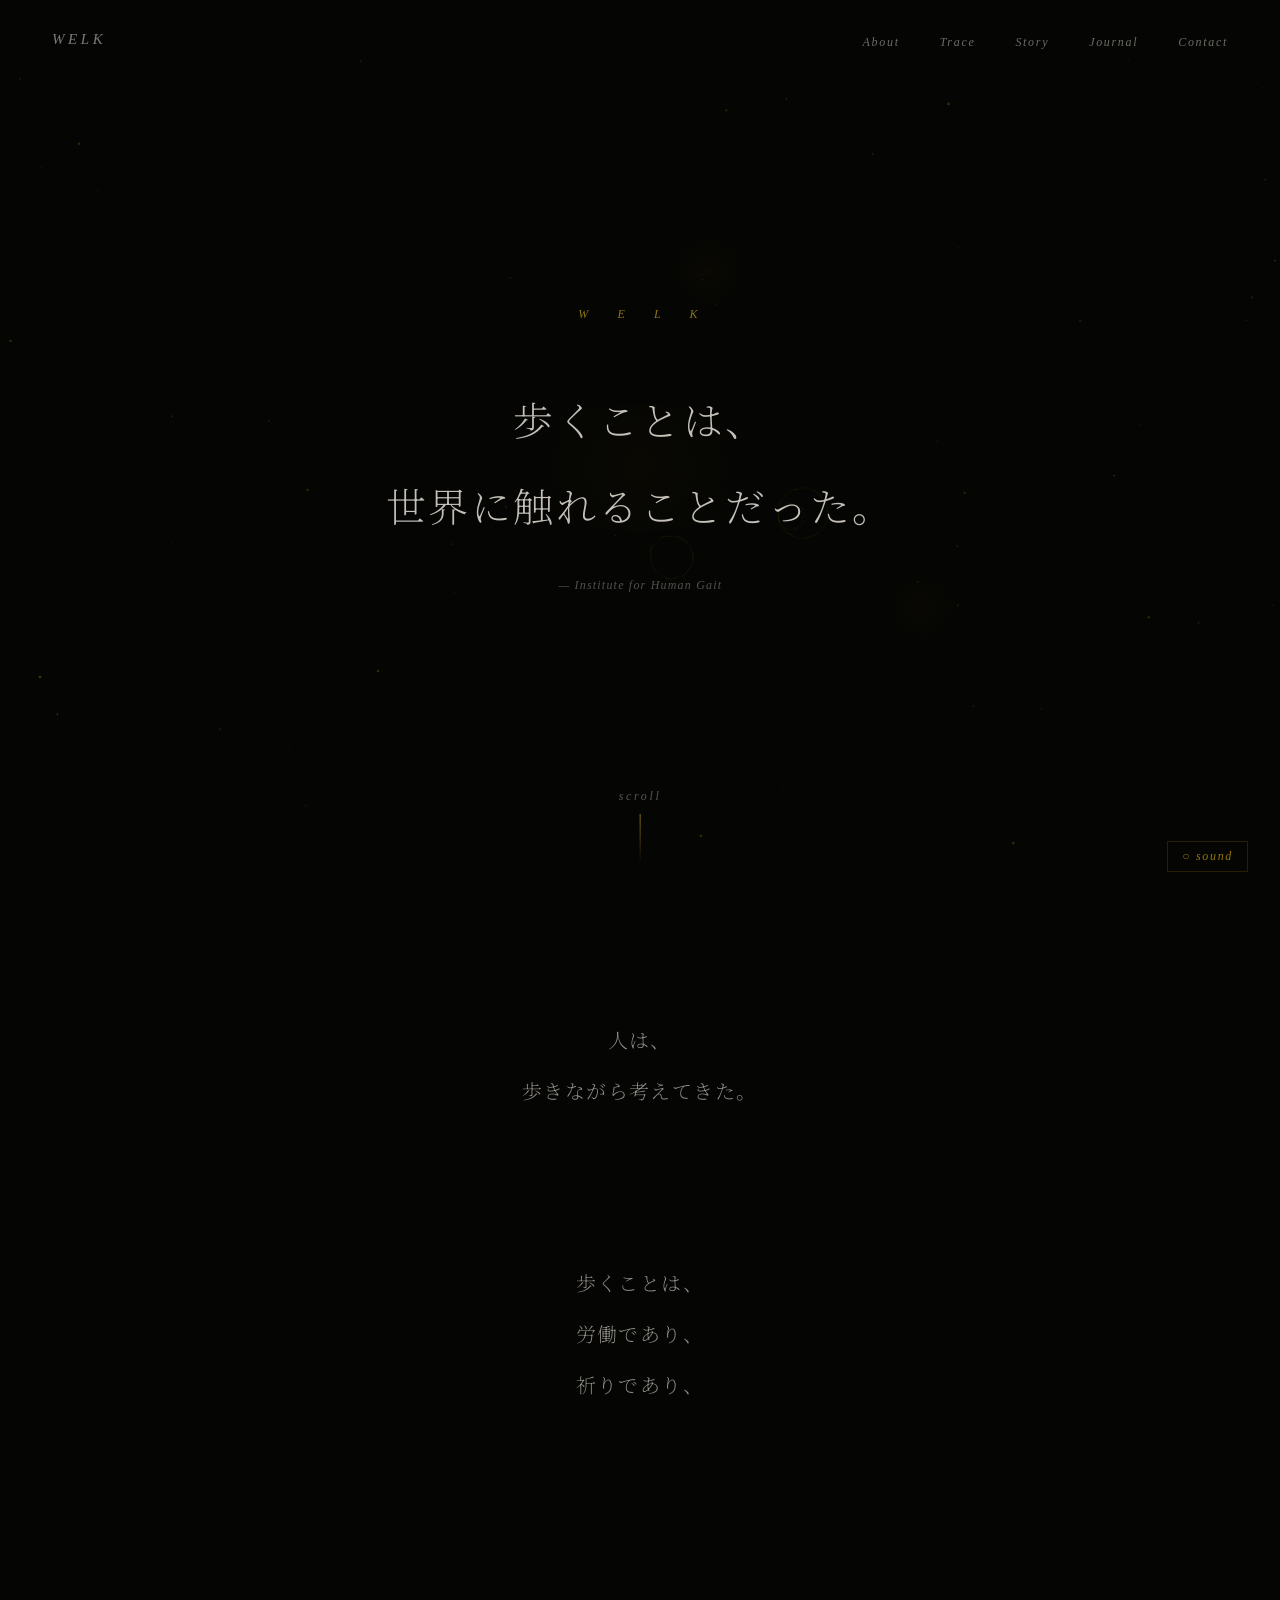
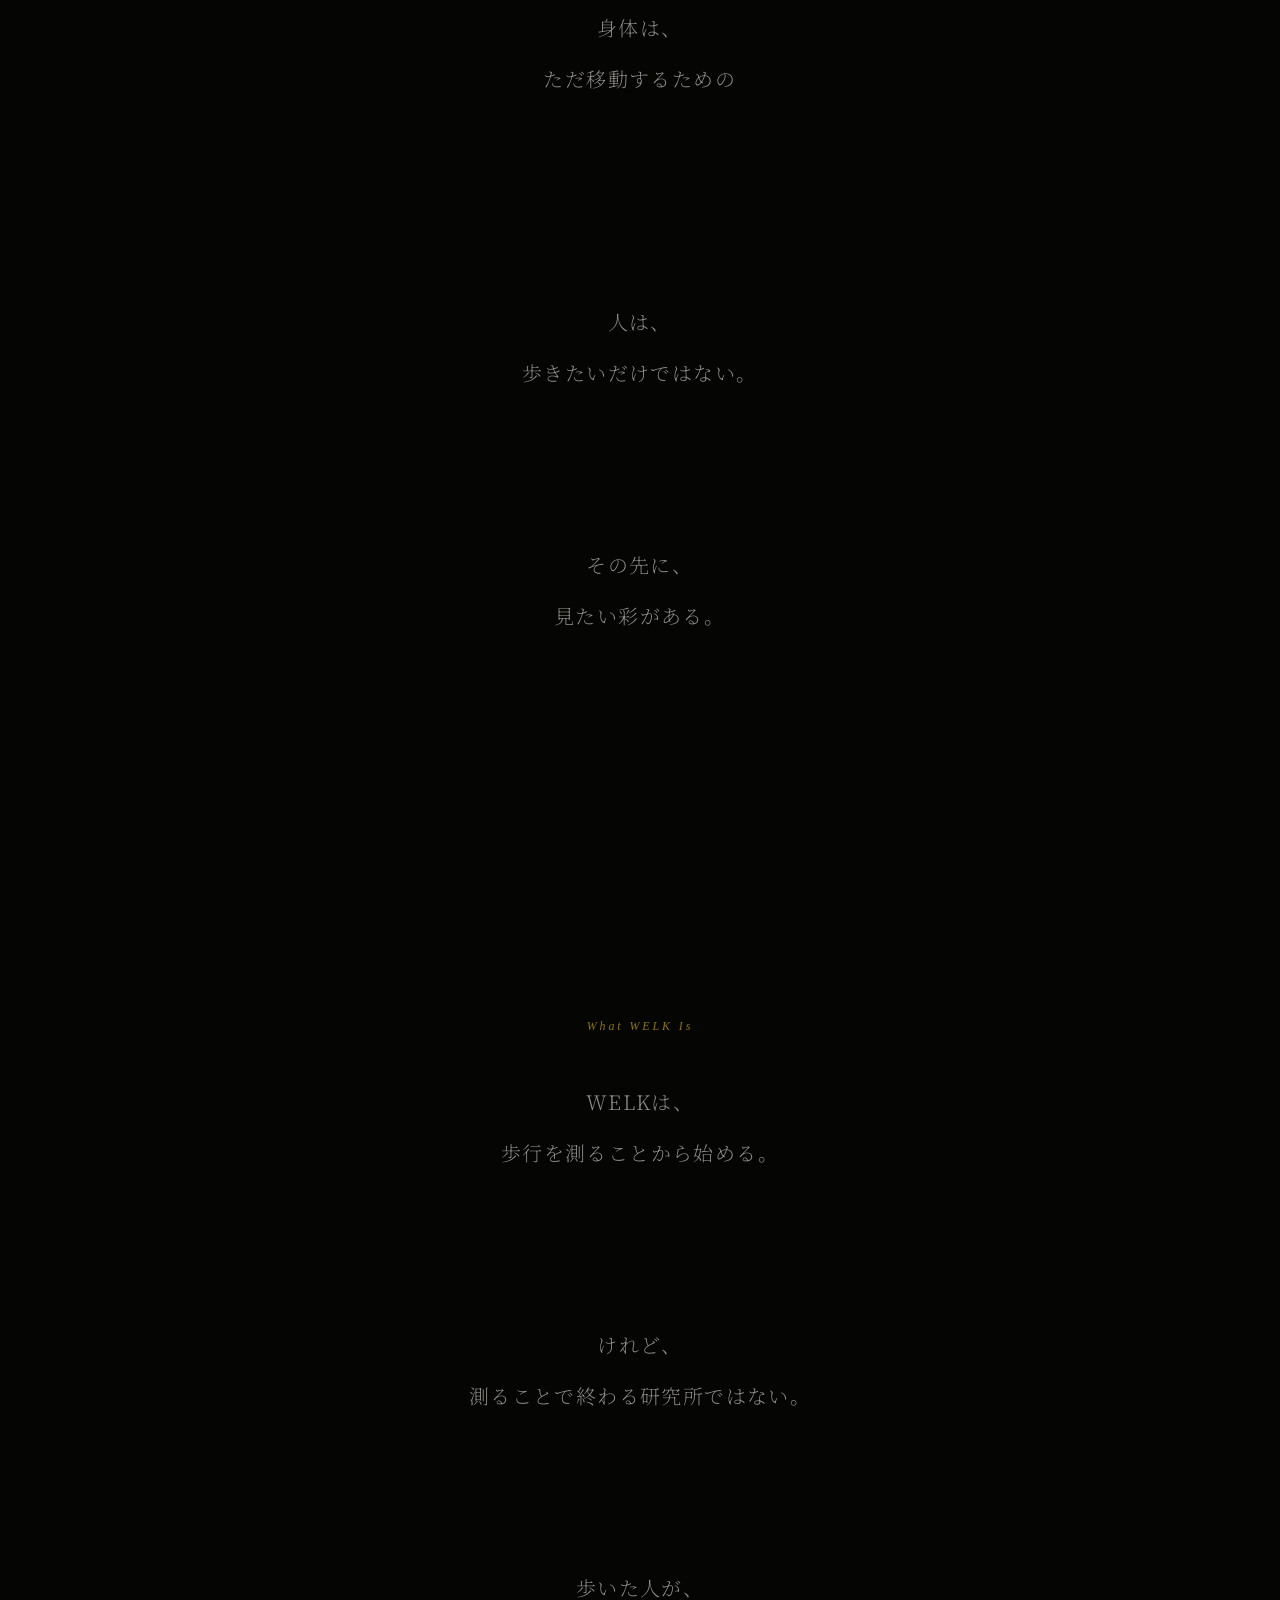
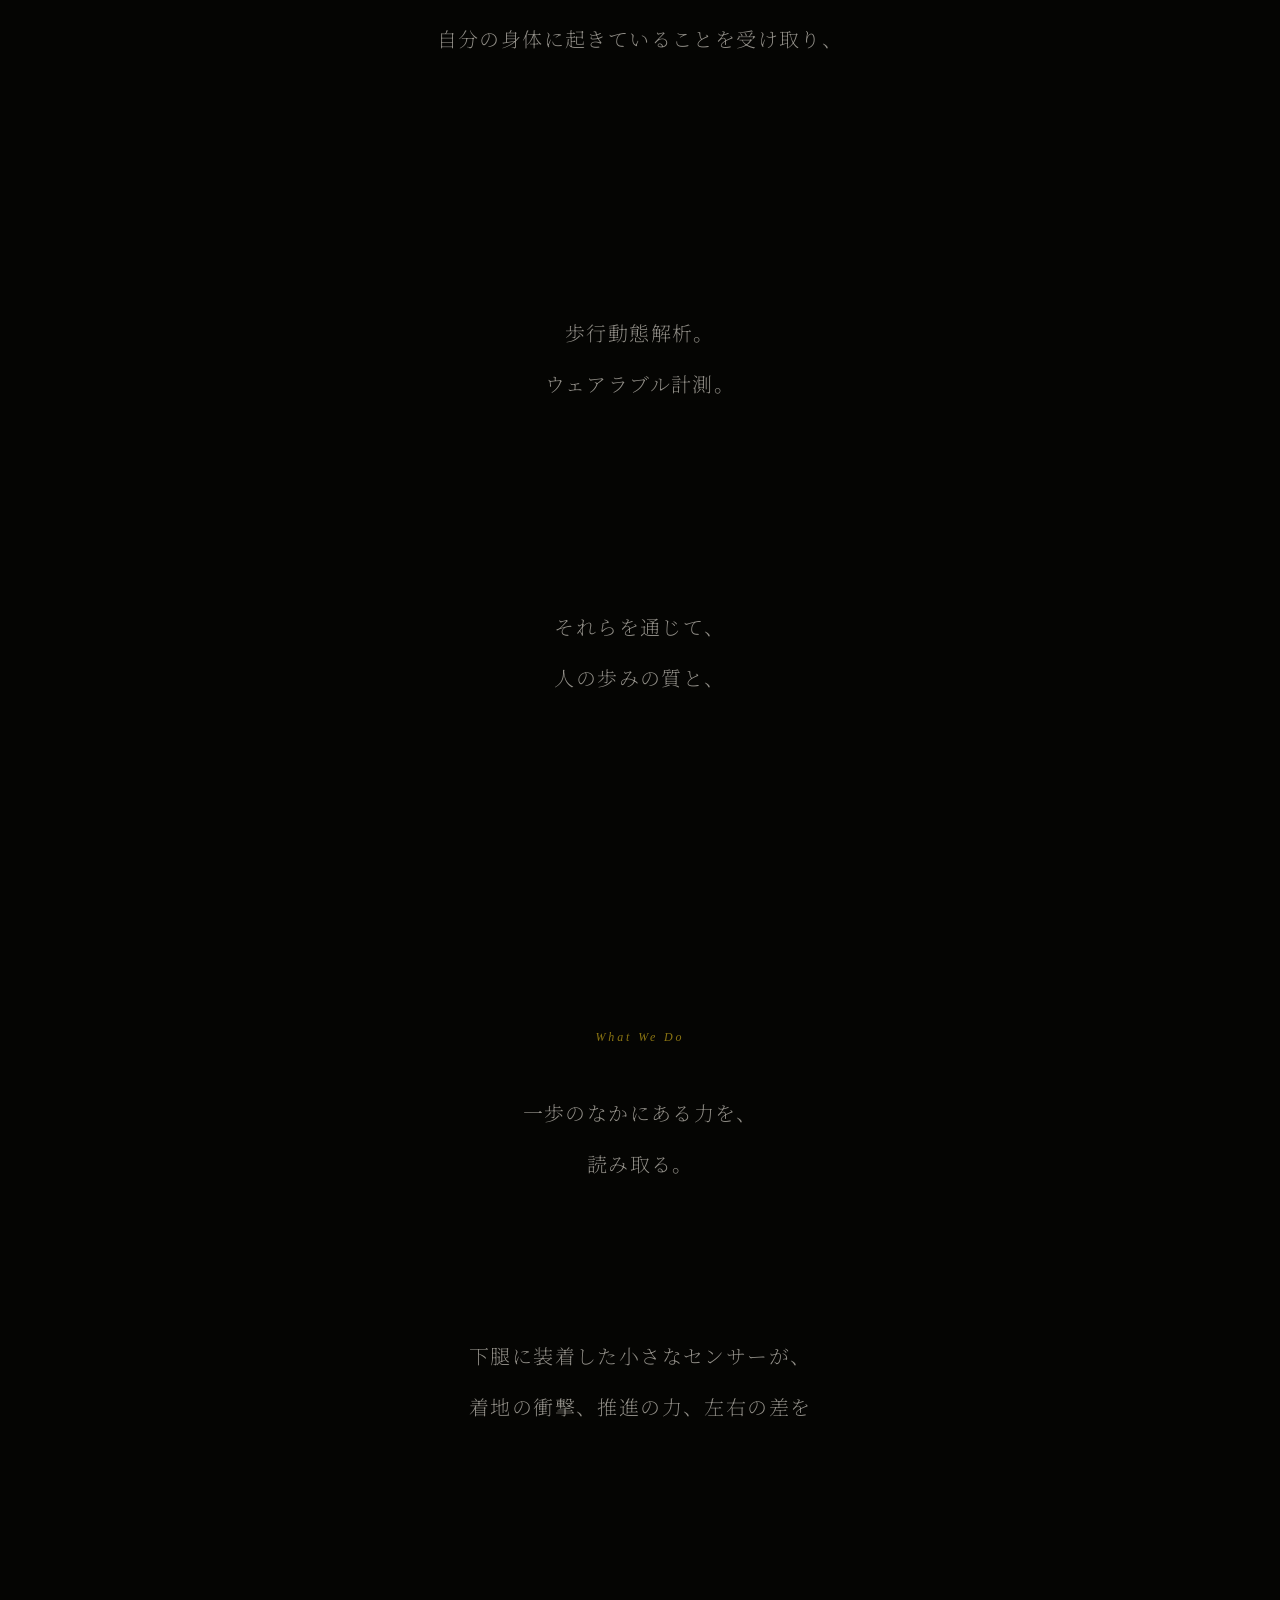
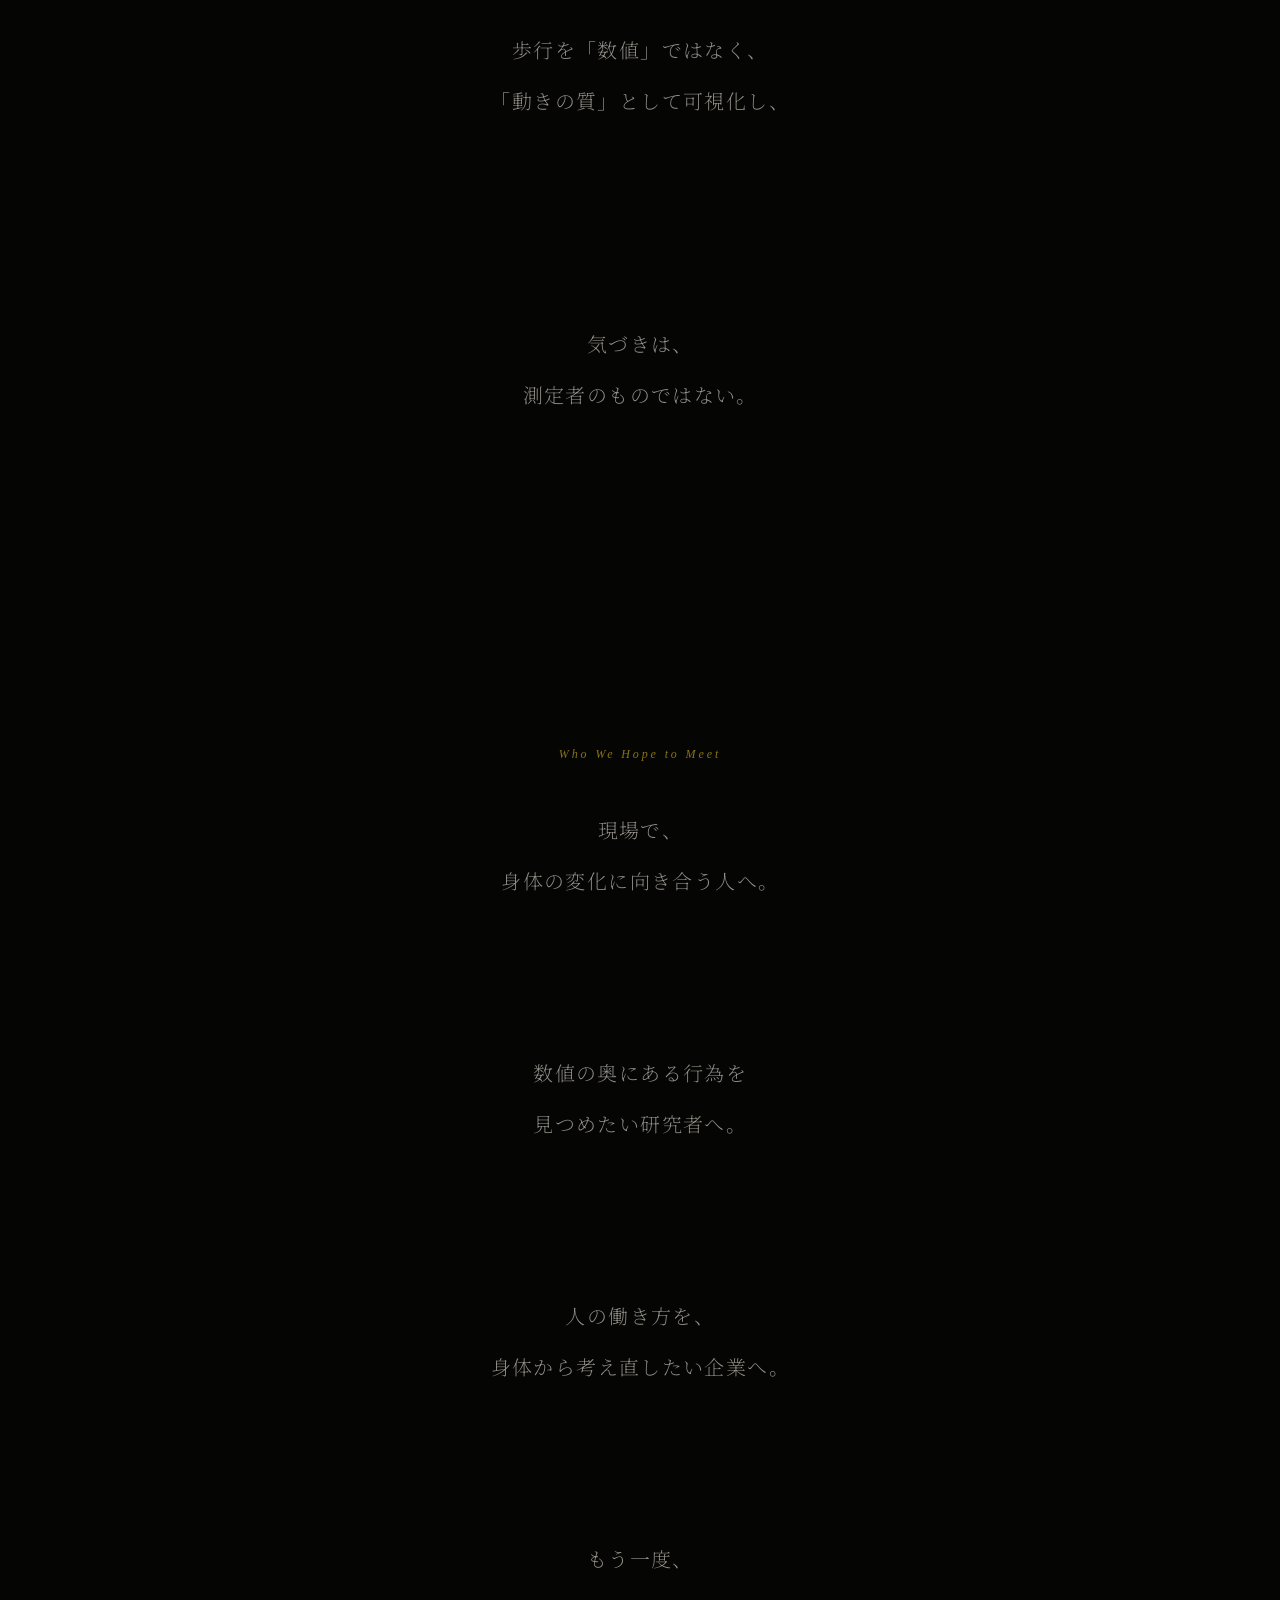
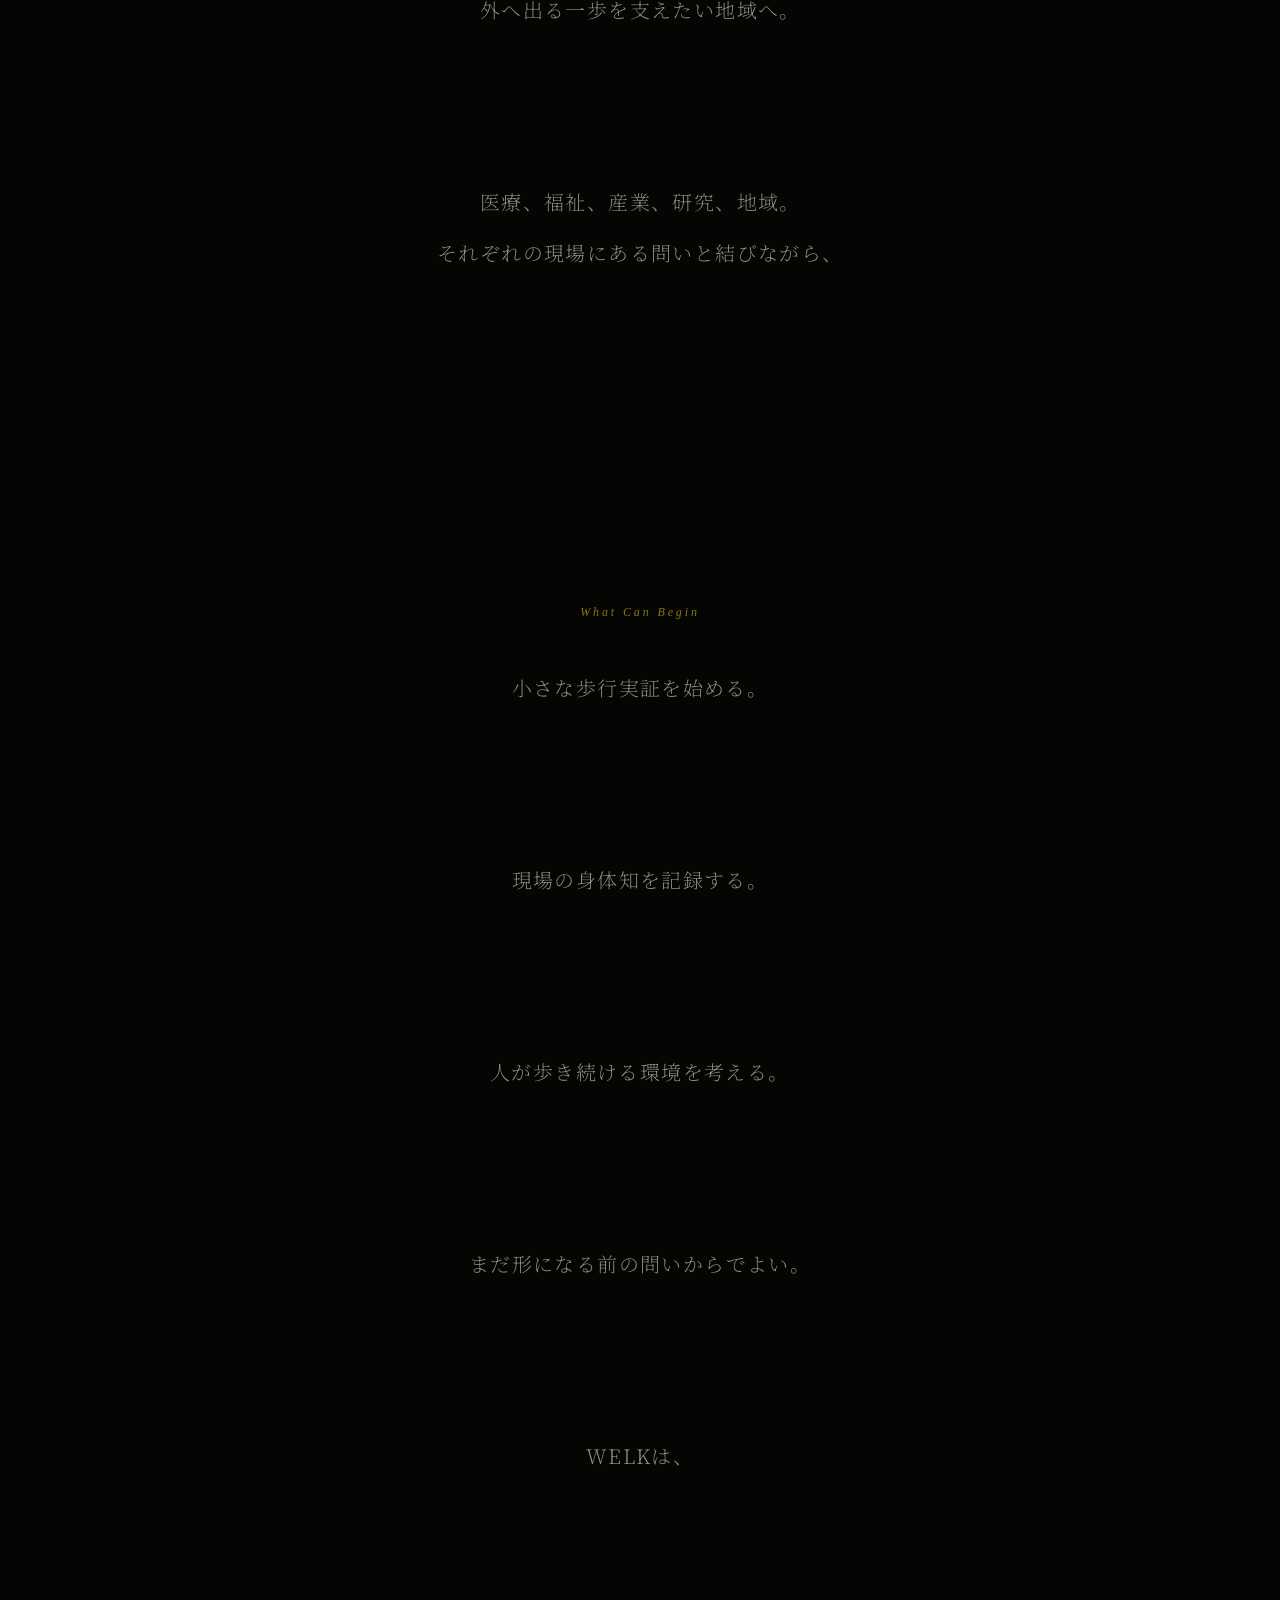
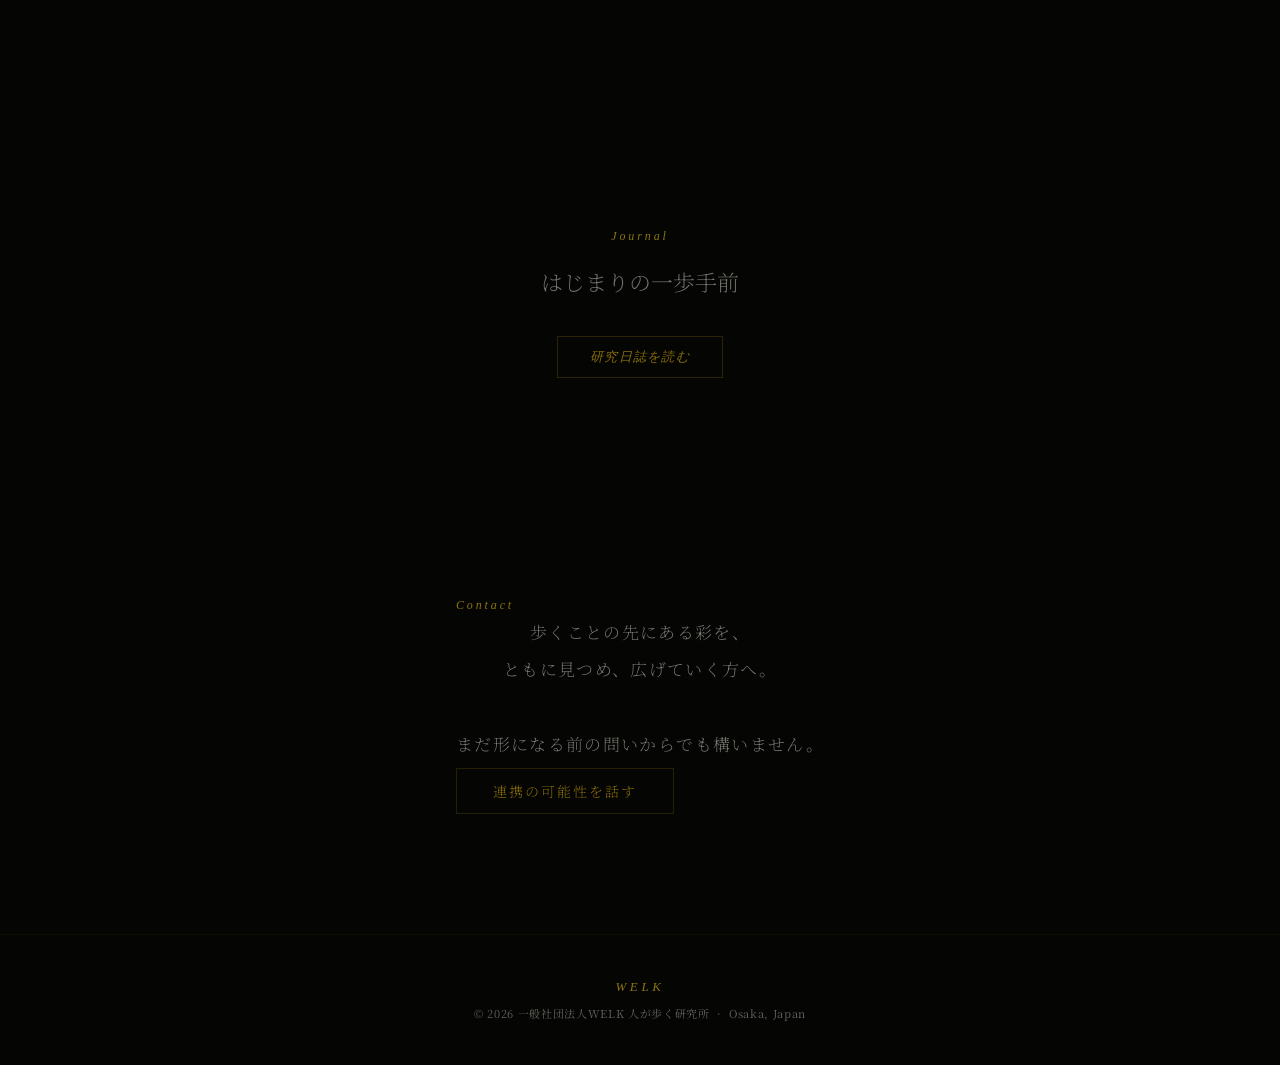
==== index.html @ fdfb58a0 "Add files via upload" ====
<!DOCTYPE html>
<html lang="ja">
<head>
  <meta charset="UTF-8">
  <meta name="viewport" content="width=device-width, initial-scale=1.0">
  <title>WELK — 人が歩く研究所</title>
  <meta name="description" content="一般社団法人WELK 人が歩く研究所。歩行を測ることから始め、人の歩みの質と、その先にある生活や彩を支える方法を探る研究所です。">
  <meta name="theme-color" content="#050503">
  <meta property="og:title" content="WELK — 人が歩く研究所">
  <meta property="og:description" content="歩くことは、世界に触れることだった。">
  <meta property="og:type" content="website">
  <meta property="og:site_name" content="WELK">
  <meta name="twitter:card" content="summary">
  <!-- 公開前チェック: canonical / og:url / og:image / favicon / apple-touch-icon は公開URL・画像確定後に追加する -->
  <link rel="preconnect" href="https://fonts.googleapis.com">
  <link rel="preconnect" href="https://fonts.gstatic.com" crossorigin>
  <link href="https://fonts.googleapis.com/css2?family=Noto+Serif+JP:wght@200;300&amp;family=IM+Fell+English:ital@0;1&amp;display=swap" rel="stylesheet">
  <style>
    *, *::before, *::after { box-sizing: border-box; margin: 0; padding: 0; }
    :root {
      --gold:  #B8960C;
      --goldL: #C9A84C;
      --goldD: #8A7412;
      --ink:   #050503;
      --paper: #EAE5DC;
    }
    html { scroll-behavior: smooth; }
    body {
      background: var(--ink);
      color: var(--paper);
      font-family: 'Noto Serif JP', serif;
      overflow-x: hidden;
    }
    h1, h2, h3, p,
    .word-line, .ce-text, .j-title {
      line-break: strict;
      text-wrap: pretty;
    }
    h1, h2, h3 {
      text-wrap: balance;
    }
    @supports (word-break: auto-phrase) {
      h1, h2, h3, p,
      .word-line, .ce-text, .j-title {
        word-break: auto-phrase;
      }
    }

    /* canvas */
    #c {
      position: fixed; inset: 0;
      width: 100%; height: 100%;
      z-index: 0; pointer-events: none;
    }

    /* sound btn */
    #snd {
      position: fixed; bottom: 28px; right: 32px;
      z-index: 200; background: none;
      border: 0.5px solid rgba(184,150,12,0.18);
      color: rgba(184,150,12,0.78);
      font-family: 'IM Fell English', serif; font-style: italic;
      font-size: 12px; letter-spacing: 0.14em;
      padding: 7px 14px; cursor: pointer;
      transition: color .4s, border-color .4s;
    }
    #snd:hover, #snd.on {
      color: rgba(184,150,12,.75);
      border-color: rgba(184,150,12,.45);
    }

    /* nav */
    nav {
      position: fixed; top: 0; left: 0; right: 0;
      z-index: 100;
      display: flex; justify-content: space-between; align-items: center;
      padding: 28px 52px;
    }
    .logo {
      font-family: 'IM Fell English', serif; font-style: italic;
      font-size: 15px; letter-spacing: 0.24em;
      color: rgba(234,229,220,.52); text-decoration: none;
      transition: color .6s;
    }
    .logo:hover { color: rgba(234,229,220,.72); }
    .nav-links {
      display: flex; gap: 40px; list-style: none;
      opacity: 0; transform: translateY(-5px);
      transition: opacity 1.4s ease, transform 1.4s ease;
      pointer-events: none;
    }
    .nav-links.show { opacity: 1; transform: none; pointer-events: auto; }
    .nav-links a {
      font-family: 'IM Fell English', serif; font-style: italic;
      font-size: 12px; letter-spacing: 0.14em;
      color: rgba(234,229,220,.46); text-decoration: none;
      transition: color .5s;
    }
    .nav-links a:hover { color: rgba(234,229,220,.72); }

    /* hero */
    #hero {
      position: relative; z-index: 1;
      height: 100vh;
      display: flex; flex-direction: column;
      align-items: center; justify-content: center;
      pointer-events: none; overflow: hidden;
    }
    .hero-text {
      text-align: center;
      opacity: 0;
      animation: riseIn 3s cubic-bezier(.16,1,.3,1) 1s forwards;
      /* drift applied via JS */
      will-change: transform;
    }
    .hero-brand {
      font-family: 'IM Fell English', serif; font-style: italic;
      font-size: 12px; letter-spacing: .42em;
      color: var(--goldD); display: block; margin-bottom: 54px;
    }
    .hero-copy {
      font-weight: 200;
      font-size: clamp(28px,3.2vw,40px);
      line-height: 2.15; letter-spacing: .06em;
      color: rgba(234,229,220,.84);
    }
    .line {
      display: block; opacity: 0;
      filter: blur(10px) brightness(.6);
      animation: emerge 2.4s cubic-bezier(.16,1,.3,1) forwards;
    }
    .line:nth-child(1) { animation-delay: 1.5s; }
    .line:nth-child(2) { animation-delay: 2.3s; }
    .hero-en {
      display: block; margin-top: 30px;
      font-family: 'IM Fell English', serif; font-style: italic;
      font-size: 12px; letter-spacing: .1em;
      color: rgba(234,229,220,.34);
      opacity: 0; animation: fadeOnly 2s ease 3.4s forwards;
    }
    .scroll-ind {
      position: absolute; bottom: 36px; left: 50%;
      transform: translateX(-50%);
      display: flex; flex-direction: column; align-items: center; gap: 10px;
      opacity: 0; animation: fadeOnly 1.5s ease 4s forwards;
    }
    .scroll-ind span {
      font-family: 'IM Fell English', serif; font-style: italic;
      font-size: 12px; letter-spacing: .22em;
      color: rgba(234,229,220,.36);
    }
    .scroll-line {
      width: .5px; height: 50px;
      background: linear-gradient(to bottom, var(--goldD), transparent);
      animation: breatheLine 2.8s ease-in-out infinite;
    }

    /* about */
    #about {
      position: relative; z-index: 1;
      min-height: 100vh;
      display: flex; align-items: center; justify-content: center;
      padding: 130px 52px;
    }
    .about-inner { max-width: 540px; text-align: center; }

    /* ── 行単位の沈殿 ── */
    .word-line {
      display: block;
      font-weight: 200;
      font-size: clamp(18px, 1.7vw, 20px);
      line-height: 1;           /* 行間はmargin-bottomで制御 */
      letter-spacing: .07em;
      color: rgba(234,229,220,0);  /* 初期：完全透明 */
      filter: blur(14px) brightness(.3);
      transform: translateY(6px);
      margin-bottom: 1.55em;     /* 行間の余白 */
      will-change: color, filter, transform;
      /* transitionはJSで個別に設定 */
    }
    /* 重い言葉：より暗く、より深く始まる */
    .word-line.heavy {
      filter: blur(18px) brightness(.2);
      transform: translateY(9px);
    }
    /* 出現後：超微細drift（存在感） */
    .word-line.settled {
      animation: wordDrift var(--drift-dur, 8s) ease-in-out infinite;
      animation-delay: var(--drift-off, 0s);
    }
    @keyframes wordDrift {
      0%,100% { transform: translateY(var(--dy0, 0px)); }
      33%      { transform: translateY(var(--dy1, 0.3px)); }
      66%      { transform: translateY(var(--dy2,-0.2px)); }
    }

    .thought-group { margin-bottom: 0; }

    .divider {
      width: .5px; height: 68px;
      background: linear-gradient(to bottom, transparent, var(--goldD), transparent);
      margin: 52px auto;
      opacity: 0; transition: opacity 2.2s ease;
    }
    .divider.up { opacity: .55; }

    /* journal */
    #journal {
      position: relative; z-index: 1;
      padding: 100px 52px;
      display: flex; align-items: center; justify-content: center;
    }
    .j-inner { text-align: center; }
    .j-eye {
      font-family: 'IM Fell English', serif; font-style: italic;
      font-size: 12px; letter-spacing: .24em;
      font-weight: 400;
      color: var(--goldD); display: block; margin-bottom: 18px;
    }
    .j-title {
      font-weight: 200; font-size: clamp(18px,1.9vw,22px);
      color: rgba(234,229,220,.5); margin-bottom: 34px; line-height: 1.8;
    }
    .j-cta {
      display: inline-block; padding: 11px 32px;
      border: .5px solid rgba(184,150,12,.22);
      color: rgba(184,150,12,.72); text-decoration: none;
      font-family: 'IM Fell English', serif; font-style: italic;
      font-size: 13px; letter-spacing: .1em;
      transition: all .5s;
    }
    .j-cta:hover { border-color: var(--goldL); color: var(--goldL); background: rgba(184,150,12,.04); }

    footer {
      position: relative; z-index: 1;
      padding: 44px 52px; text-align: center;
      border-top: .5px solid rgba(184,150,12,.06);
    }
    .f-logo {
      font-family: 'IM Fell English', serif; font-style: italic;
      font-size: 13px; letter-spacing: .28em;
      color: var(--goldD); margin-bottom: 10px;
    }
    .f-copy { font-size: 11px; letter-spacing: .06em; color: rgba(234,229,220,.42); }

    @keyframes riseIn {
      from { opacity: 0; transform: translateY(14px); }
      to   { opacity: 1; transform: translateY(0); }
    }
    @keyframes emerge {
      from { opacity: 0; filter: blur(10px) brightness(.6); transform: translateY(12px); }
      to   { opacity: 1; filter: blur(0) brightness(1); transform: none; }
    }
    @keyframes fadeOnly {
      from { opacity: 0; } to { opacity: 1; }
    }
    @keyframes breatheLine {
      0%,100% { opacity: .22; transform: scaleY(.82); }
      50%      { opacity: .7;  transform: scaleY(1.12); }
    }

    /* section blocks (post-about) */
    .section-block {
      position: relative; z-index: 1;
      min-height: 80vh;
      display: flex; align-items: center; justify-content: center;
      padding: 130px 52px;
    }
    .section-inner { max-width: 540px; text-align: center; }
    .section-eye {
      font-family: 'IM Fell English', serif; font-style: italic;
      font-size: 12px; letter-spacing: .24em;
      font-weight: 400;
      color: var(--goldD); display: block;
      text-align: center;
      margin-bottom: 58px;
      opacity: 0; transition: opacity 2.2s ease;
    }
    .section-eye.up { opacity: 1; }

    /* contact entry */
    #contact-entry {
      position: relative; z-index: 1;
      padding: 120px 52px;
      display: flex; flex-direction: column;
      align-items: center; justify-content: center;
      gap: 28px;
    }
    .ce-eye {
      font-family: 'IM Fell English', serif; font-style: italic;
      font-size: 12px; letter-spacing: .24em;
      font-weight: 400;
      color: var(--goldD);
    }
    .ce-text {
      font-weight: 200;
      font-size: clamp(14px, 1.6vw, 17px);
      letter-spacing: .08em; line-height: 2.2;
      color: rgba(234,229,220,.52);
      text-align: center;
    }
    .ce-cta {
      display: inline-block; padding: 12px 36px; margin-top: 6px;
      border: .5px solid rgba(184,150,12,.18);
      color: rgba(184,150,12,.78); text-decoration: none;
      font-family: 'Noto Serif JP', serif;
      font-weight: 200;
      font-size: clamp(12px, 1.3vw, 14px);
      letter-spacing: .14em;
      transition: all .5s;
    }
    .ce-cta:hover {
      border-color: rgba(184,150,12,.45);
      color: rgba(184,150,12,.72);
      background: rgba(184,150,12,.03);
    }
    .thought { opacity: 0; transform: translateY(10px); transition: opacity 1.8s ease, transform 1.8s ease; }
    .thought.up { opacity: 1; transform: none; }

    @media (max-width: 640px) {
      nav { padding: 16px 18px; gap: 14px; align-items: flex-start; }
      .nav-links { gap: 8px 14px; flex-wrap: wrap; justify-content: flex-end; max-width: 246px; }
      .nav-links a { font-size: 11px; letter-spacing: .08em; }
      .logo { font-size: 14px; letter-spacing: .18em; }
      #c { filter: brightness(1.28) contrast(1.08); }
      #about, #journal, .section-block, #contact-entry { padding: 80px 28px; }
      .section-block { min-height: 60vh; }
      .word-line { margin-bottom: 1.8em; }
      .hero-brand { font-size: 12px; letter-spacing: .34em; margin-bottom: 40px; }
      .hero-en { font-size: 12px; }
      .j-cta { font-size: 13px; padding: 12px 28px; }
      .scroll-ind span { font-size: 12px; }
    }

    @media (max-width: 430px) {
      nav { padding: 18px 20px; }
      .nav-links a {
        font-size: 11px;
        letter-spacing: .08em;
      }
      #snd {
        right: max(18px, env(safe-area-inset-right));
        bottom: max(18px, env(safe-area-inset-bottom));
        padding: 7px 12px;
      }
      #about, #journal, .section-block, #contact-entry {
        padding: 72px 24px;
      }
      .word-line {
        font-size: clamp(15px, 4.2vw, 17px);
        line-height: 1.75;
        letter-spacing: .045em;
        margin-bottom: 1.25em;
      }
      .section-eye { margin-bottom: 42px; }
    }

    @media (prefers-reduced-motion: reduce) {
      html { scroll-behavior: auto; }
      .hero-text,
      .line,
      .hero-en,
      .scroll-ind,
      .word-line,
      .divider,
      .section-eye,
      .thought {
        animation: none !important;
        transition: none !important;
        transform: none !important;
        filter: none !important;
        opacity: 1 !important;
      }
      .word-line { color: rgba(234,229,220,.62); }
      .scroll-line { animation: none !important; }
    }
  </style>
</head>
<body>

<canvas id="c" aria-hidden="true"></canvas>
<button id="snd" type="button" aria-label="環境音を再生する" aria-pressed="false">&#9675; sound</button>

<nav aria-label="Primary">
  <a class="logo" href="index.html">WELK</a>
  <ul class="nav-links" id="nl">
    <li><a href="about.html">About</a></li>
    <li><a href="trace.html">Trace</a></li>
    <li><a href="story.html">Story</a></li>
    <li><a href="journal.html">Journal</a></li>
    <li><a href="contact.html">Contact</a></li>
  </ul>
</nav>

<section id="hero">
  <div class="hero-text" id="ht">
    <span class="hero-brand">W &nbsp; E &nbsp; L &nbsp; K</span>
    <h1 class="hero-copy">
      <span class="line">歩くことは、</span>
      <span class="line">世界に触れることだった。</span>
    </h1>
    <span class="hero-en">— Institute for Human Gait</span>
  </div>
  <div class="scroll-ind">
    <span>scroll</span>
    <div class="scroll-line"></div>
  </div>
</section>

<section id="about">
  <div class="about-inner">

    <!-- ブロック1：人は、歩きながら考えてきた。 -->
    <div class="thought-group">
      <!-- 間:0ms  duration:3.2s  drift:ゆっくり -->
      <span class="word-line" data-delay="0"    data-dur="3200" data-drift="7.5s" data-dy0="0px"    data-dy1="0.28px"  data-dy2="-0.18px">人は、</span>
      <!-- 間:1100ms  duration:3.8s  より深く -->
      <span class="word-line" data-delay="1100" data-dur="3800" data-drift="9.2s" data-dy0="-0.1px" data-dy1="0.22px"  data-dy2="0.12px">歩きながら考えてきた。</span>
    </div>

    <div class="divider"></div>

    <!-- ブロック2：歩くことは、労働であり、祈りであり、自由だった。 -->
    <div class="thought-group">
      <span class="word-line" data-delay="0"    data-dur="3000" data-drift="8.0s" data-dy0="0px"    data-dy1="0.2px"   data-dy2="-0.15px">歩くことは、</span>
      <!-- 労働：短い間 -->
      <span class="word-line" data-delay="900"  data-dur="3400" data-drift="7.2s" data-dy0="0.1px"  data-dy1="-0.18px" data-dy2="0.08px">労働であり、</span>
      <!-- 祈り：少し長い間 -->
      <span class="word-line" data-delay="2100" data-dur="3600" data-drift="10s"  data-dy0="-0.1px" data-dy1="0.3px"   data-dy2="-0.1px">祈りであり、</span>
      <!-- 自由：最も重い。長い間、深く、遅く -->
      <span class="word-line heavy" data-delay="3800" data-dur="4800" data-drift="12s"  data-dy0="0px"    data-dy1="0.18px"  data-dy2="-0.25px">自由だった。</span>
    </div>

    <div class="divider"></div>

    <!-- ブロック3：身体は、ただ移動するための、装置ではない。 -->
    <div class="thought-group">
      <span class="word-line" data-delay="0"    data-dur="3200" data-drift="8.5s" data-dy0="0.05px" data-dy1="-0.2px"  data-dy2="0.15px">身体は、</span>
      <span class="word-line" data-delay="1200" data-dur="3500" data-drift="9.8s" data-dy0="-0.1px" data-dy1="0.25px"  data-dy2="-0.08px">ただ移動するための</span>
      <!-- 装置ではない：重い否定。沈み込むように -->
      <span class="word-line heavy" data-delay="3000" data-dur="4500" data-drift="11s"  data-dy0="0px"    data-dy1="0.2px"   data-dy2="-0.3px">装置ではない。</span>
    </div>

    <div class="divider"></div>

    <!-- ブロック4：歩きたいだけではない -->
    <div class="thought-group">
      <span class="word-line" data-delay="0"    data-dur="3000" data-drift="8s"   data-dy0="0px"    data-dy1="0.18px"  data-dy2="-0.12px">人は、</span>
      <span class="word-line heavy" data-delay="1400" data-dur="4200" data-drift="11s"  data-dy0="-0.08px" data-dy1="0.22px"  data-dy2="0.1px">歩きたいだけではない。</span>
    </div>

    <div class="divider"></div>

    <!-- ブロック5：三つの彩 -->
    <div class="thought-group">
      <span class="word-line" data-delay="0"    data-dur="3200" data-drift="8.5s" data-dy0="0.06px"  data-dy1="-0.15px" data-dy2="0.1px">その先に、</span>
      <span class="word-line" data-delay="1200" data-dur="3500" data-drift="9.5s" data-dy0="-0.1px"  data-dy1="0.2px"   data-dy2="-0.08px">見たい彩がある。</span>
      <span class="word-line" data-delay="2400" data-dur="3500" data-drift="10s"  data-dy0="0.08px"  data-dy1="-0.18px" data-dy2="0.12px">なりたい彩がある。</span>
      <span class="word-line heavy" data-delay="3600" data-dur="4800" data-drift="13s"  data-dy0="0px"    data-dy1="0.15px"  data-dy2="-0.22px">支えたい彩がある。</span>
    </div>

  </div>
</section>


<!-- ═══════════════════════════════════════════
     1. What WELK Is — 宣言と実体
═══════════════════════════════════════════ -->
<section class="section-block" id="welk-is">
  <div class="section-inner">

    <h2 class="section-eye">What WELK Is</h2>

    <div class="thought-group">
      <span class="word-line" data-delay="0"    data-dur="3200" data-drift="8s"  data-dy0="0px"    data-dy1="0.22px"  data-dy2="-0.15px">WELKは、</span>
      <span class="word-line" data-delay="1200" data-dur="3800" data-drift="10s" data-dy0="-0.08px" data-dy1="0.2px"  data-dy2="0.1px">歩行を測ることから始める。</span>
    </div>

    <div class="divider"></div>

    <div class="thought-group">
      <span class="word-line" data-delay="0"    data-dur="3000" data-drift="8.5s" data-dy0="0.06px"  data-dy1="-0.15px" data-dy2="0.1px">けれど、</span>
      <span class="word-line heavy" data-delay="1400" data-dur="4400" data-drift="12s" data-dy0="0px"    data-dy1="0.15px" data-dy2="-0.22px">測ることで終わる研究所ではない。</span>
    </div>

    <div class="divider"></div>

    <div class="thought-group">
      <span class="word-line" data-delay="0"    data-dur="3000" data-drift="8.2s" data-dy0="0.05px"  data-dy1="-0.18px" data-dy2="0.12px">歩いた人が、</span>
      <span class="word-line" data-delay="1100" data-dur="3500" data-drift="9.5s" data-dy0="-0.1px"  data-dy1="0.2px"   data-dy2="-0.08px">自分の身体に起きていることを受け取り、</span>
      <span class="word-line" data-delay="2400" data-dur="3800" data-drift="10s"  data-dy0="0px"     data-dy1="0.18px"  data-dy2="-0.15px">その先の生活や挑戦へ</span>
      <span class="word-line heavy" data-delay="3800" data-dur="4600" data-drift="13s" data-dy0="0px"    data-dy1="0.12px" data-dy2="-0.2px">戻していくための研究所である。</span>
    </div>

    <div class="divider"></div>

    <div class="thought-group">
      <span class="word-line" data-delay="0"    data-dur="2800" data-drift="7.5s" data-dy0="0.08px"  data-dy1="-0.15px" data-dy2="0.1px">歩行動態解析。</span>
      <span class="word-line" data-delay="1000" data-dur="2800" data-drift="7.8s" data-dy0="-0.06px" data-dy1="0.18px"  data-dy2="-0.1px">ウェアラブル計測。</span>
      <span class="word-line" data-delay="2000" data-dur="2800" data-drift="8.2s" data-dy0="0.04px"  data-dy1="-0.12px" data-dy2="0.15px">実証研究。</span>
    </div>

    <div class="divider"></div>

    <div class="thought-group">
      <span class="word-line" data-delay="0"    data-dur="3200" data-drift="9s"  data-dy0="0px"    data-dy1="0.2px"   data-dy2="-0.12px">それらを通じて、</span>
      <span class="word-line" data-delay="1200" data-dur="3500" data-drift="10s" data-dy0="-0.08px" data-dy1="0.22px"  data-dy2="0.08px">人の歩みの質と、</span>
      <span class="word-line heavy" data-delay="2800" data-dur="4800" data-drift="13s" data-dy0="0px"    data-dy1="0.15px" data-dy2="-0.25px">その先にある彩を支える方法を探っている。</span>
    </div>

  </div>
</section>


<!-- ═══════════════════════════════════════════
     2. What We Do — 活動の輪郭
═══════════════════════════════════════════ -->
<section class="section-block" id="action">
  <div class="section-inner">

    <h2 class="section-eye">What We Do</h2>

    <div class="thought-group">
      <span class="word-line" data-delay="0"    data-dur="3200" data-drift="8s"  data-dy0="0px"    data-dy1="0.22px" data-dy2="-0.15px">一歩のなかにある力を、</span>
      <span class="word-line heavy" data-delay="1400" data-dur="4200" data-drift="11s" data-dy0="0px"    data-dy1="0.18px" data-dy2="-0.2px">読み取る。</span>
    </div>

    <div class="divider"></div>

    <div class="thought-group">
      <span class="word-line" data-delay="0"    data-dur="3000" data-drift="8.2s" data-dy0="0.05px"  data-dy1="-0.18px" data-dy2="0.12px">下腿に装着した小さなセンサーが、</span>
      <span class="word-line" data-delay="1100" data-dur="3400" data-drift="9s"   data-dy0="-0.08px" data-dy1="0.2px"   data-dy2="0.1px">着地の衝撃、推進の力、左右の差を</span>
      <span class="word-line" data-delay="2200" data-dur="3600" data-drift="9.5s" data-dy0="0px"     data-dy1="0.15px"  data-dy2="-0.18px">記録する。</span>
    </div>

    <div class="divider"></div>

    <div class="thought-group">
      <span class="word-line" data-delay="0"    data-dur="3200" data-drift="8.8s" data-dy0="0.1px"   data-dy1="-0.15px" data-dy2="0.08px">歩行を「数値」ではなく、</span>
      <span class="word-line" data-delay="1200" data-dur="3500" data-drift="10s"  data-dy0="-0.1px"  data-dy1="0.22px"  data-dy2="-0.08px">「動きの質」として可視化し、</span>
      <span class="word-line heavy" data-delay="2800" data-dur="4400" data-drift="12s" data-dy0="0px"    data-dy1="0.15px" data-dy2="-0.22px">歩いた本人に返す。</span>
    </div>

    <div class="divider"></div>

    <div class="thought-group">
      <span class="word-line" data-delay="0"    data-dur="3000" data-drift="8.5s" data-dy0="0px"     data-dy1="0.2px"   data-dy2="-0.12px">気づきは、</span>
      <span class="word-line" data-delay="1000" data-dur="3400" data-drift="9.2s" data-dy0="-0.06px" data-dy1="0.18px"  data-dy2="0.1px">測定者のものではない。</span>
      <span class="word-line heavy" data-delay="2600" data-dur="5000" data-drift="14s" data-dy0="0px" data-dy1="0.12px" data-dy2="-0.2px">歩いた人自身のものである。</span>
    </div>

  </div>
</section>


<!-- ═══════════════════════════════════════════
     3. Who We Hope to Meet — 出会いたい人たち
═══════════════════════════════════════════ -->
<section class="section-block" id="meet">
  <div class="section-inner">

    <h2 class="section-eye">Who We Hope to Meet</h2>

    <div class="thought-group">
      <span class="word-line" data-delay="0"    data-dur="3000" data-drift="8s"  data-dy0="0px"    data-dy1="0.22px"  data-dy2="-0.15px">現場で、</span>
      <span class="word-line" data-delay="1100" data-dur="3800" data-drift="10s" data-dy0="-0.1px" data-dy1="0.25px"  data-dy2="0.08px">身体の変化に向き合う人へ。</span>
    </div>

    <div class="divider"></div>

    <div class="thought-group">
      <span class="word-line" data-delay="0"    data-dur="3200" data-drift="8.5s" data-dy0="0.08px"  data-dy1="-0.18px" data-dy2="0.12px">数値の奥にある行為を</span>
      <span class="word-line" data-delay="1200" data-dur="3500" data-drift="9.8s" data-dy0="-0.1px"  data-dy1="0.2px"   data-dy2="-0.1px">見つめたい研究者へ。</span>
    </div>

    <div class="divider"></div>

    <div class="thought-group">
      <span class="word-line" data-delay="0"    data-dur="3000" data-drift="8.2s" data-dy0="0.05px"  data-dy1="-0.15px" data-dy2="0.1px">人の働き方を、</span>
      <span class="word-line" data-delay="1100" data-dur="3500" data-drift="9.5s" data-dy0="-0.08px" data-dy1="0.2px"   data-dy2="-0.08px">身体から考え直したい企業へ。</span>
    </div>

    <div class="divider"></div>

    <div class="thought-group">
      <span class="word-line" data-delay="0"    data-dur="3200" data-drift="8.8s" data-dy0="0.1px"   data-dy1="-0.12px" data-dy2="0.15px">もう一度、</span>
      <span class="word-line" data-delay="1200" data-dur="3600" data-drift="10s"  data-dy0="-0.06px" data-dy1="0.22px"  data-dy2="-0.12px">外へ出る一歩を支えたい地域へ。</span>
    </div>

    <div class="divider"></div>

    <div class="thought-group">
      <span class="word-line" data-delay="0"    data-dur="2800" data-drift="8s"   data-dy0="0.08px"  data-dy1="-0.12px" data-dy2="0.1px">医療、福祉、産業、研究、地域。</span>
      <span class="word-line" data-delay="1200" data-dur="3400" data-drift="9.5s" data-dy0="0px"     data-dy1="0.18px"  data-dy2="-0.15px">それぞれの現場にある問いと結びながら、</span>
      <span class="word-line heavy" data-delay="2800" data-dur="5000" data-drift="14s" data-dy0="0px"     data-dy1="0.12px"  data-dy2="-0.2px">ともに広げていきたい。</span>
    </div>

  </div>
</section>


<!-- ═══════════════════════════════════════════
     4. What Can Begin — はじまりの余白
═══════════════════════════════════════════ -->
<section class="section-block" id="begin">
  <div class="section-inner">

    <h2 class="section-eye">What Can Begin</h2>

    <div class="thought-group">
      <span class="word-line" data-delay="0"    data-dur="3000" data-drift="8s"   data-dy0="0px"    data-dy1="0.2px"   data-dy2="-0.15px">小さな歩行実証を始める。</span>
    </div>

    <div class="divider"></div>

    <div class="thought-group">
      <span class="word-line" data-delay="0"    data-dur="3000" data-drift="8.5s" data-dy0="0.06px"  data-dy1="-0.18px" data-dy2="0.1px">現場の身体知を記録する。</span>
    </div>

    <div class="divider"></div>

    <div class="thought-group">
      <span class="word-line" data-delay="0"    data-dur="3000" data-drift="9s"   data-dy0="-0.08px" data-dy1="0.15px"  data-dy2="0.12px">人が歩き続ける環境を考える。</span>
    </div>

    <div class="divider"></div>

    <div class="thought-group">
      <span class="word-line heavy" data-delay="0"   data-dur="5200" data-drift="14s" data-dy0="0px" data-dy1="0.12px" data-dy2="-0.22px">まだ形になる前の問いからでよい。</span>
    </div>

    <div class="divider"></div>

    <div class="thought-group">
      <span class="word-line" data-delay="0"    data-dur="3200" data-drift="9s"   data-dy0="0px"    data-dy1="0.18px"  data-dy2="-0.12px">WELKは、</span>
      <span class="word-line" data-delay="1200" data-dur="3600" data-drift="10.5s" data-dy0="-0.06px" data-dy1="0.2px"  data-dy2="0.1px">その問いをともに見つめるところから</span>
      <span class="word-line heavy" data-delay="2800" data-dur="4800" data-drift="13s" data-dy0="0px"    data-dy1="0.15px" data-dy2="-0.2px">始めたい。</span>
    </div>

  </div>
</section>


<!-- ═══════════════════════════════════════════
     5. Journal — 研究日誌
═══════════════════════════════════════════ -->
<section id="journal">
  <div class="j-inner thought">
    <h2 class="j-eye">Journal</h2>
    <p class="j-title">はじまりの一歩手前</p>
    <a class="j-cta" href="https://note.com/welk_lab" target="_blank" rel="noopener noreferrer">研究日誌を読む</a>
  </div>
</section>


<!-- ═══════════════════════════════════════════
     6. Contact — 静かな入口
═══════════════════════════════════════════ -->
<section id="contact-entry">
  <div class="thought">
    <h2 class="ce-eye">Contact</h2>
    <p class="ce-text">
      歩くことの先にある彩を、<br>
      ともに見つめ、広げていく方へ。<br><br>
      まだ形になる前の問いからでも構いません。
    </p>
    <a class="ce-cta" href="contact.html">連携の可能性を話す</a>
  </div>
</section>

<footer>
  <div class="f-logo">WELK</div>
  <p class="f-copy">© 2026 一般社団法人WELK 人が歩く研究所 &nbsp;·&nbsp; Osaka, Japan</p>
</footer>

<script>
(() => {
  /* ═══════════════════════════════════════════
     CANVAS SETUP
  ═══════════════════════════════════════════ */
  const cv  = document.getElementById('c');
  const ctx = cv.getContext('2d');
  const isMobile = matchMedia('(max-width: 640px)').matches;
  const reduceMotion = matchMedia('(prefers-reduced-motion: reduce)').matches;
  let W, H, t0 = null;

  function resize() { W = cv.width = innerWidth; H = cv.height = innerHeight; }
  resize();
  addEventListener('resize', resize);

  let mx = -9999, my = -9999, pmx = -9999, pmy = -9999;
  addEventListener('mousemove', e => { mx = e.clientX; my = e.clientY; });
  addEventListener('touchmove', e => {
    mx = e.touches[0].clientX; my = e.touches[0].clientY;
  }, { passive: true });

  /* ═══════════════════════════════════════════
     HERO TEXT DRIFT — "存在している感じ"
     ペルリンノイズ的な超微細揺れ
  ═══════════════════════════════════════════ */
  const heroText = document.getElementById('ht');
  function driftHero(t) {
    const s = t * 0.0003;
    const dx = Math.sin(s * 1.3) * 1.8 + Math.sin(s * 0.7) * 1.2;
    const dy = Math.cos(s * 0.9) * 1.4 + Math.cos(s * 1.6) * 0.9;
    heroText.style.transform = `translate(${dx}px,${dy}px)`;
  }

  /* ═══════════════════════════════════════════
     RIPPLE SYSTEM — 非ニュートン流体
  ═══════════════════════════════════════════ */
  const ripples = [];
  const MAX_RIPPLES = isMobile ? 7 : 10; // 同時存在数の上限
  const SEG = isMobile ? 18 : 24;        // セグメント数

  function spawnRipple(x, y, type = 'stable', str = 1.0) {
    // 上限を超えたら最も古い波紋を削除
    if (ripples.length >= MAX_RIPPLES) ripples.shift();

    const viscosity = 0.3 + Math.random() * 0.5;
    const segs = Array.from({ length: SEG }, () => ({
      delay:  Math.random() * 0.22,           // 各セグが遅れて動く
      drag:   0.88 + Math.random() * 0.1,     // 減衰率の個体差
      noiseA: (Math.random() - .5) * 0.18,    // 非対称ノイズ
      stuck:  Math.random() < 0.08,           // 一部が引きずられる
    }));
    ripples.push({
      x, y, type, str, segs, viscosity,
      r: 0,
      maxR: (90 + Math.random() * 160) * str,
      baseSpeed: (0.48 + Math.random() * 0.55) * str,
      life: 1,
      angle: Math.random() * Math.PI * 2,
      noiseOff: Math.random() * 999,
      born: performance.now(),
    });
  }

  function drawRipple(rp, now) {
    const { x, y, type, segs, r, life, maxR, angle, noiseOff, viscosity } = rp;
    if (life <= 0) return;

    const age = (now - rp.born) * 0.001;
    const baseA = life * 0.28;

    ctx.save();

    for (let i = 0; i < SEG; i++) {
      const seg = segs[i];
      const frac = i / SEG;
      const a0 = frac * Math.PI * 2;
      const a1 = a0 + Math.PI * 2 / SEG + 0.01;

      // 各セグの半径に粘性遅延を適用
      let sr = r * (seg.stuck ? (1 - seg.delay * 0.3) : 1);
      // 非対称ノイズ
      sr += Math.sin(a0 * 5 + noiseOff + age * 1.4) * r * seg.noiseA * viscosity;
      // typeによる追加変形
      if (type === 'twist') {
        sr += Math.sin(a0 * 3 + age * 2.1 + angle) * r * 0.1;
      } else if (type === 'drive') {
        sr += Math.cos(a0 - angle) * r * 0.18; // 前方向へ膨らむ
      } else if (type === 'viscous') {
        // 粘性流体：一部が引きずられ続ける
        if (seg.stuck) sr *= 0.72;
        sr += Math.sin(a0 * 9 + noiseOff + age * 0.9) * r * 0.06;
      } else if (type === 'noise') {
        sr += (Math.random() - .5) * r * 0.08 * life;
      }
      sr = Math.max(0, sr);

      // alpha も各セグで微妙に違う
      const segAlpha = baseA * (seg.stuck ? 0.55 : 1.0) * (0.7 + Math.sin(a0 * 7 + age) * 0.3);

      ctx.beginPath();
      ctx.arc(x, y, sr, a0, a1);
      ctx.strokeStyle = `rgba(184,150,12,${segAlpha})`;
      ctx.lineWidth = (0.8 + seg.noiseA * 0.5) * life;
      ctx.stroke();
    }

    // inner gravity fill — type:stable のみ
    if (type === 'stable' && r < maxR * 0.4) {
      const g = ctx.createRadialGradient(x, y, 0, x, y, r * 0.9);
      g.addColorStop(0, `rgba(184,150,12,${life * 0.028})`);
      g.addColorStop(1, `rgba(184,150,12,0)`);
      ctx.beginPath(); ctx.arc(x, y, r * 0.9, 0, Math.PI * 2);
      ctx.fillStyle = g; ctx.fill();
    }

    ctx.restore();
  }

  /* auto-spawn: 歩行リズム */
  let lastAuto = 0;
  const TYPES = ['stable','stable','drive','twist','viscous','noise','trace'];
  function autoSpawn(now) {
    if (now - lastAuto < 2400 + Math.random() * 1000) return;
    lastAuto = now;
    const type = TYPES[Math.floor(Math.random() * TYPES.length)];
    const cx = W * 0.25 + Math.random() * W * 0.5;
    const cy = H * 0.35 + Math.random() * H * 0.28;
    spawnRipple(cx, cy, type, 0.62);
    if (Math.random() > 0.45)
      setTimeout(() => spawnRipple(cx + (Math.random()-.5)*44, cy + (Math.random()-.5)*44, 'trace', 0.38), 240);
  }

  /* mouse spawn */
  let lastMouseR = 0;
  function mouseSpawn(now) {
    if (mx < 0) return;
    const dx = mx - pmx, dy = my - pmy;
    if (Math.sqrt(dx*dx+dy*dy) < 5) return;
    if (now - lastMouseR < 480) return;
    lastMouseR = now; pmx = mx; pmy = my;
    spawnRipple(mx, my, 'trace', 0.34);
  }

  /* ═══════════════════════════════════════════
     PARTICLES + 引力応答
  ═══════════════════════════════════════════ */
  const particles = Array.from({ length: isMobile ? 72 : 120 }, () => ({
    x: Math.random() * 1,
    y: Math.random() * 1,
    vx: (Math.random() - .5) * 0.00009,
    vy: -(0.000015 + Math.random() * 0.00004),
    r: 0.3 + Math.random() * 1.15,
    phase: Math.random() * Math.PI * 2,
    alpha: 0.07 + Math.random() * 0.26,
    mass: 0.3 + Math.random() * 0.7,   // 引力応答の強さ
  }));

  function updateParticles(now) {
    for (const p of particles) {
      // マウスへの微細引力
      if (mx > 0) {
        const px = p.x * W, py = p.y * H;
        const dx = mx - px, dy = my - py;
        const d2 = dx*dx + dy*dy;
        if (d2 < 40000 && d2 > 100) { // 200px以内
          const force = (p.mass * 0.00000006) / d2;
          p.vx += dx * force;
          p.vy += dy * force;
        }
      }
      // 速度減衰
      p.vx *= 0.995; p.vy *= 0.998;
      p.x = (p.x + p.vx + 1) % 1;
      p.y = (p.y + p.vy + 1) % 1;

      const px = p.x * W, py = p.y * H;
      const a  = p.alpha * (0.35 + Math.sin(now * 0.00055 + p.phase) * 0.65);
      ctx.beginPath();
      ctx.arc(px, py, p.r, 0, Math.PI * 2);
      ctx.fillStyle = `rgba(184,150,12,${a})`;
      ctx.fill();
    }
  }

  /* ═══════════════════════════════════════════
     ORBITAL TRAIL — 歩行軌道の残響
  ═══════════════════════════════════════════ */
  const trails = [];
  const MAX_TRAIL = 5;

  function addTrail(x, y) {
    if (trails.length >= MAX_TRAIL) trails.shift();
    trails.push({
      x, y,
      life: 1,
      decay: 0.0008 + Math.random() * 0.0004,
    });
  }

  // 軌道を自動生成（ゆっくり移動する「誰かの跡」）
  let trailWalker = { x: 0.3, y: 0.5, vx: 0.0003, vy: 0.00015, lastSpawn: 0 };
  function updateTrailWalker(now) {
    if (now - trailWalker.lastSpawn < 3800) return;
    trailWalker.lastSpawn = now;
    // 次の位置へゆっくり移動
    trailWalker.x = 0.2 + Math.random() * 0.6;
    trailWalker.y = 0.3 + Math.random() * 0.4;
    addTrail(trailWalker.x * W, trailWalker.y * H);
  }

  function drawTrails(now) {
    for (let i = trails.length - 1; i >= 0; i--) {
      const tr = trails[i];
      tr.life -= tr.decay;
      if (tr.life <= 0) { trails.splice(i, 1); continue; }

      // 軌道の粒子流れ
      const age = now * 0.0005;
      for (let j = 0; j < 12; j++) {
        const a = age + j * 0.52;
        const radius = 18 + Math.sin(a * 1.3) * 10;
        const px = tr.x + Math.cos(a) * radius * 2.2;
        const py = tr.y + Math.sin(a) * radius * 0.85;
        const alpha = tr.life * 0.055 * (1 - j / 12);
        ctx.beginPath();
        ctx.arc(px, py, 0.7, 0, Math.PI * 2);
        ctx.fillStyle = `rgba(184,150,12,${alpha})`;
        ctx.fill();
      }

      // 重力場の尾：放射状のごく細い線
      for (let k = 0; k < 6; k++) {
        const a = (k / 6) * Math.PI * 2 + age * 0.3;
        const len = (20 + Math.sin(age + k) * 10) * tr.life;
        ctx.beginPath();
        ctx.moveTo(tr.x, tr.y);
        ctx.lineTo(tr.x + Math.cos(a) * len, tr.y + Math.sin(a) * len * 0.55);
        ctx.strokeStyle = `rgba(184,150,12,${tr.life * 0.04})`;
        ctx.lineWidth = 0.5;
        ctx.stroke();
      }

      // 中心の圧力残像
      const g = ctx.createRadialGradient(tr.x, tr.y, 0, tr.x, tr.y, 40 * tr.life);
      g.addColorStop(0, `rgba(184,150,12,${tr.life * 0.022})`);
      g.addColorStop(1, `rgba(184,150,12,0)`);
      ctx.beginPath(); ctx.arc(tr.x, tr.y, 40 * tr.life, 0, Math.PI * 2);
      ctx.fillStyle = g; ctx.fill();
    }
  }

  /* ═══════════════════════════════════════════
     PRESENCE — Hero中央の存在痕
  ═══════════════════════════════════════════ */
  function drawPresence(now) {
    const scrollFade = Math.max(0, 1 - scrollY / (H * 0.6));
    if (scrollFade <= 0) return;
    ctx.globalAlpha = scrollFade;

    const cx = W * 0.5, cy = H * 0.52;
    const breathe = Math.sin(now * 0.00042) * 0.5 + 0.5;

    // 水面への沈み（楕円圧力場）
    const g = ctx.createRadialGradient(cx, cy, 0, cx, cy, 130 + breathe * 22);
    g.addColorStop(0,   `rgba(184,150,12,${0.02 + breathe * 0.012})`);
    g.addColorStop(0.6, `rgba(184,150,12,0.005)`);
    g.addColorStop(1,   `rgba(184,150,12,0)`);
    ctx.beginPath();
    ctx.ellipse(cx, cy, 130 + breathe*22, 62 + breathe*10, 0, 0, Math.PI*2);
    ctx.fillStyle = g; ctx.fill();

    // 粒子滞留
    for (let i = 0; i < 22; i++) {
      const a = (i / 22) * Math.PI * 2 + now * 0.00007;
      const d = 22 + Math.sin(now * 0.0004 + i * 0.8) * 15;
      const px = cx + Math.cos(a) * d * 2.3;
      const py = cy + Math.sin(a) * d * 0.88;
      const al = (0.05 + Math.sin(now * 0.0009 + i) * 0.03) * breathe;
      ctx.beginPath(); ctx.arc(px, py, 0.75, 0, Math.PI*2);
      ctx.fillStyle = `rgba(184,150,12,${al})`; ctx.fill();
    }
    ctx.globalAlpha = 1;
  }

  /* ═══════════════════════════════════════════
     MAIN LOOP
  ═══════════════════════════════════════════ */
  let lastFrame = 0;
  function loop(now) {
    if (reduceMotion) return;
    requestAnimationFrame(loop);
    if (isMobile && now - lastFrame < 1000 / 30) return;
    lastFrame = now;
    if (!t0) t0 = now;

    // bg
    ctx.fillStyle = '#050503'; ctx.fillRect(0, 0, W, H);

    // 呼吸するビネット
    const bv = Math.sin(now * 0.00036) * 0.012;
    const vg = ctx.createRadialGradient(W/2,H/2, H*0.04, W/2,H/2, H*0.92);
    vg.addColorStop(0, `rgba(5,5,3,0)`);
    vg.addColorStop(1, `rgba(5,5,3,${0.64 + bv})`);
    ctx.fillStyle = vg; ctx.fillRect(0,0,W,H);

    drawPresence(now);
    updateParticles(now);
    updateTrailWalker(now);
    drawTrails(now);
    autoSpawn(now);
    mouseSpawn(now);

    for (let i = ripples.length - 1; i >= 0; i--) {
      const rp = ripples[i];
      rp.r += rp.baseSpeed;
      rp.life = 1 - rp.r / rp.maxR;
      if (rp.life <= 0) { ripples.splice(i, 1); continue; }
      drawRipple(rp, now);
    }

    // hero drift
    if (scrollY < H) driftHero(now);
  }
  if (!reduceMotion) requestAnimationFrame(loop);

  // click/tap — クールダウンで連打防止
  let lastClick = 0;
  addEventListener('click', e => {
    const now = performance.now();
    if (now - lastClick < 600) return;  // 600ms以内の連打を無視
    lastClick = now;
    const t = TYPES[Math.floor(Math.random() * TYPES.length)];
    spawnRipple(e.clientX, e.clientY, t, 1.1);
    addTrail(e.clientX, e.clientY);
  });
  addEventListener('touchstart', e => {
    const now = performance.now();
    if (now - lastClick < 600) return;
    lastClick = now;
    spawnRipple(e.touches[0].clientX, e.touches[0].clientY, 'stable', 0.9);
  }, { passive: true });

  /* ═══════════════════════════════════════════
     NAV REVEAL
  ═══════════════════════════════════════════ */
  addEventListener('scroll', () => {
    if (scrollY > innerHeight * 0.28) document.getElementById('nl').classList.add('show');
  }, { passive: true });

  /* ═══════════════════════════════════════════
     SEDIMENT ENGINE — 意味の沈殿
     行ごとに「意味の重さ」で時間差出現
  ═══════════════════════════════════════════ */

  // 各 word-line に沈殿アニメーションを適用
  function toMs(value, fallback = 3200) {
    if (!value) return fallback;
    const raw = String(value).trim();
    if (raw.endsWith('ms')) return parseFloat(raw);
    if (raw.endsWith('s')) return parseFloat(raw) * 1000;
    return Number(raw) || fallback;
  }

  function settleWord(el) {
    if (el.dataset.settledOnce === '1') return;
    el.dataset.settledOnce = '1';

    const delay   = toMs(el.dataset.delay, 0);
    const dur     = toMs(el.dataset.dur, 3200);
    const drift   = el.dataset.drift  ?? '9s';
    const dy0     = el.dataset.dy0    ?? '0px';
    const dy1     = el.dataset.dy1    ?? '0.2px';
    const dy2     = el.dataset.dy2    ?? '-0.15px';
    const isHeavy = el.classList.contains('heavy');

    setTimeout(() => {
      // transition を動的に設定（重さによって速度を変える）
      const easing = isHeavy
        ? `cubic-bezier(0.08, 0.92, 0.2, 1.0)` // 重い：ゆっくり浮き上がる
        : `cubic-bezier(0.12, 0.88, 0.25, 1.0)`;
      el.style.transition = [
        `color ${dur}ms ${easing}`,
        `filter ${dur * 1.1}ms ${easing}`,
        `transform ${dur * 0.9}ms ${easing}`,
      ].join(', ');

      // 出現
      el.style.color     = 'rgba(234,229,220,0.62)';
      el.style.filter    = 'blur(0px) brightness(1)';
      el.style.transform = 'translateY(0)';

      // 出現完了後：drift開始
      setTimeout(() => {
        el.style.setProperty('--drift-dur', drift);
        el.style.setProperty('--drift-off', `${Math.random() * -4}s`);
        el.style.setProperty('--dy0', dy0);
        el.style.setProperty('--dy1', dy1);
        el.style.setProperty('--dy2', dy2);
        // transitionをリセットしてからdriftを有効化
        el.style.transition = 'none';
        el.classList.add('settled');
      }, dur * 1.2);

    }, delay);
  }

  // thought-group が viewport に入ったら、グループ内の行を順次沈殿
  const groupObserver = new IntersectionObserver(entries => {
    entries.forEach(en => {
      if (!en.isIntersecting) return;
      const lines = en.target.querySelectorAll('.word-line');
      lines.forEach(line => settleWord(line));
      groupObserver.unobserve(en.target);
    });
  }, { threshold: 0.12 });

  document.querySelectorAll('.thought-group').forEach(g => groupObserver.observe(g));

  // divider は静かにフェード
  const dividerObserver = new IntersectionObserver(entries => {
    entries.forEach(en => {
      if (!en.isIntersecting) return;
      setTimeout(() => en.target.classList.add('up'), 400);
      dividerObserver.unobserve(en.target);
    });
  }, { threshold: 0.3 });

  document.querySelectorAll('.divider, .section-eye').forEach(d => dividerObserver.observe(d));

  // journal thought
  const jObserver = new IntersectionObserver(entries => {
    entries.forEach(en => {
      if (!en.isIntersecting) return;
      en.target.classList.add('up');
      jObserver.unobserve(en.target);
    });
  }, { threshold: 0.2 });
  document.querySelectorAll('#journal .thought, #contact-entry .thought').forEach(el => jObserver.observe(el));

  /* ═══════════════════════════════════════════
     SOUND ENGINE
  ═══════════════════════════════════════════ */
  let aCtx = null, soundOn = false, masterGain = null;

  function initAudio() {
    if (aCtx) return;
    aCtx = new (window.AudioContext || window.webkitAudioContext)();
    masterGain = aCtx.createGain();
    masterGain.gain.setValueAtTime(0, aCtx.currentTime);
    masterGain.gain.linearRampToValueAtTime(0.08, aCtx.currentTime + 3.5);
    masterGain.connect(aCtx.destination);

    // Sub drones — 呼吸する低音
    [36, 39, 43, 54].forEach((f, i) => {
      const osc = aCtx.createOscillator();
      const g   = aCtx.createGain();
      osc.type = 'sine'; osc.frequency.value = f;
      g.gain.value = [0.22, 0.14, 0.08, 0.04][i];
      osc.connect(g); g.connect(masterGain); osc.start();
      // 呼吸LFO
      const lfo = aCtx.createOscillator();
      const lg  = aCtx.createGain();
      lfo.type = 'sine'; lfo.frequency.value = 0.05 + i * 0.012;
      lg.gain.value = f * 0.007;
      lfo.connect(lg); lg.connect(osc.frequency); lfo.start();
    });

    // Water shimmer noise
    const buf  = aCtx.createBuffer(1, aCtx.sampleRate * 2, aCtx.sampleRate);
    const data = buf.getChannelData(0);
    for (let i = 0; i < data.length; i++) data[i] = Math.random()*2-1;
    const src  = aCtx.createBufferSource();
    src.buffer = buf; src.loop = true;
    const bpf  = aCtx.createBiquadFilter();
    bpf.type = 'bandpass'; bpf.frequency.value = 800; bpf.Q.value = 0.35;
    const ng = aCtx.createGain(); ng.gain.value = 0.01;
    src.connect(bpf); bpf.connect(ng); ng.connect(masterGain); src.start();

    // 遠い足音 pulse
    (function footfall() {
      if (!soundOn) return;
      const o = aCtx.createOscillator();
      const e = aCtx.createGain();
      o.type = 'sine';
      o.frequency.setValueAtTime(58, aCtx.currentTime);
      o.frequency.exponentialRampToValueAtTime(22, aCtx.currentTime + 0.45);
      e.gain.setValueAtTime(0.18, aCtx.currentTime);
      e.gain.exponentialRampToValueAtTime(0.0001, aCtx.currentTime + 0.55);
      o.connect(e); e.connect(masterGain);
      o.start(); o.stop(aCtx.currentTime + 0.6);
      setTimeout(footfall, 2400 + Math.random() * 1300);
    })();
  }

  document.getElementById('snd').addEventListener('click', function() {
    if (!soundOn) {
      initAudio();
      if (aCtx.state === 'suspended') aCtx.resume();
      soundOn = true;
      this.textContent = '● sound';
      this.classList.add('on');
      this.setAttribute('aria-pressed', 'true');
      this.setAttribute('aria-label', '環境音を停止する');
    } else {
      aCtx && aCtx.suspend();
      soundOn = false;
      this.textContent = '○ sound';
      this.classList.remove('on');
      this.setAttribute('aria-pressed', 'false');
      this.setAttribute('aria-label', '環境音を再生する');
    }
  });
})();
</script>
</body>
</html>
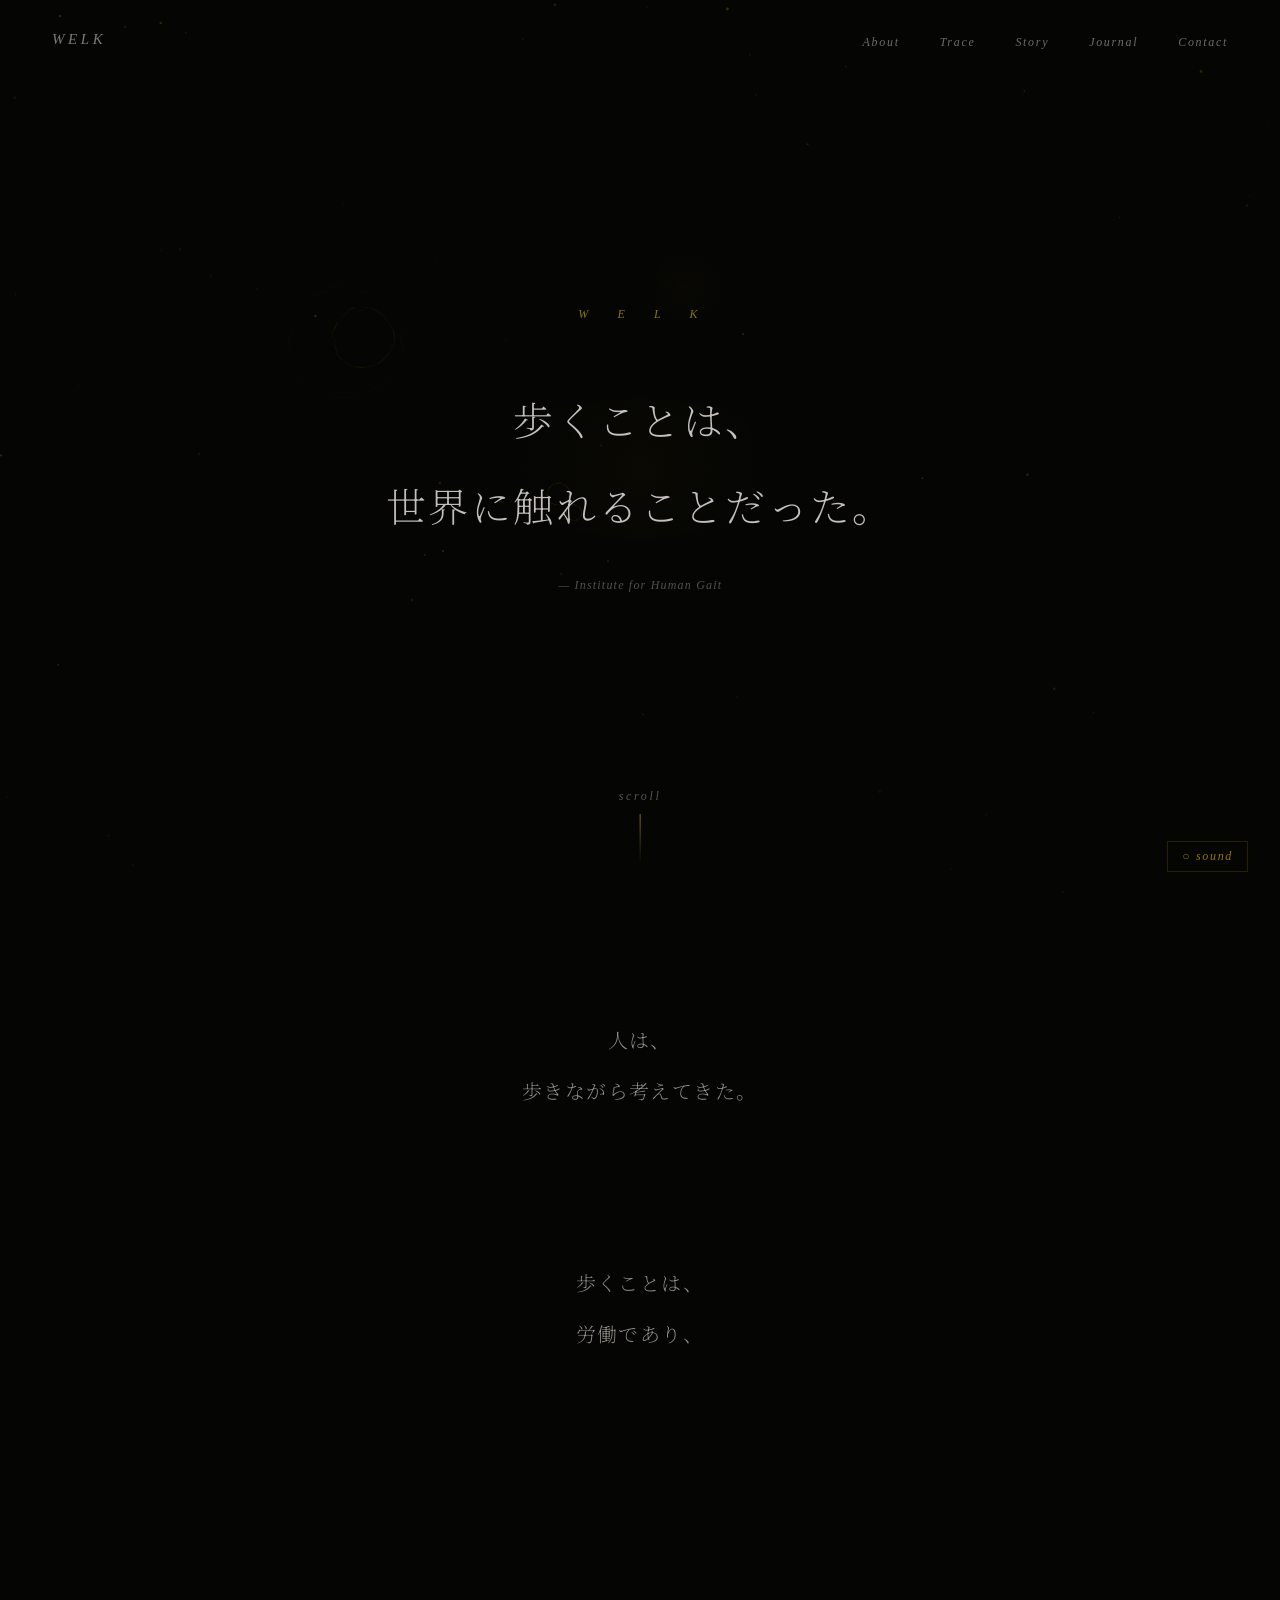
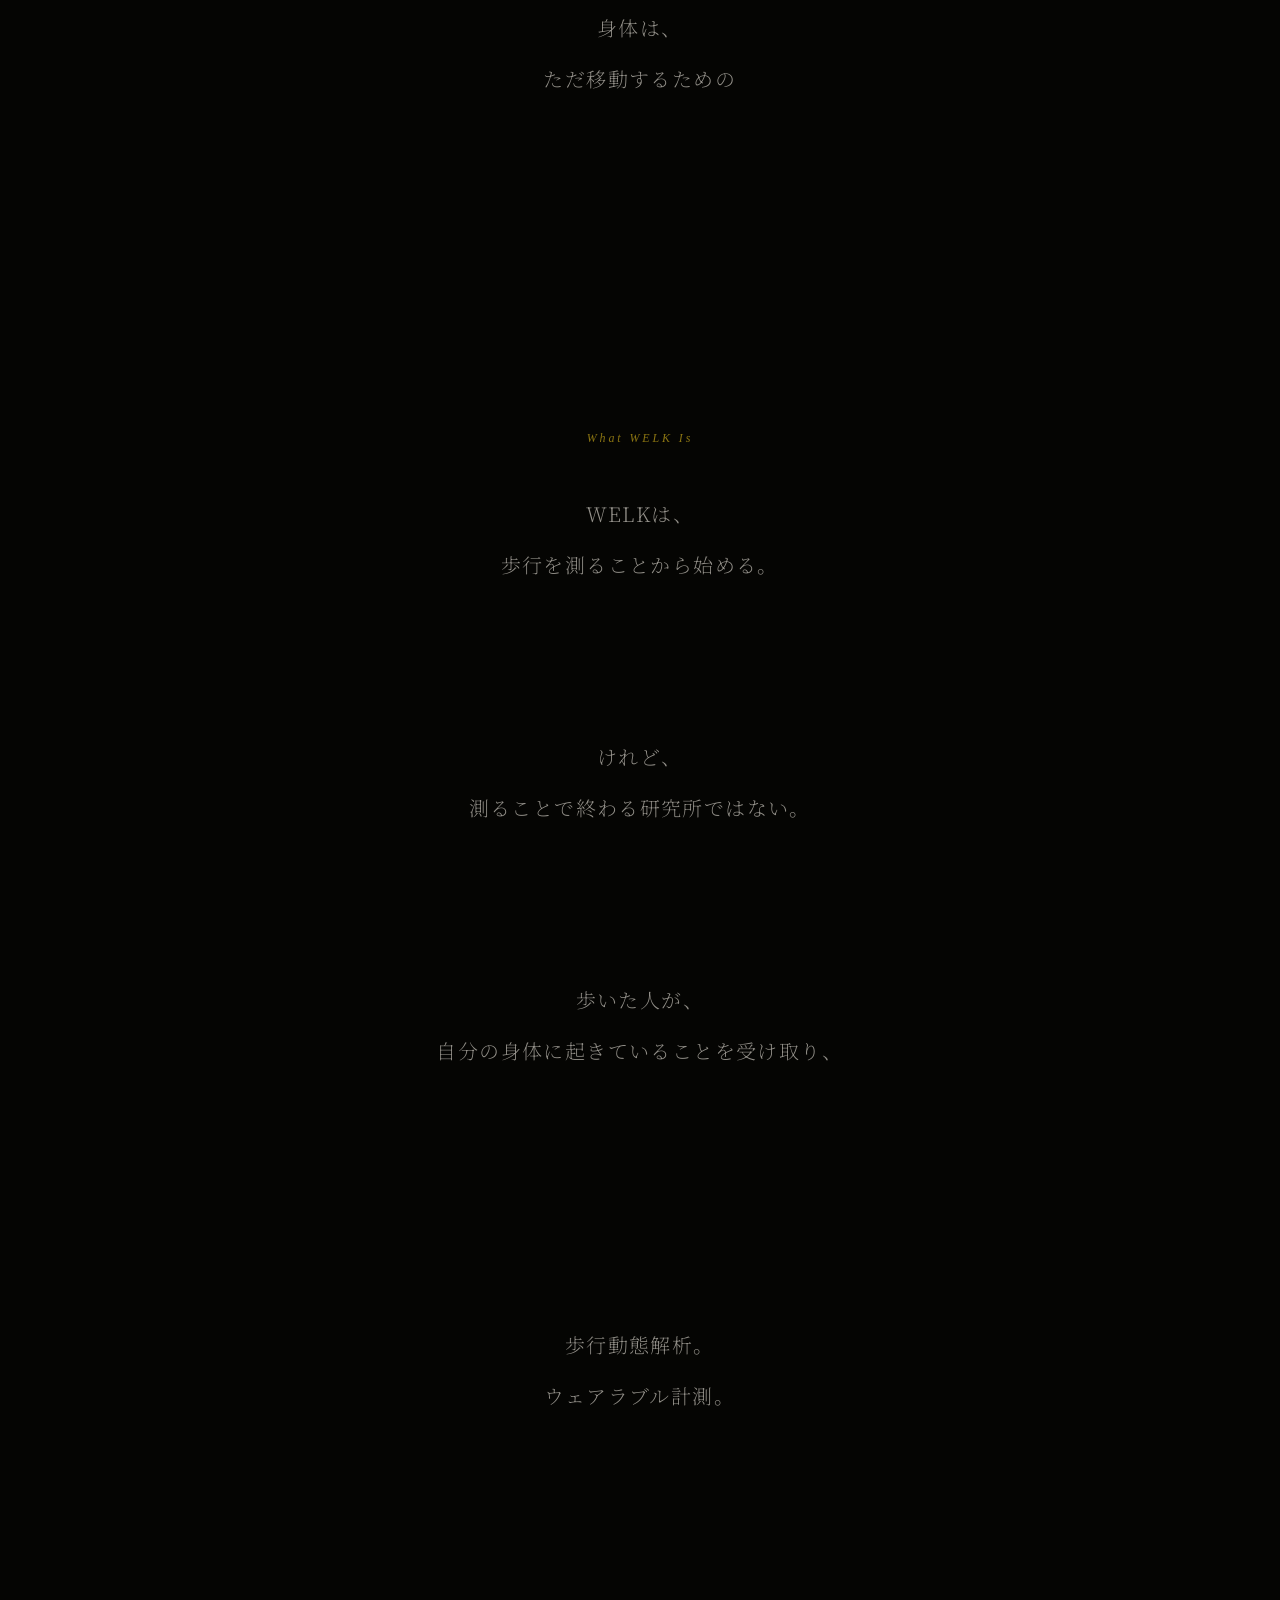
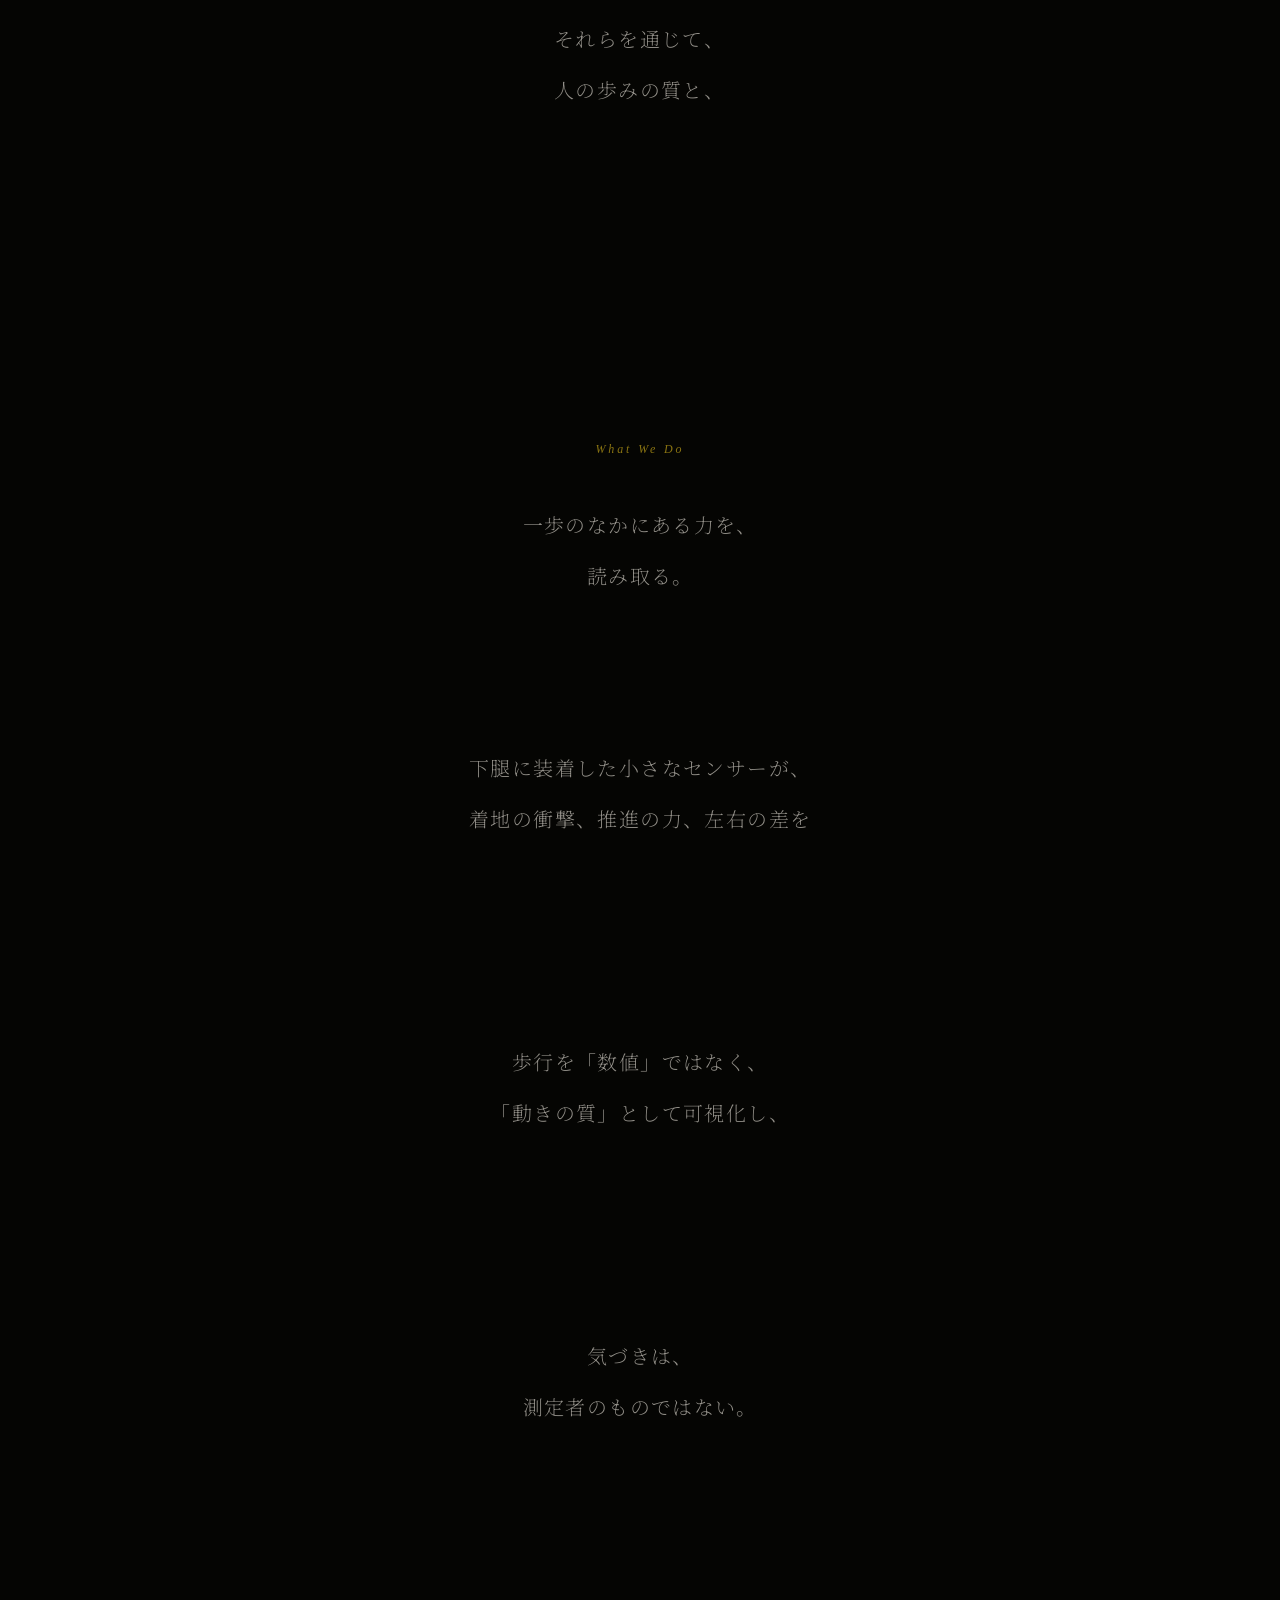
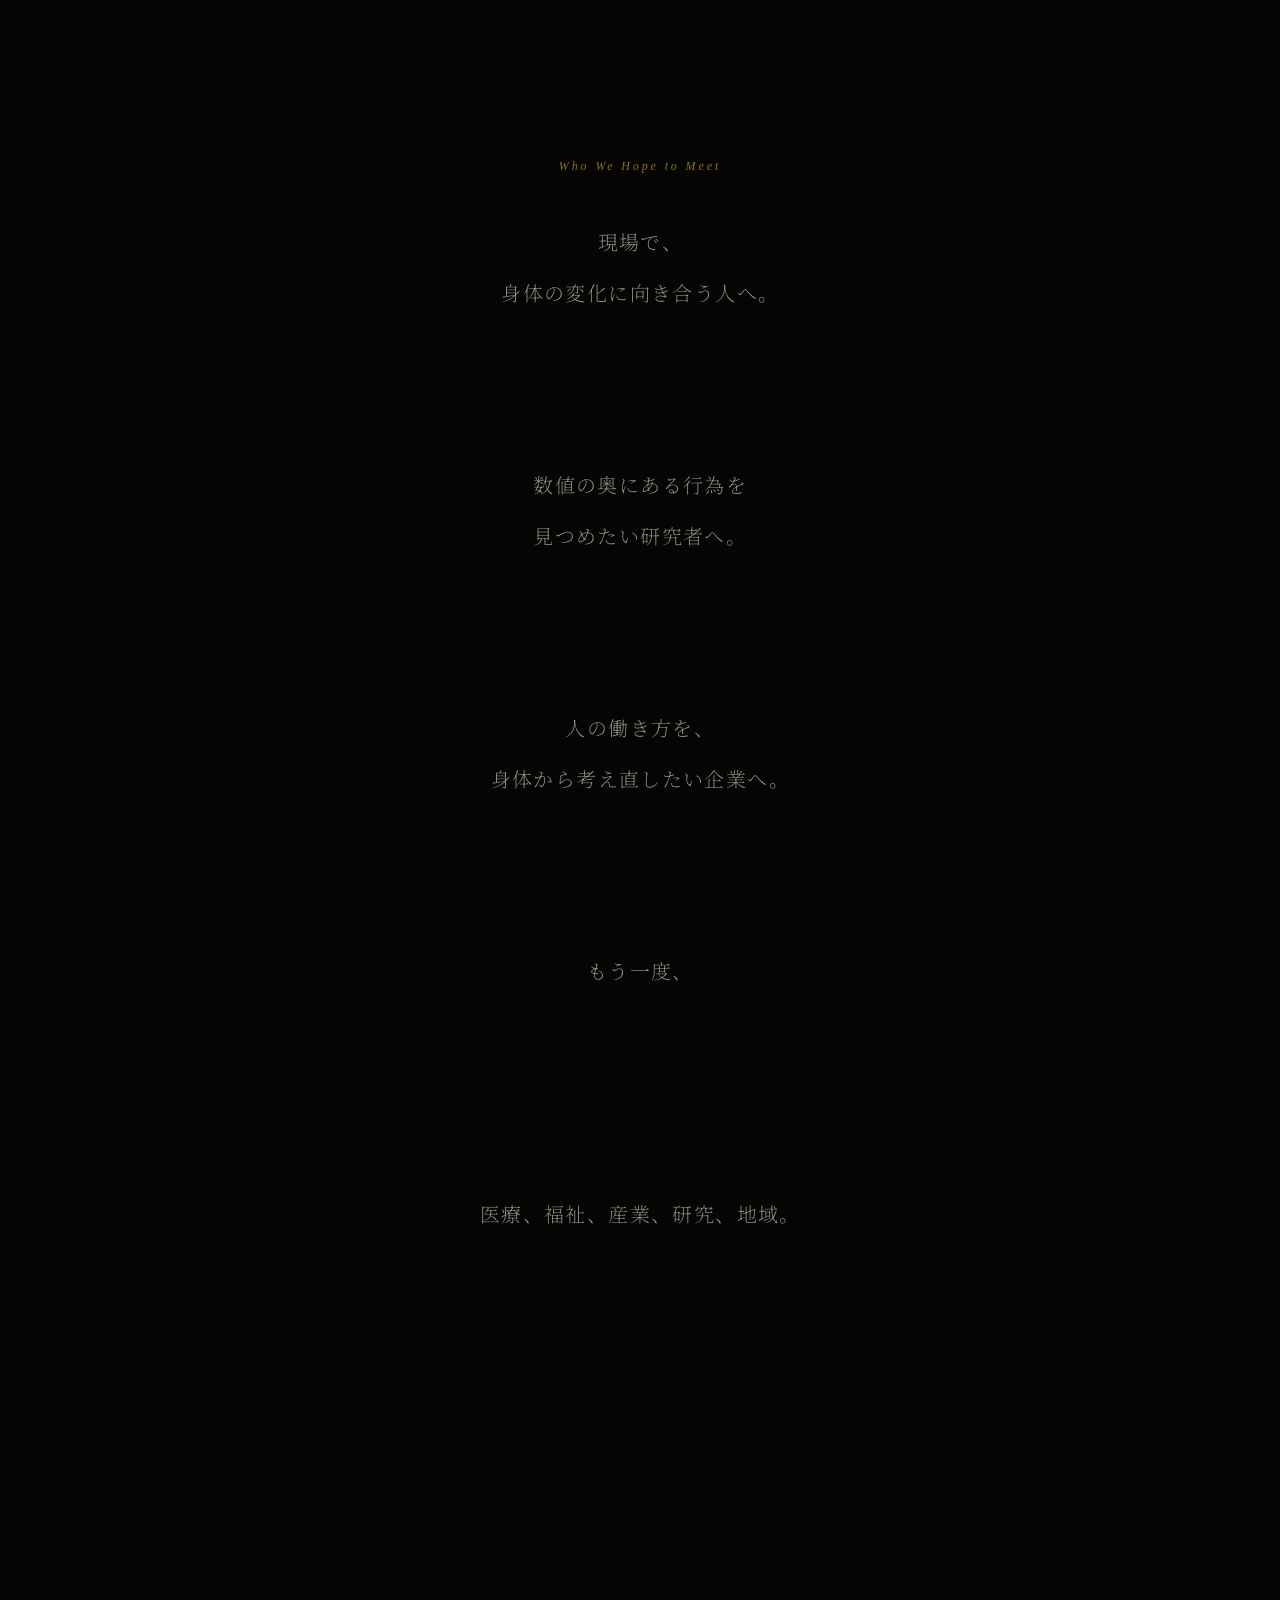
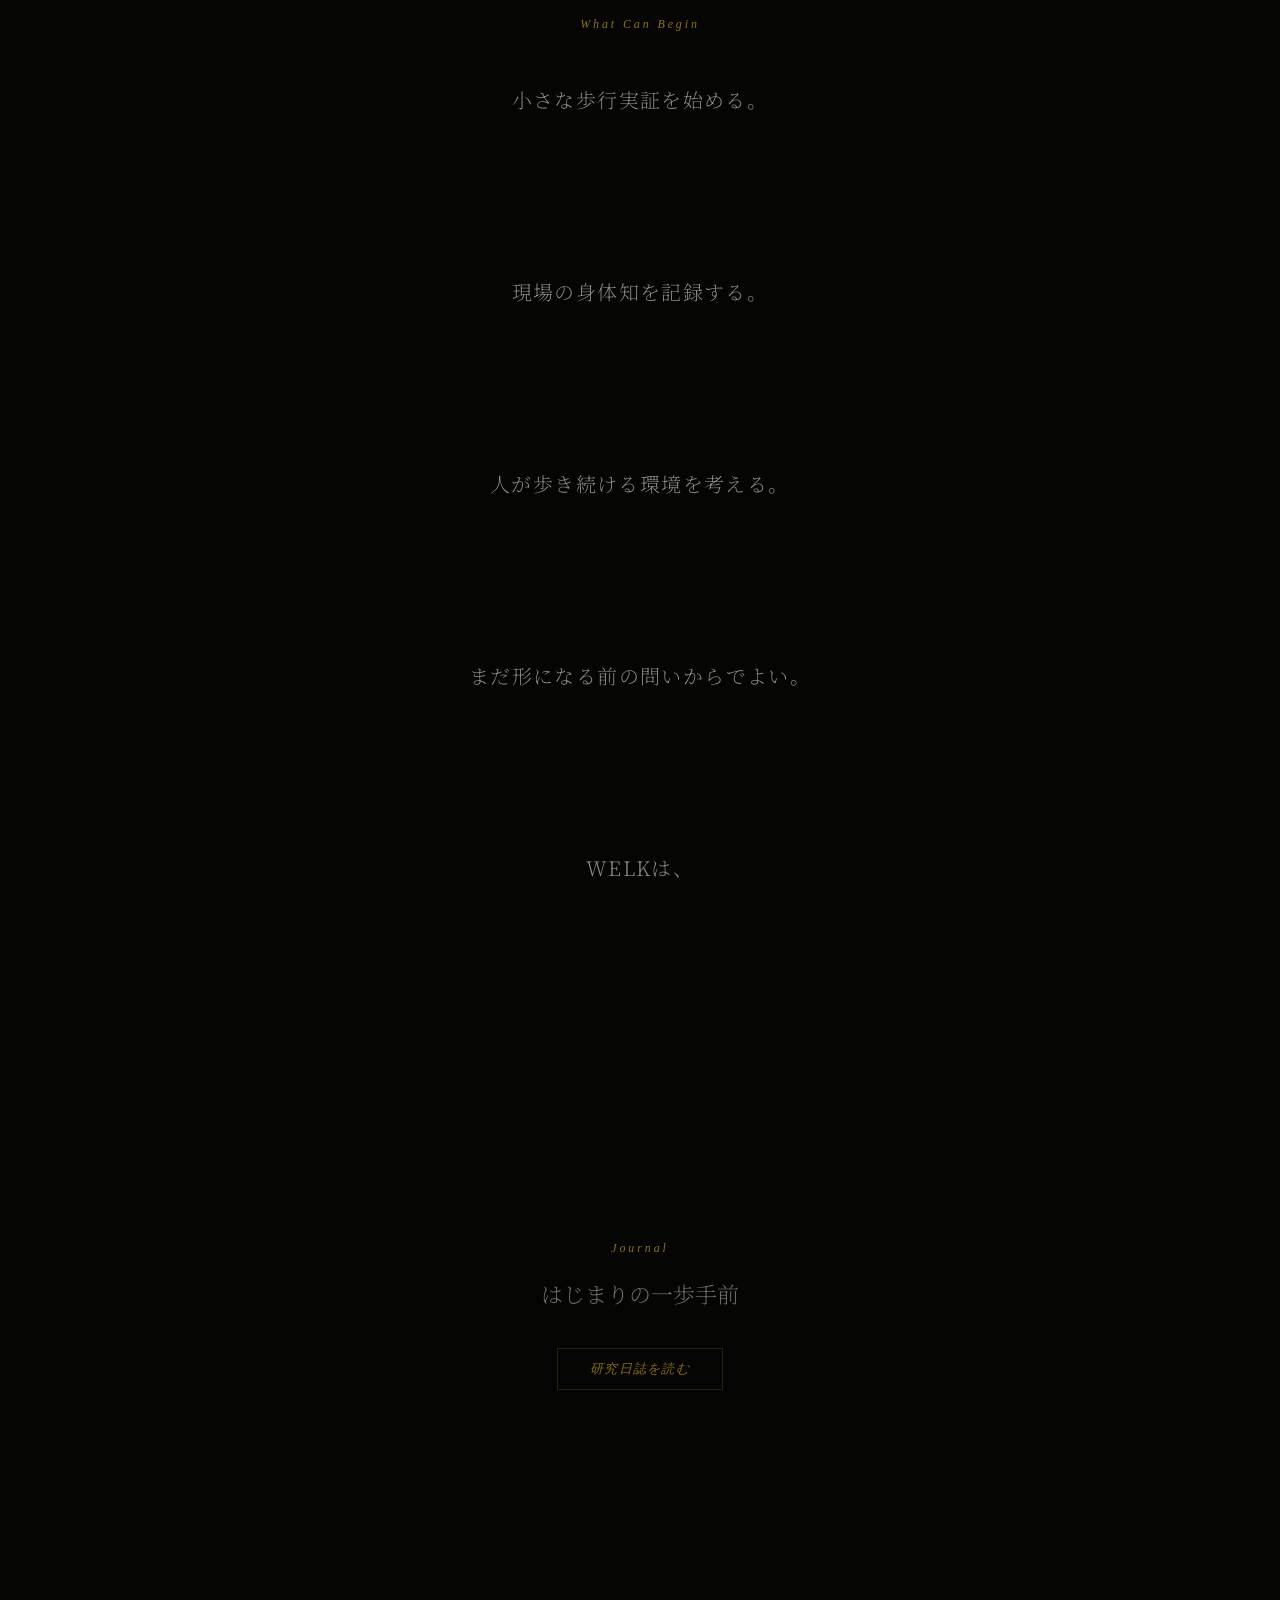
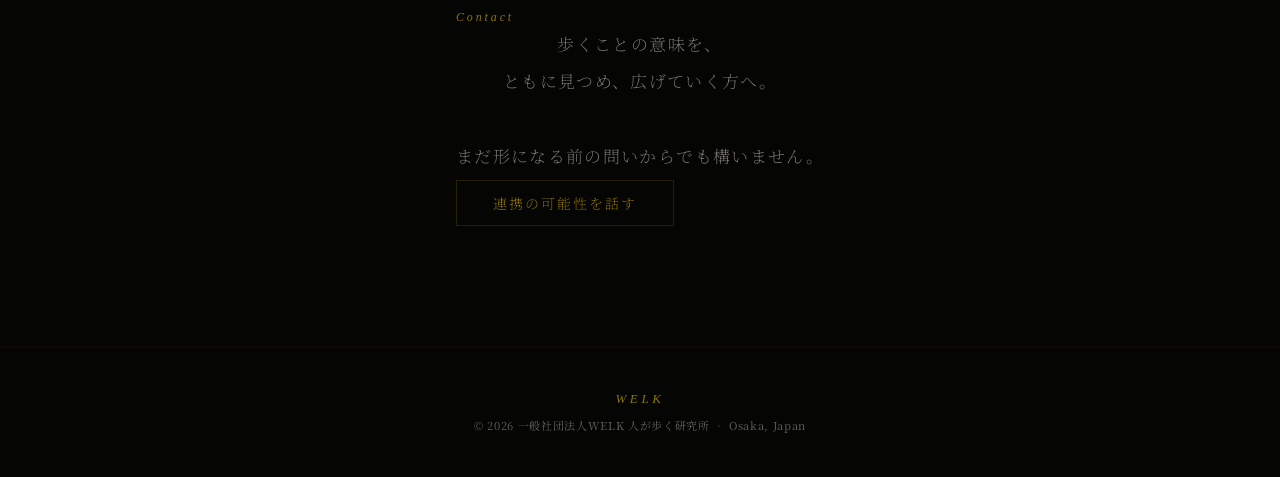
==== commit 5324d551: "Add files via upload" ====
--- a/index.html
+++ b/index.html
@@ -3,15 +3,20 @@
 <head>
   <meta charset="UTF-8">
   <meta name="viewport" content="width=device-width, initial-scale=1.0">
-  <title>WELK — 人が歩く研究所</title>
-  <meta name="description" content="一般社団法人WELK 人が歩く研究所。歩行を測ることから始め、人の歩みの質と、その先にある生活や彩を支える方法を探る研究所です。">
+  <title>WELK 人が歩く研究所</title>
+  <meta name="description" content="歩くことは、世界に触れることだった。歩行動態解析、ウェアラブル計測、実証研究を通じて、人の歩みとその先にある彩を見つめる研究所。">
+  <link rel="canonical" href="https://sakumatetsushi.github.io/welk-lab/index.html">
+  <meta property="og:title" content="WELK 人が歩く研究所">
+  <meta property="og:description" content="歩くことは、世界に触れることだった。歩行動態解析、ウェアラブル計測、実証研究を通じて、人の歩みとその先にある彩を見つめる研究所。">
+  <meta property="og:type" content="website">
+  <meta property="og:url" content="https://sakumatetsushi.github.io/welk-lab/index.html">
+  <meta property="og:image" content="https://sakumatetsushi.github.io/welk-lab/assets/ogp.png">
+  <meta property="og:site_name" content="WELK 人が歩く研究所">
+  <meta name="twitter:card" content="summary_large_image">
+  <meta name="twitter:title" content="WELK 人が歩く研究所">
+  <meta name="twitter:description" content="歩くことは、世界に触れることだった。歩行動態解析、ウェアラブル計測、実証研究を通じて、人の歩みとその先にある彩を見つめる研究所。">
+  <meta name="twitter:image" content="https://sakumatetsushi.github.io/welk-lab/assets/ogp.png">
   <meta name="theme-color" content="#050503">
-  <meta property="og:title" content="WELK — 人が歩く研究所">
-  <meta property="og:description" content="歩くことは、世界に触れることだった。">
-  <meta property="og:type" content="website">
-  <meta property="og:site_name" content="WELK">
-  <meta name="twitter:card" content="summary">
-  <!-- 公開前チェック: canonical / og:url / og:image / favicon / apple-touch-icon は公開URL・画像確定後に追加する -->
   <link rel="preconnect" href="https://fonts.googleapis.com">
   <link rel="preconnect" href="https://fonts.gstatic.com" crossorigin>
   <link href="https://fonts.googleapis.com/css2?family=Noto+Serif+JP:wght@200;300&amp;family=IM+Fell+English:ital@0;1&amp;display=swap" rel="stylesheet">
@@ -441,24 +446,6 @@
       <span class="word-line heavy" data-delay="3000" data-dur="4500" data-drift="11s"  data-dy0="0px"    data-dy1="0.2px"   data-dy2="-0.3px">装置ではない。</span>
     </div>
 
-    <div class="divider"></div>
-
-    <!-- ブロック4：歩きたいだけではない -->
-    <div class="thought-group">
-      <span class="word-line" data-delay="0"    data-dur="3000" data-drift="8s"   data-dy0="0px"    data-dy1="0.18px"  data-dy2="-0.12px">人は、</span>
-      <span class="word-line heavy" data-delay="1400" data-dur="4200" data-drift="11s"  data-dy0="-0.08px" data-dy1="0.22px"  data-dy2="0.1px">歩きたいだけではない。</span>
-    </div>
-
-    <div class="divider"></div>
-
-    <!-- ブロック5：三つの彩 -->
-    <div class="thought-group">
-      <span class="word-line" data-delay="0"    data-dur="3200" data-drift="8.5s" data-dy0="0.06px"  data-dy1="-0.15px" data-dy2="0.1px">その先に、</span>
-      <span class="word-line" data-delay="1200" data-dur="3500" data-drift="9.5s" data-dy0="-0.1px"  data-dy1="0.2px"   data-dy2="-0.08px">見たい彩がある。</span>
-      <span class="word-line" data-delay="2400" data-dur="3500" data-drift="10s"  data-dy0="0.08px"  data-dy1="-0.18px" data-dy2="0.12px">なりたい彩がある。</span>
-      <span class="word-line heavy" data-delay="3600" data-dur="4800" data-drift="13s"  data-dy0="0px"    data-dy1="0.15px"  data-dy2="-0.22px">支えたい彩がある。</span>
-    </div>
-
   </div>
 </section>
 
@@ -505,7 +492,7 @@
     <div class="thought-group">
       <span class="word-line" data-delay="0"    data-dur="3200" data-drift="9s"  data-dy0="0px"    data-dy1="0.2px"   data-dy2="-0.12px">それらを通じて、</span>
       <span class="word-line" data-delay="1200" data-dur="3500" data-drift="10s" data-dy0="-0.08px" data-dy1="0.22px"  data-dy2="0.08px">人の歩みの質と、</span>
-      <span class="word-line heavy" data-delay="2800" data-dur="4800" data-drift="13s" data-dy0="0px"    data-dy1="0.15px" data-dy2="-0.25px">その先にある彩を支える方法を探っている。</span>
+      <span class="word-line heavy" data-delay="2800" data-dur="4800" data-drift="13s" data-dy0="0px"    data-dy1="0.15px" data-dy2="-0.25px">その先にある景色を支える方法を探っている。</span>
     </div>
 
   </div>
@@ -660,7 +647,7 @@
   <div class="thought">
     <h2 class="ce-eye">Contact</h2>
     <p class="ce-text">
-      歩くことの先にある彩を、<br>
+      歩くことの意味を、<br>
       ともに見つめ、広げていく方へ。<br><br>
       まだ形になる前の問いからでも構いません。
     </p>
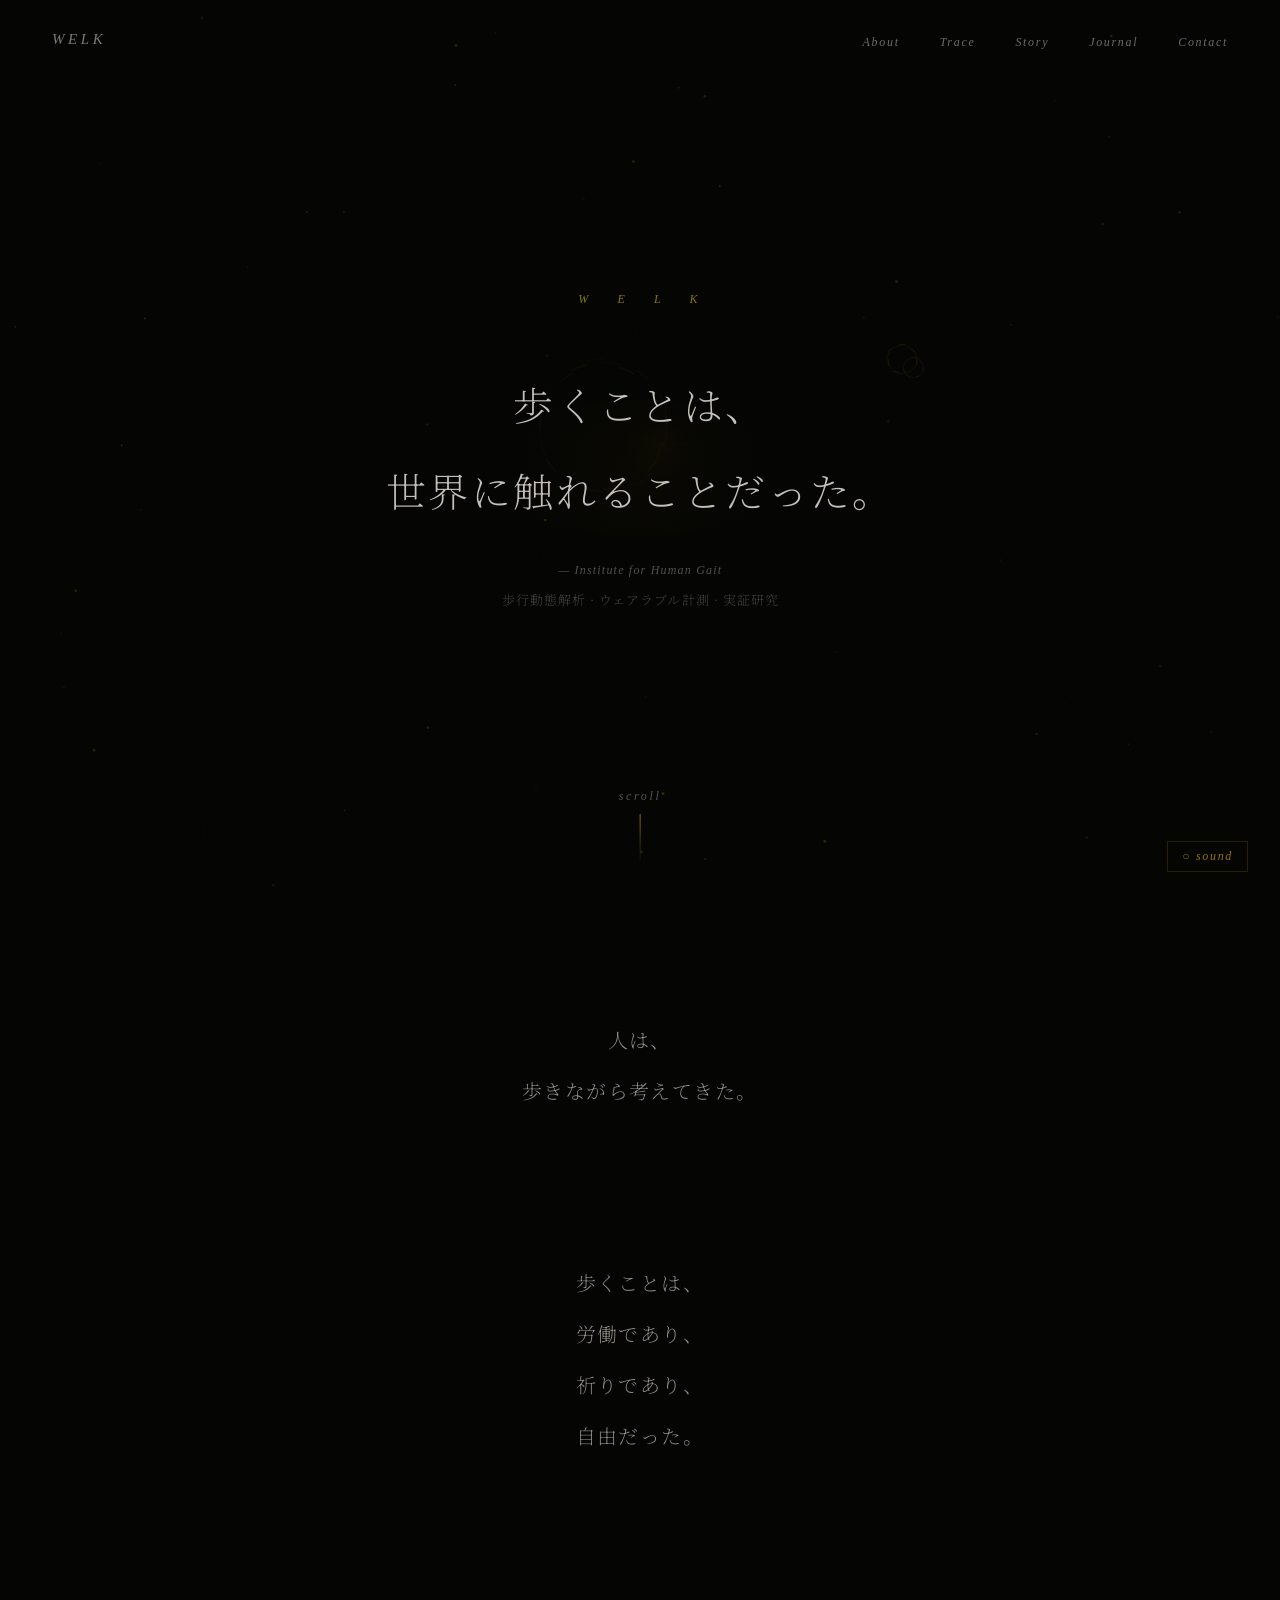
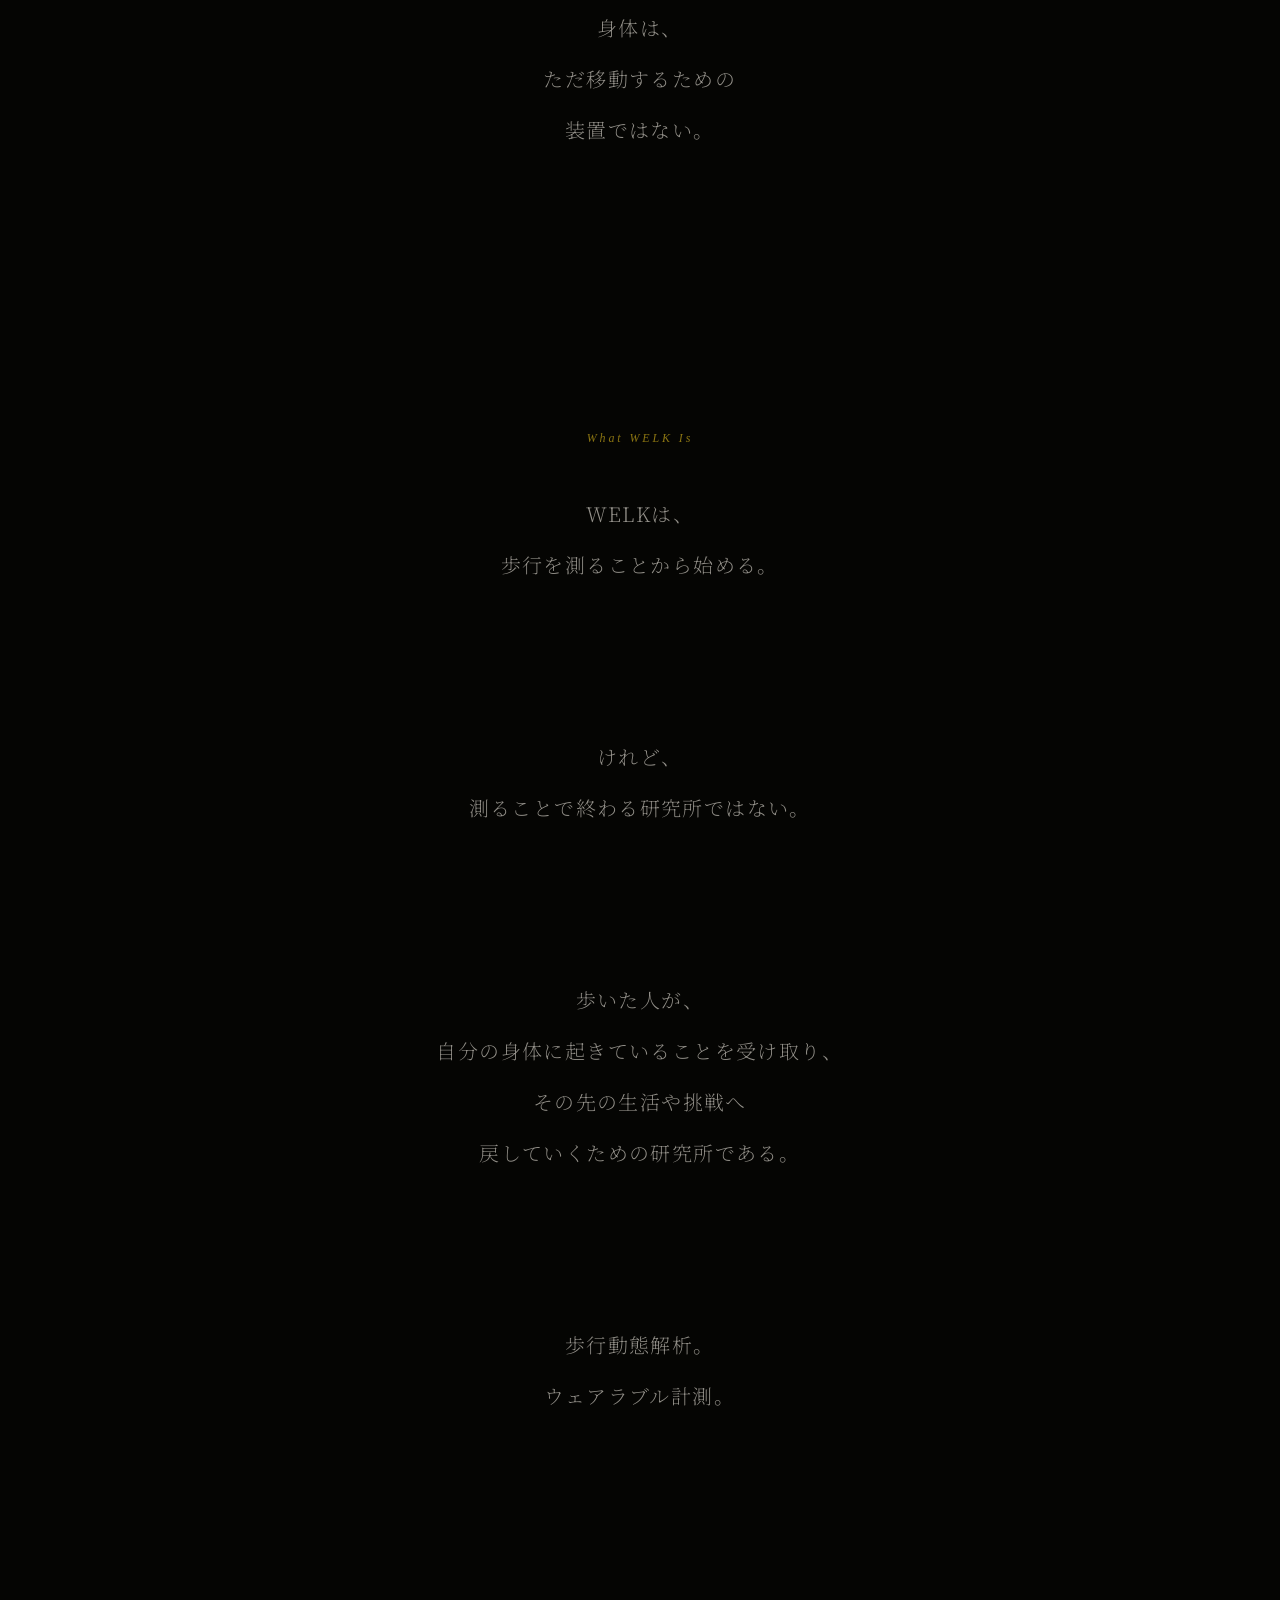
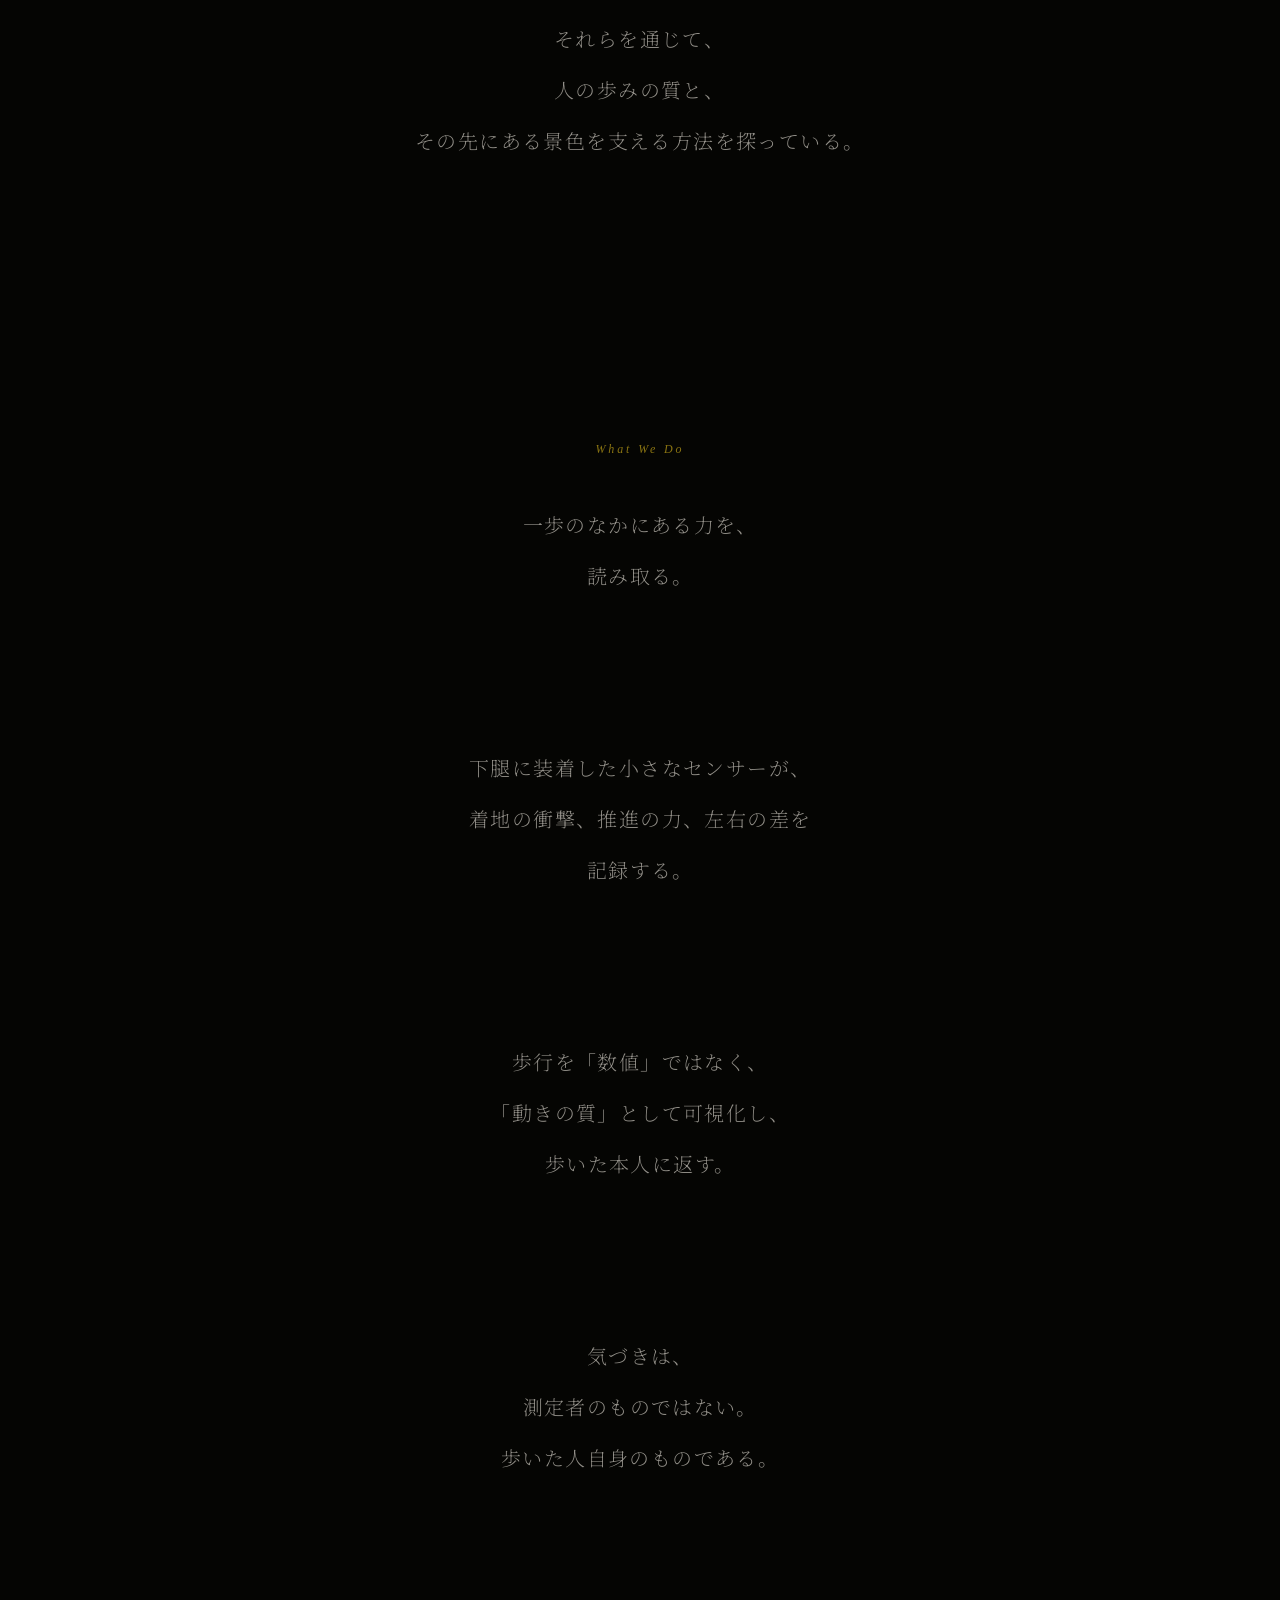
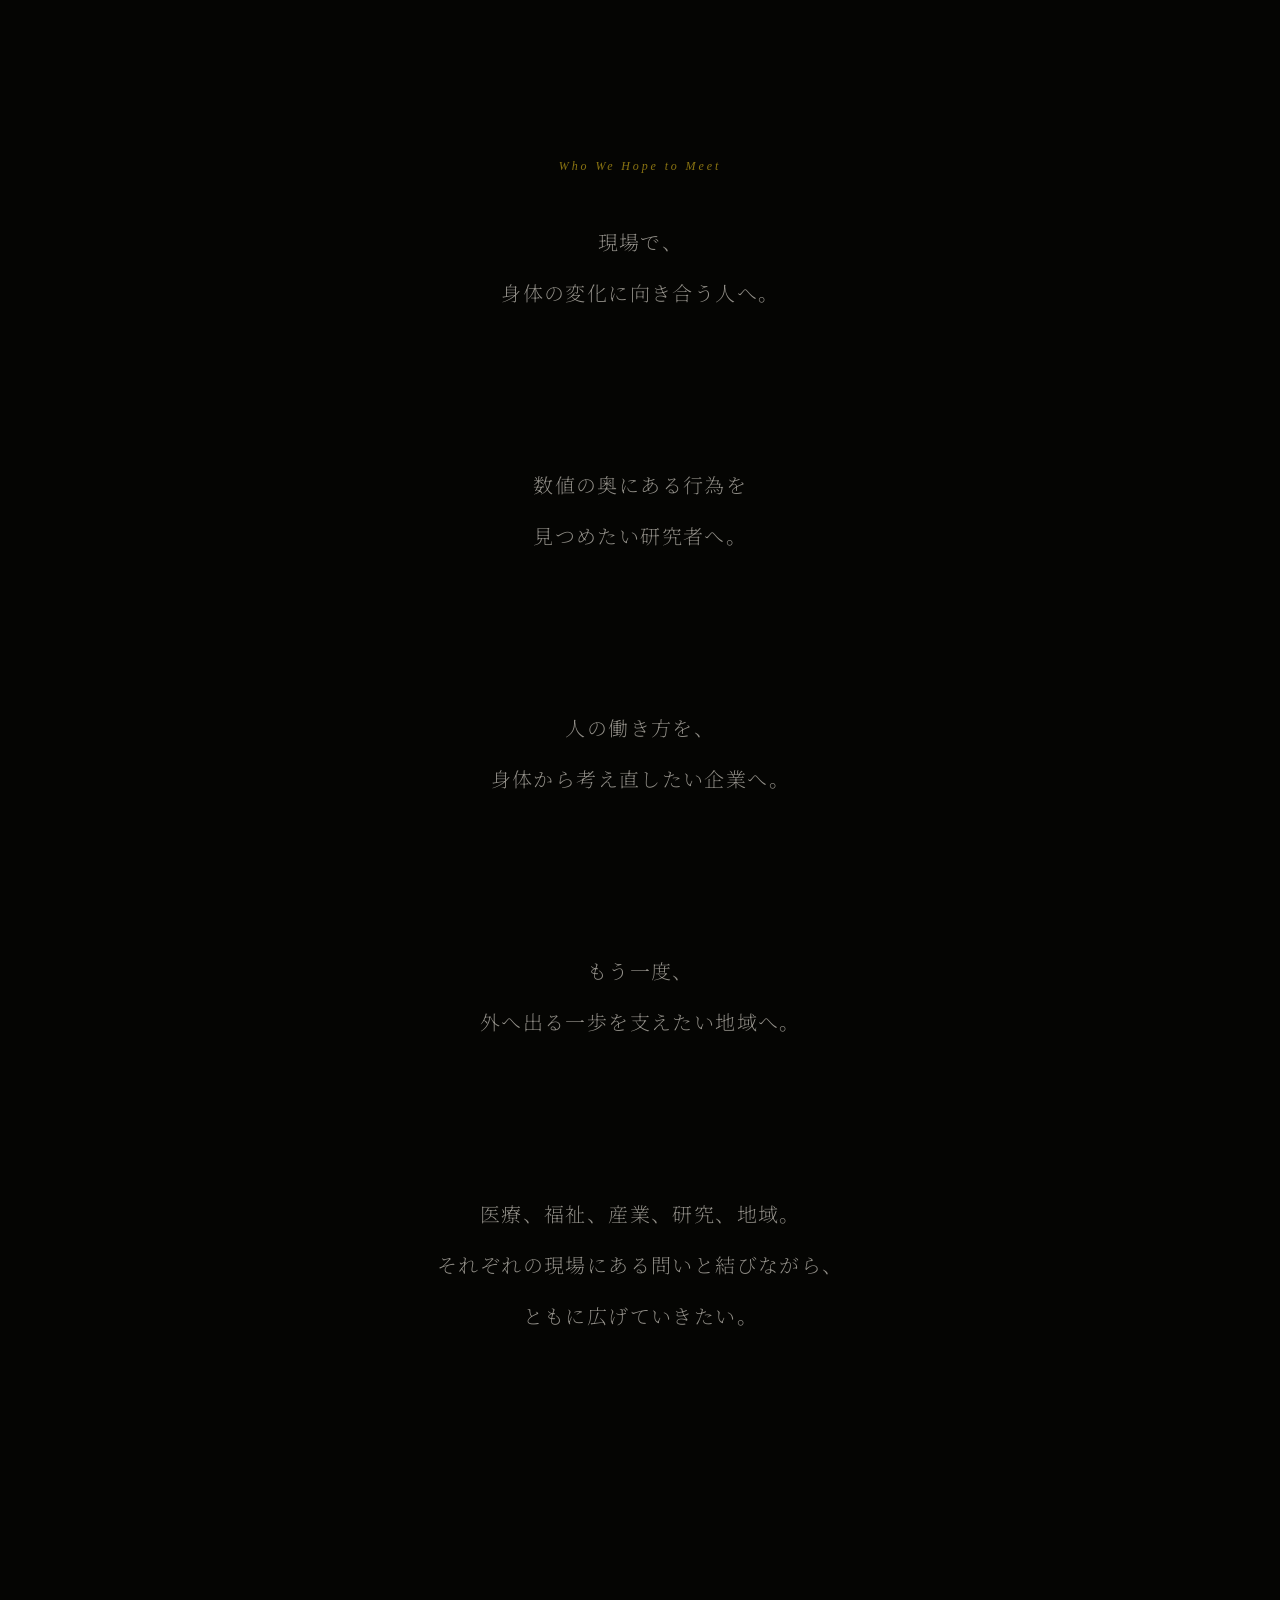
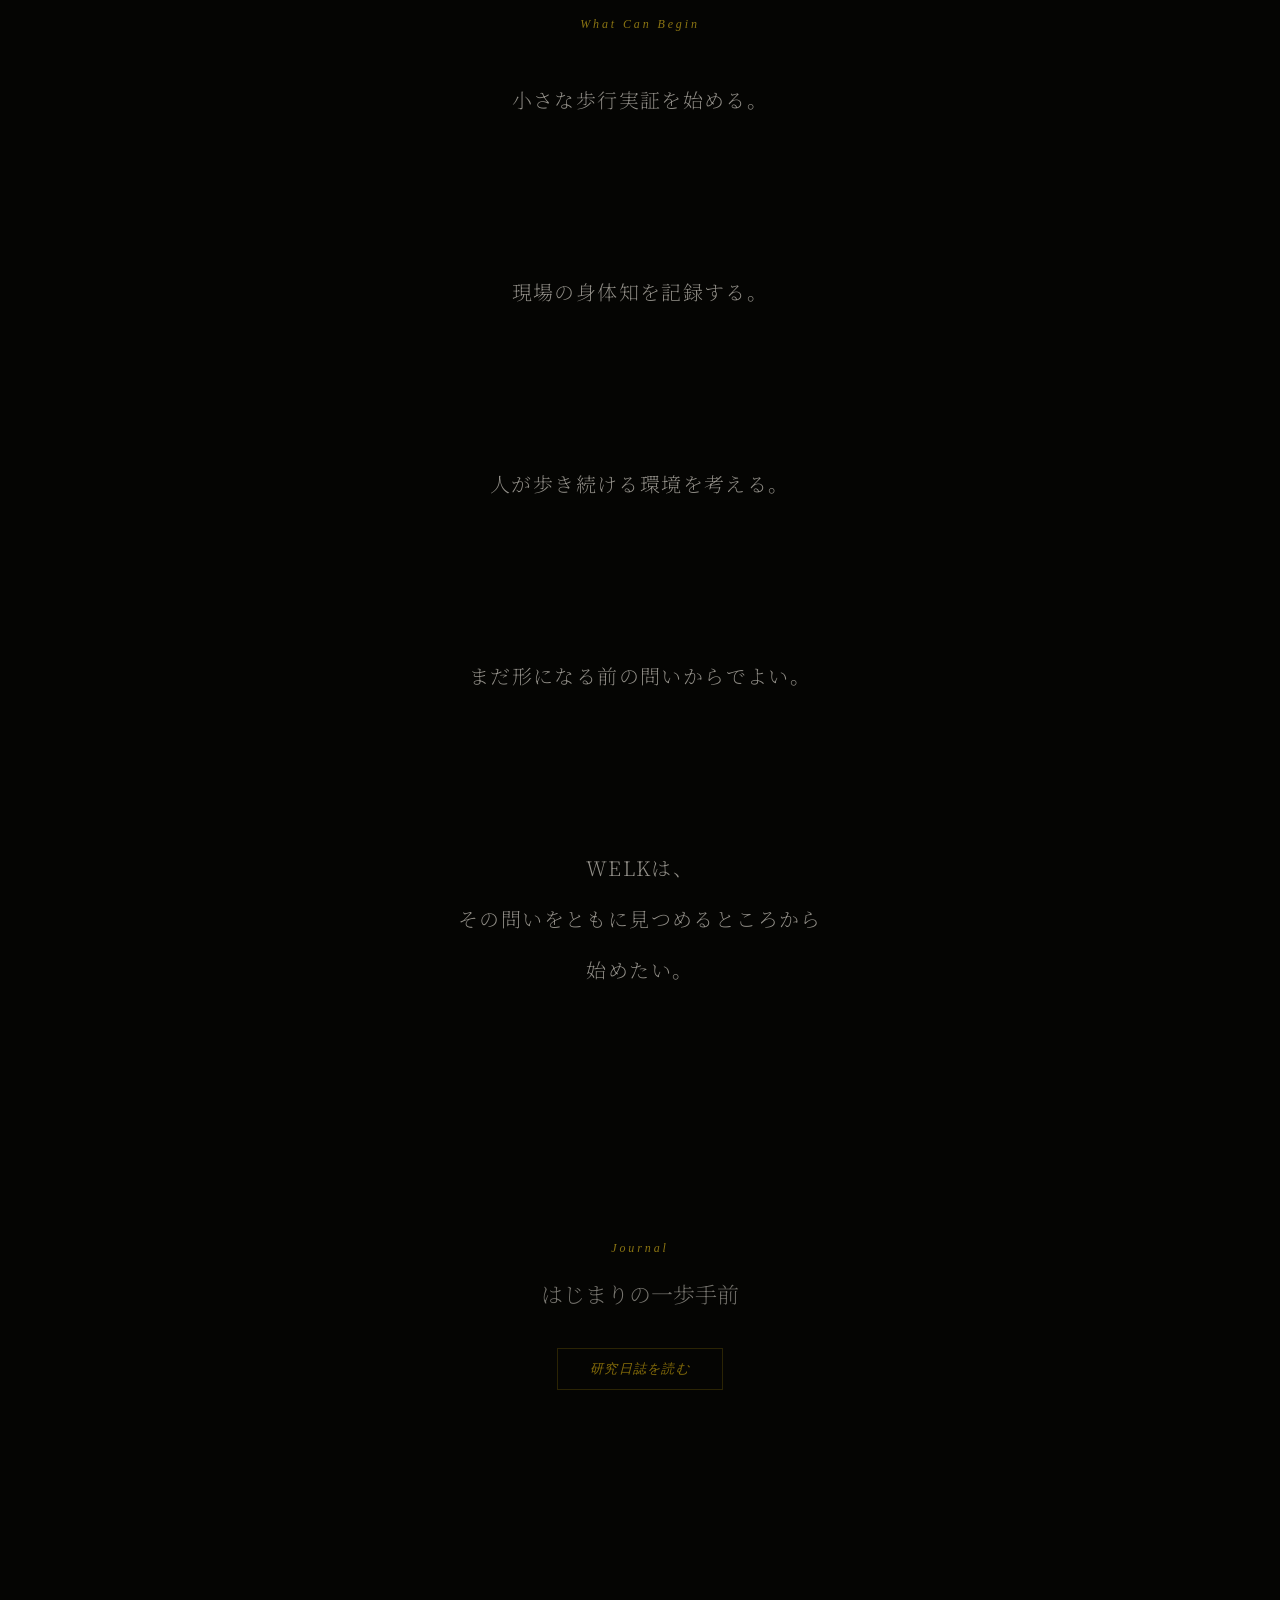
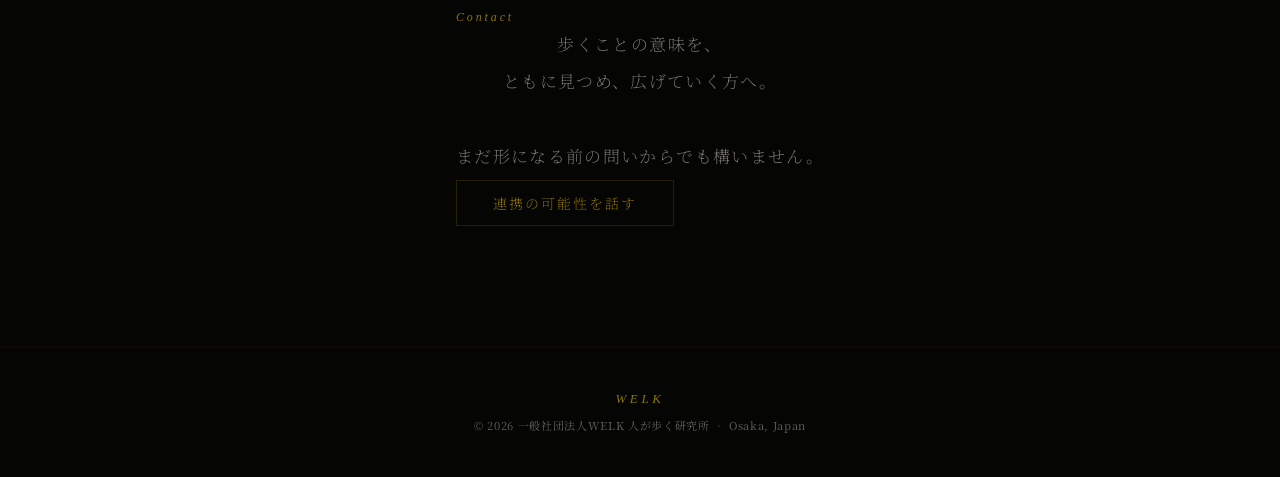
==== commit 2f97fae6: "Add files via upload" ====
--- a/index.html
+++ b/index.html
@@ -91,7 +91,7 @@
     .nav-links {
       display: flex; gap: 40px; list-style: none;
       opacity: 0; transform: translateY(-5px);
-      transition: opacity 1.4s ease, transform 1.4s ease;
+      transition: opacity 0.5s ease, transform 0.5s ease;
       pointer-events: none;
     }
     .nav-links.show { opacity: 1; transform: none; pointer-events: auto; }
@@ -114,7 +114,7 @@
     .hero-text {
       text-align: center;
       opacity: 0;
-      animation: riseIn 3s cubic-bezier(.16,1,.3,1) 1s forwards;
+      animation: riseIn 0.7s cubic-bezier(.16,1,.3,1) 0s forwards;
       /* drift applied via JS */
       will-change: transform;
     }
@@ -132,22 +132,22 @@
     .line {
       display: block; opacity: 0;
       filter: blur(10px) brightness(.6);
-      animation: emerge 2.4s cubic-bezier(.16,1,.3,1) forwards;
-    }
-    .line:nth-child(1) { animation-delay: 1.5s; }
-    .line:nth-child(2) { animation-delay: 2.3s; }
+      animation: emerge 0.5s cubic-bezier(.16,1,.3,1) forwards;
+    }
+    .line:nth-child(1) { animation-delay: 0s; }
+    .line:nth-child(2) { animation-delay: 0.15s; }
     .hero-en {
       display: block; margin-top: 30px;
       font-family: 'IM Fell English', serif; font-style: italic;
       font-size: 12px; letter-spacing: .1em;
       color: rgba(234,229,220,.34);
-      opacity: 0; animation: fadeOnly 2s ease 3.4s forwards;
+      opacity: 0; animation: fadeOnly 0.5s ease 0.3s forwards;
     }
     .scroll-ind {
       position: absolute; bottom: 36px; left: 50%;
       transform: translateX(-50%);
       display: flex; flex-direction: column; align-items: center; gap: 10px;
-      opacity: 0; animation: fadeOnly 1.5s ease 4s forwards;
+      opacity: 0; animation: fadeOnly 0.5s ease 1.2s forwards;
     }
     .scroll-ind span {
       font-family: 'IM Fell English', serif; font-style: italic;
@@ -205,7 +205,7 @@
       width: .5px; height: 68px;
       background: linear-gradient(to bottom, transparent, var(--goldD), transparent);
       margin: 52px auto;
-      opacity: 0; transition: opacity 2.2s ease;
+      opacity: 0; transition: opacity 0.5s ease;
     }
     .divider.up { opacity: .55; }
 
@@ -279,7 +279,7 @@
       color: var(--goldD); display: block;
       text-align: center;
       margin-bottom: 58px;
-      opacity: 0; transition: opacity 2.2s ease;
+      opacity: 0; transition: opacity 0.5s ease;
     }
     .section-eye.up { opacity: 1; }
 
@@ -319,7 +319,7 @@
       color: rgba(184,150,12,.72);
       background: rgba(184,150,12,.03);
     }
-    .thought { opacity: 0; transform: translateY(10px); transition: opacity 1.8s ease, transform 1.8s ease; }
+    .thought { opacity: 0; transform: translateY(10px); transition: opacity 0.5s ease, transform 0.5s ease; }
     .thought.up { opacity: 1; transform: none; }
 
     @media (max-width: 640px) {
@@ -405,6 +405,7 @@
       <span class="line">世界に触れることだった。</span>
     </h1>
     <span class="hero-en">— Institute for Human Gait</span>
+    <span class="hero-en" style="margin-top:12px;font-family:'Noto Serif JP',serif;font-style:normal;font-weight:200;font-size:clamp(11px,1.2vw,13px);letter-spacing:.08em;color:rgba(234,229,220,.3);animation-delay:0.5s">歩行動態解析 · ウェアラブル計測 · 実証研究</span>
   </div>
   <div class="scroll-ind">
     <span>scroll</span>
@@ -420,7 +421,7 @@
       <!-- 間:0ms  duration:3.2s  drift:ゆっくり -->
       <span class="word-line" data-delay="0"    data-dur="3200" data-drift="7.5s" data-dy0="0px"    data-dy1="0.28px"  data-dy2="-0.18px">人は、</span>
       <!-- 間:1100ms  duration:3.8s  より深く -->
-      <span class="word-line" data-delay="1100" data-dur="3800" data-drift="9.2s" data-dy0="-0.1px" data-dy1="0.22px"  data-dy2="0.12px">歩きながら考えてきた。</span>
+      <span class="word-line" data-delay="350" data-dur="3800" data-drift="9.2s" data-dy0="-0.1px" data-dy1="0.22px"  data-dy2="0.12px">歩きながら考えてきた。</span>
     </div>
 
     <div class="divider"></div>
@@ -429,11 +430,11 @@
     <div class="thought-group">
       <span class="word-line" data-delay="0"    data-dur="3000" data-drift="8.0s" data-dy0="0px"    data-dy1="0.2px"   data-dy2="-0.15px">歩くことは、</span>
       <!-- 労働：短い間 -->
-      <span class="word-line" data-delay="900"  data-dur="3400" data-drift="7.2s" data-dy0="0.1px"  data-dy1="-0.18px" data-dy2="0.08px">労働であり、</span>
+      <span class="word-line" data-delay="300"  data-dur="3400" data-drift="7.2s" data-dy0="0.1px"  data-dy1="-0.18px" data-dy2="0.08px">労働であり、</span>
       <!-- 祈り：少し長い間 -->
-      <span class="word-line" data-delay="2100" data-dur="3600" data-drift="10s"  data-dy0="-0.1px" data-dy1="0.3px"   data-dy2="-0.1px">祈りであり、</span>
+      <span class="word-line" data-delay="650" data-dur="3600" data-drift="10s"  data-dy0="-0.1px" data-dy1="0.3px"   data-dy2="-0.1px">祈りであり、</span>
       <!-- 自由：最も重い。長い間、深く、遅く -->
-      <span class="word-line heavy" data-delay="3800" data-dur="4800" data-drift="12s"  data-dy0="0px"    data-dy1="0.18px"  data-dy2="-0.25px">自由だった。</span>
+      <span class="word-line heavy" data-delay="1100" data-dur="4800" data-drift="12s"  data-dy0="0px"    data-dy1="0.18px"  data-dy2="-0.25px">自由だった。</span>
     </div>
 
     <div class="divider"></div>
@@ -441,9 +442,9 @@
     <!-- ブロック3：身体は、ただ移動するための、装置ではない。 -->
     <div class="thought-group">
       <span class="word-line" data-delay="0"    data-dur="3200" data-drift="8.5s" data-dy0="0.05px" data-dy1="-0.2px"  data-dy2="0.15px">身体は、</span>
-      <span class="word-line" data-delay="1200" data-dur="3500" data-drift="9.8s" data-dy0="-0.1px" data-dy1="0.25px"  data-dy2="-0.08px">ただ移動するための</span>
+      <span class="word-line" data-delay="400" data-dur="3500" data-drift="9.8s" data-dy0="-0.1px" data-dy1="0.25px"  data-dy2="-0.08px">ただ移動するための</span>
       <!-- 装置ではない：重い否定。沈み込むように -->
-      <span class="word-line heavy" data-delay="3000" data-dur="4500" data-drift="11s"  data-dy0="0px"    data-dy1="0.2px"   data-dy2="-0.3px">装置ではない。</span>
+      <span class="word-line heavy" data-delay="900" data-dur="4500" data-drift="11s"  data-dy0="0px"    data-dy1="0.2px"   data-dy2="-0.3px">装置ではない。</span>
     </div>
 
   </div>
@@ -460,30 +461,30 @@
 
     <div class="thought-group">
       <span class="word-line" data-delay="0"    data-dur="3200" data-drift="8s"  data-dy0="0px"    data-dy1="0.22px"  data-dy2="-0.15px">WELKは、</span>
-      <span class="word-line" data-delay="1200" data-dur="3800" data-drift="10s" data-dy0="-0.08px" data-dy1="0.2px"  data-dy2="0.1px">歩行を測ることから始める。</span>
+      <span class="word-line" data-delay="400" data-dur="3800" data-drift="10s" data-dy0="-0.08px" data-dy1="0.2px"  data-dy2="0.1px">歩行を測ることから始める。</span>
     </div>
 
     <div class="divider"></div>
 
     <div class="thought-group">
       <span class="word-line" data-delay="0"    data-dur="3000" data-drift="8.5s" data-dy0="0.06px"  data-dy1="-0.15px" data-dy2="0.1px">けれど、</span>
-      <span class="word-line heavy" data-delay="1400" data-dur="4400" data-drift="12s" data-dy0="0px"    data-dy1="0.15px" data-dy2="-0.22px">測ることで終わる研究所ではない。</span>
+      <span class="word-line heavy" data-delay="450" data-dur="4400" data-drift="12s" data-dy0="0px"    data-dy1="0.15px" data-dy2="-0.22px">測ることで終わる研究所ではない。</span>
     </div>
 
     <div class="divider"></div>
 
     <div class="thought-group">
       <span class="word-line" data-delay="0"    data-dur="3000" data-drift="8.2s" data-dy0="0.05px"  data-dy1="-0.18px" data-dy2="0.12px">歩いた人が、</span>
-      <span class="word-line" data-delay="1100" data-dur="3500" data-drift="9.5s" data-dy0="-0.1px"  data-dy1="0.2px"   data-dy2="-0.08px">自分の身体に起きていることを受け取り、</span>
-      <span class="word-line" data-delay="2400" data-dur="3800" data-drift="10s"  data-dy0="0px"     data-dy1="0.18px"  data-dy2="-0.15px">その先の生活や挑戦へ</span>
-      <span class="word-line heavy" data-delay="3800" data-dur="4600" data-drift="13s" data-dy0="0px"    data-dy1="0.12px" data-dy2="-0.2px">戻していくための研究所である。</span>
+      <span class="word-line" data-delay="350" data-dur="3500" data-drift="9.5s" data-dy0="-0.1px"  data-dy1="0.2px"   data-dy2="-0.08px">自分の身体に起きていることを受け取り、</span>
+      <span class="word-line" data-delay="750" data-dur="3800" data-drift="10s"  data-dy0="0px"     data-dy1="0.18px"  data-dy2="-0.15px">その先の生活や挑戦へ</span>
+      <span class="word-line heavy" data-delay="1100" data-dur="4600" data-drift="13s" data-dy0="0px"    data-dy1="0.12px" data-dy2="-0.2px">戻していくための研究所である。</span>
     </div>
 
     <div class="divider"></div>
 
     <div class="thought-group">
       <span class="word-line" data-delay="0"    data-dur="2800" data-drift="7.5s" data-dy0="0.08px"  data-dy1="-0.15px" data-dy2="0.1px">歩行動態解析。</span>
-      <span class="word-line" data-delay="1000" data-dur="2800" data-drift="7.8s" data-dy0="-0.06px" data-dy1="0.18px"  data-dy2="-0.1px">ウェアラブル計測。</span>
+      <span class="word-line" data-delay="300" data-dur="2800" data-drift="7.8s" data-dy0="-0.06px" data-dy1="0.18px"  data-dy2="-0.1px">ウェアラブル計測。</span>
       <span class="word-line" data-delay="2000" data-dur="2800" data-drift="8.2s" data-dy0="0.04px"  data-dy1="-0.12px" data-dy2="0.15px">実証研究。</span>
     </div>
 
@@ -491,8 +492,8 @@
 
     <div class="thought-group">
       <span class="word-line" data-delay="0"    data-dur="3200" data-drift="9s"  data-dy0="0px"    data-dy1="0.2px"   data-dy2="-0.12px">それらを通じて、</span>
-      <span class="word-line" data-delay="1200" data-dur="3500" data-drift="10s" data-dy0="-0.08px" data-dy1="0.22px"  data-dy2="0.08px">人の歩みの質と、</span>
-      <span class="word-line heavy" data-delay="2800" data-dur="4800" data-drift="13s" data-dy0="0px"    data-dy1="0.15px" data-dy2="-0.25px">その先にある景色を支える方法を探っている。</span>
+      <span class="word-line" data-delay="400" data-dur="3500" data-drift="10s" data-dy0="-0.08px" data-dy1="0.22px"  data-dy2="0.08px">人の歩みの質と、</span>
+      <span class="word-line heavy" data-delay="850" data-dur="4800" data-drift="13s" data-dy0="0px"    data-dy1="0.15px" data-dy2="-0.25px">その先にある景色を支える方法を探っている。</span>
     </div>
 
   </div>
@@ -509,31 +510,31 @@
 
     <div class="thought-group">
       <span class="word-line" data-delay="0"    data-dur="3200" data-drift="8s"  data-dy0="0px"    data-dy1="0.22px" data-dy2="-0.15px">一歩のなかにある力を、</span>
-      <span class="word-line heavy" data-delay="1400" data-dur="4200" data-drift="11s" data-dy0="0px"    data-dy1="0.18px" data-dy2="-0.2px">読み取る。</span>
+      <span class="word-line heavy" data-delay="450" data-dur="4200" data-drift="11s" data-dy0="0px"    data-dy1="0.18px" data-dy2="-0.2px">読み取る。</span>
     </div>
 
     <div class="divider"></div>
 
     <div class="thought-group">
       <span class="word-line" data-delay="0"    data-dur="3000" data-drift="8.2s" data-dy0="0.05px"  data-dy1="-0.18px" data-dy2="0.12px">下腿に装着した小さなセンサーが、</span>
-      <span class="word-line" data-delay="1100" data-dur="3400" data-drift="9s"   data-dy0="-0.08px" data-dy1="0.2px"   data-dy2="0.1px">着地の衝撃、推進の力、左右の差を</span>
-      <span class="word-line" data-delay="2200" data-dur="3600" data-drift="9.5s" data-dy0="0px"     data-dy1="0.15px"  data-dy2="-0.18px">記録する。</span>
+      <span class="word-line" data-delay="350" data-dur="3400" data-drift="9s"   data-dy0="-0.08px" data-dy1="0.2px"   data-dy2="0.1px">着地の衝撃、推進の力、左右の差を</span>
+      <span class="word-line" data-delay="700" data-dur="3600" data-drift="9.5s" data-dy0="0px"     data-dy1="0.15px"  data-dy2="-0.18px">記録する。</span>
     </div>
 
     <div class="divider"></div>
 
     <div class="thought-group">
       <span class="word-line" data-delay="0"    data-dur="3200" data-drift="8.8s" data-dy0="0.1px"   data-dy1="-0.15px" data-dy2="0.08px">歩行を「数値」ではなく、</span>
-      <span class="word-line" data-delay="1200" data-dur="3500" data-drift="10s"  data-dy0="-0.1px"  data-dy1="0.22px"  data-dy2="-0.08px">「動きの質」として可視化し、</span>
-      <span class="word-line heavy" data-delay="2800" data-dur="4400" data-drift="12s" data-dy0="0px"    data-dy1="0.15px" data-dy2="-0.22px">歩いた本人に返す。</span>
+      <span class="word-line" data-delay="400" data-dur="3500" data-drift="10s"  data-dy0="-0.1px"  data-dy1="0.22px"  data-dy2="-0.08px">「動きの質」として可視化し、</span>
+      <span class="word-line heavy" data-delay="850" data-dur="4400" data-drift="12s" data-dy0="0px"    data-dy1="0.15px" data-dy2="-0.22px">歩いた本人に返す。</span>
     </div>
 
     <div class="divider"></div>
 
     <div class="thought-group">
       <span class="word-line" data-delay="0"    data-dur="3000" data-drift="8.5s" data-dy0="0px"     data-dy1="0.2px"   data-dy2="-0.12px">気づきは、</span>
-      <span class="word-line" data-delay="1000" data-dur="3400" data-drift="9.2s" data-dy0="-0.06px" data-dy1="0.18px"  data-dy2="0.1px">測定者のものではない。</span>
-      <span class="word-line heavy" data-delay="2600" data-dur="5000" data-drift="14s" data-dy0="0px" data-dy1="0.12px" data-dy2="-0.2px">歩いた人自身のものである。</span>
+      <span class="word-line" data-delay="300" data-dur="3400" data-drift="9.2s" data-dy0="-0.06px" data-dy1="0.18px"  data-dy2="0.1px">測定者のものではない。</span>
+      <span class="word-line heavy" data-delay="800" data-dur="5000" data-drift="14s" data-dy0="0px" data-dy1="0.12px" data-dy2="-0.2px">歩いた人自身のものである。</span>
     </div>
 
   </div>
@@ -550,36 +551,36 @@
 
     <div class="thought-group">
       <span class="word-line" data-delay="0"    data-dur="3000" data-drift="8s"  data-dy0="0px"    data-dy1="0.22px"  data-dy2="-0.15px">現場で、</span>
-      <span class="word-line" data-delay="1100" data-dur="3800" data-drift="10s" data-dy0="-0.1px" data-dy1="0.25px"  data-dy2="0.08px">身体の変化に向き合う人へ。</span>
+      <span class="word-line" data-delay="350" data-dur="3800" data-drift="10s" data-dy0="-0.1px" data-dy1="0.25px"  data-dy2="0.08px">身体の変化に向き合う人へ。</span>
     </div>
 
     <div class="divider"></div>
 
     <div class="thought-group">
       <span class="word-line" data-delay="0"    data-dur="3200" data-drift="8.5s" data-dy0="0.08px"  data-dy1="-0.18px" data-dy2="0.12px">数値の奥にある行為を</span>
-      <span class="word-line" data-delay="1200" data-dur="3500" data-drift="9.8s" data-dy0="-0.1px"  data-dy1="0.2px"   data-dy2="-0.1px">見つめたい研究者へ。</span>
+      <span class="word-line" data-delay="400" data-dur="3500" data-drift="9.8s" data-dy0="-0.1px"  data-dy1="0.2px"   data-dy2="-0.1px">見つめたい研究者へ。</span>
     </div>
 
     <div class="divider"></div>
 
     <div class="thought-group">
       <span class="word-line" data-delay="0"    data-dur="3000" data-drift="8.2s" data-dy0="0.05px"  data-dy1="-0.15px" data-dy2="0.1px">人の働き方を、</span>
-      <span class="word-line" data-delay="1100" data-dur="3500" data-drift="9.5s" data-dy0="-0.08px" data-dy1="0.2px"   data-dy2="-0.08px">身体から考え直したい企業へ。</span>
+      <span class="word-line" data-delay="350" data-dur="3500" data-drift="9.5s" data-dy0="-0.08px" data-dy1="0.2px"   data-dy2="-0.08px">身体から考え直したい企業へ。</span>
     </div>
 
     <div class="divider"></div>
 
     <div class="thought-group">
       <span class="word-line" data-delay="0"    data-dur="3200" data-drift="8.8s" data-dy0="0.1px"   data-dy1="-0.12px" data-dy2="0.15px">もう一度、</span>
-      <span class="word-line" data-delay="1200" data-dur="3600" data-drift="10s"  data-dy0="-0.06px" data-dy1="0.22px"  data-dy2="-0.12px">外へ出る一歩を支えたい地域へ。</span>
+      <span class="word-line" data-delay="400" data-dur="3600" data-drift="10s"  data-dy0="-0.06px" data-dy1="0.22px"  data-dy2="-0.12px">外へ出る一歩を支えたい地域へ。</span>
     </div>
 
     <div class="divider"></div>
 
     <div class="thought-group">
       <span class="word-line" data-delay="0"    data-dur="2800" data-drift="8s"   data-dy0="0.08px"  data-dy1="-0.12px" data-dy2="0.1px">医療、福祉、産業、研究、地域。</span>
-      <span class="word-line" data-delay="1200" data-dur="3400" data-drift="9.5s" data-dy0="0px"     data-dy1="0.18px"  data-dy2="-0.15px">それぞれの現場にある問いと結びながら、</span>
-      <span class="word-line heavy" data-delay="2800" data-dur="5000" data-drift="14s" data-dy0="0px"     data-dy1="0.12px"  data-dy2="-0.2px">ともに広げていきたい。</span>
+      <span class="word-line" data-delay="400" data-dur="3400" data-drift="9.5s" data-dy0="0px"     data-dy1="0.18px"  data-dy2="-0.15px">それぞれの現場にある問いと結びながら、</span>
+      <span class="word-line heavy" data-delay="850" data-dur="5000" data-drift="14s" data-dy0="0px"     data-dy1="0.12px"  data-dy2="-0.2px">ともに広げていきたい。</span>
     </div>
 
   </div>
@@ -620,8 +621,8 @@
 
     <div class="thought-group">
       <span class="word-line" data-delay="0"    data-dur="3200" data-drift="9s"   data-dy0="0px"    data-dy1="0.18px"  data-dy2="-0.12px">WELKは、</span>
-      <span class="word-line" data-delay="1200" data-dur="3600" data-drift="10.5s" data-dy0="-0.06px" data-dy1="0.2px"  data-dy2="0.1px">その問いをともに見つめるところから</span>
-      <span class="word-line heavy" data-delay="2800" data-dur="4800" data-drift="13s" data-dy0="0px"    data-dy1="0.15px" data-dy2="-0.2px">始めたい。</span>
+      <span class="word-line" data-delay="400" data-dur="3600" data-drift="10.5s" data-dy0="-0.06px" data-dy1="0.2px"  data-dy2="0.1px">その問いをともに見つめるところから</span>
+      <span class="word-line heavy" data-delay="850" data-dur="4800" data-drift="13s" data-dy0="0px"    data-dy1="0.15px" data-dy2="-0.2px">始めたい。</span>
     </div>
 
   </div>
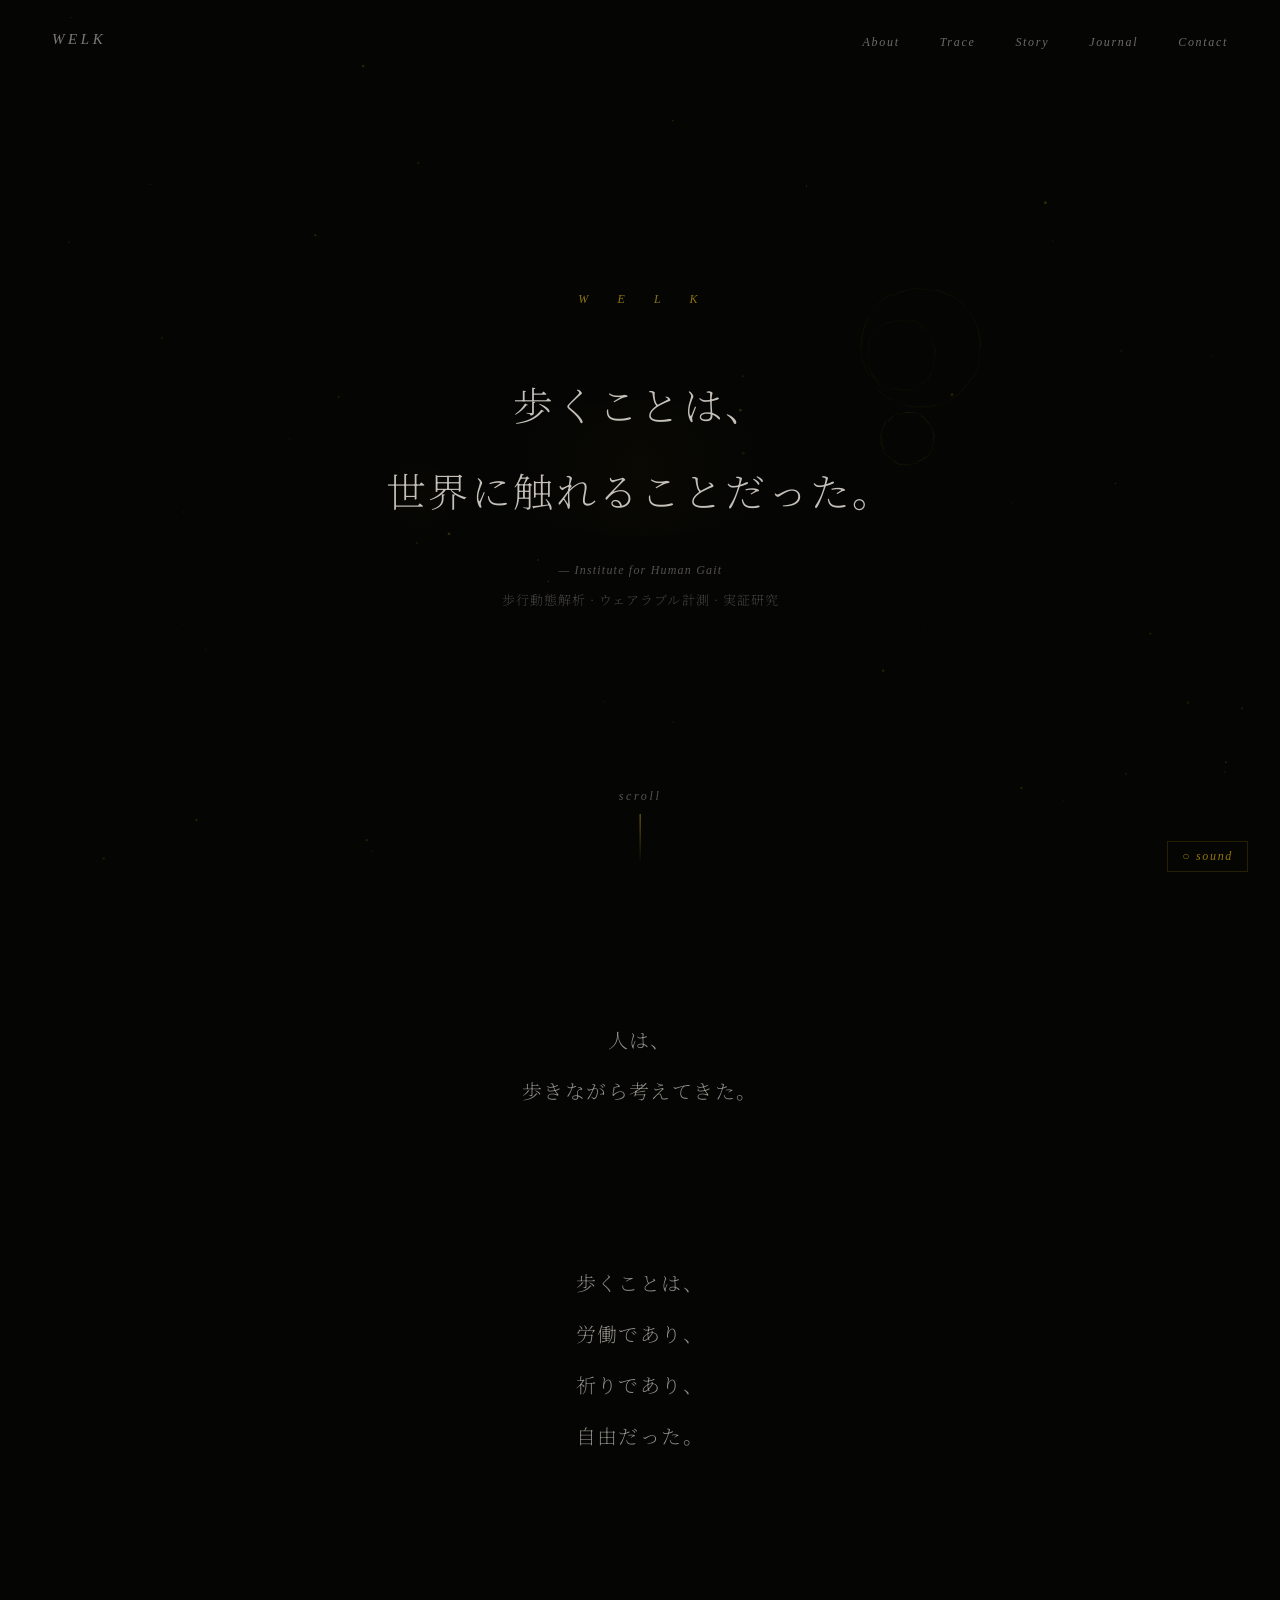
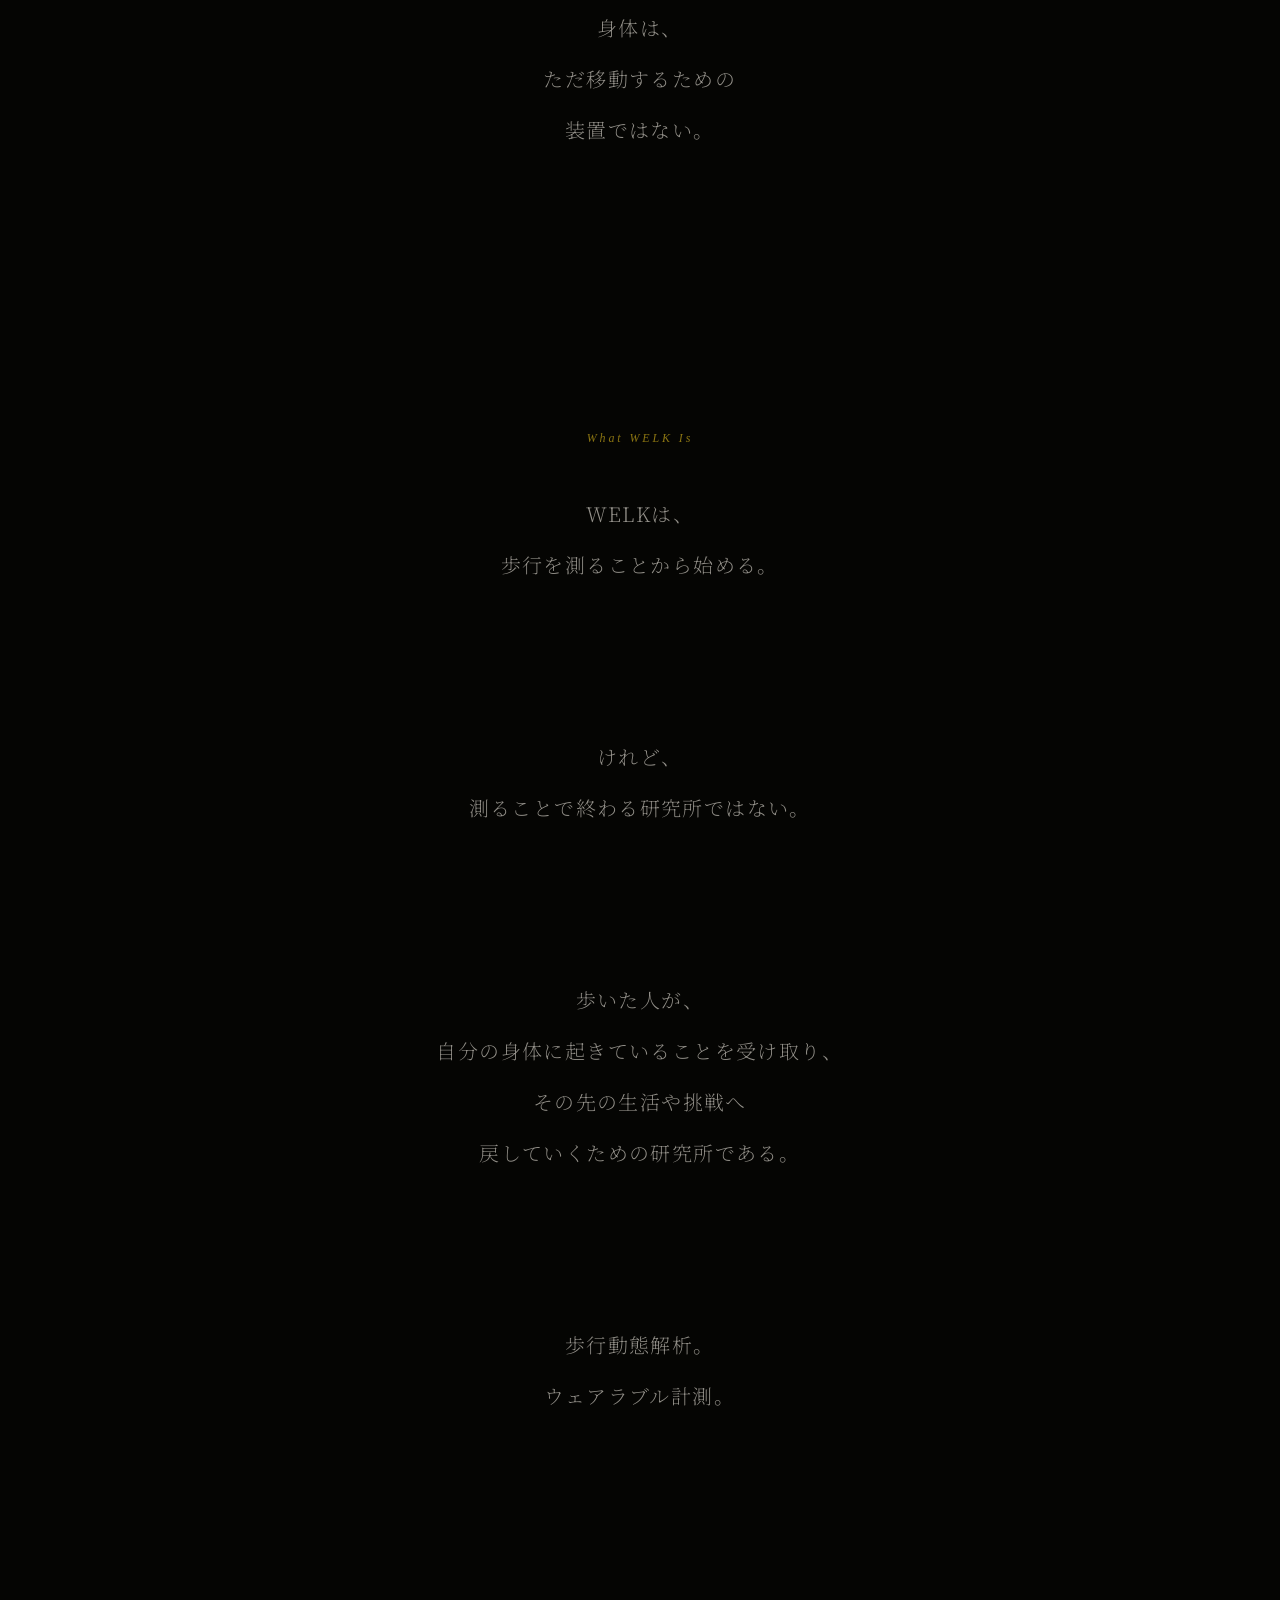
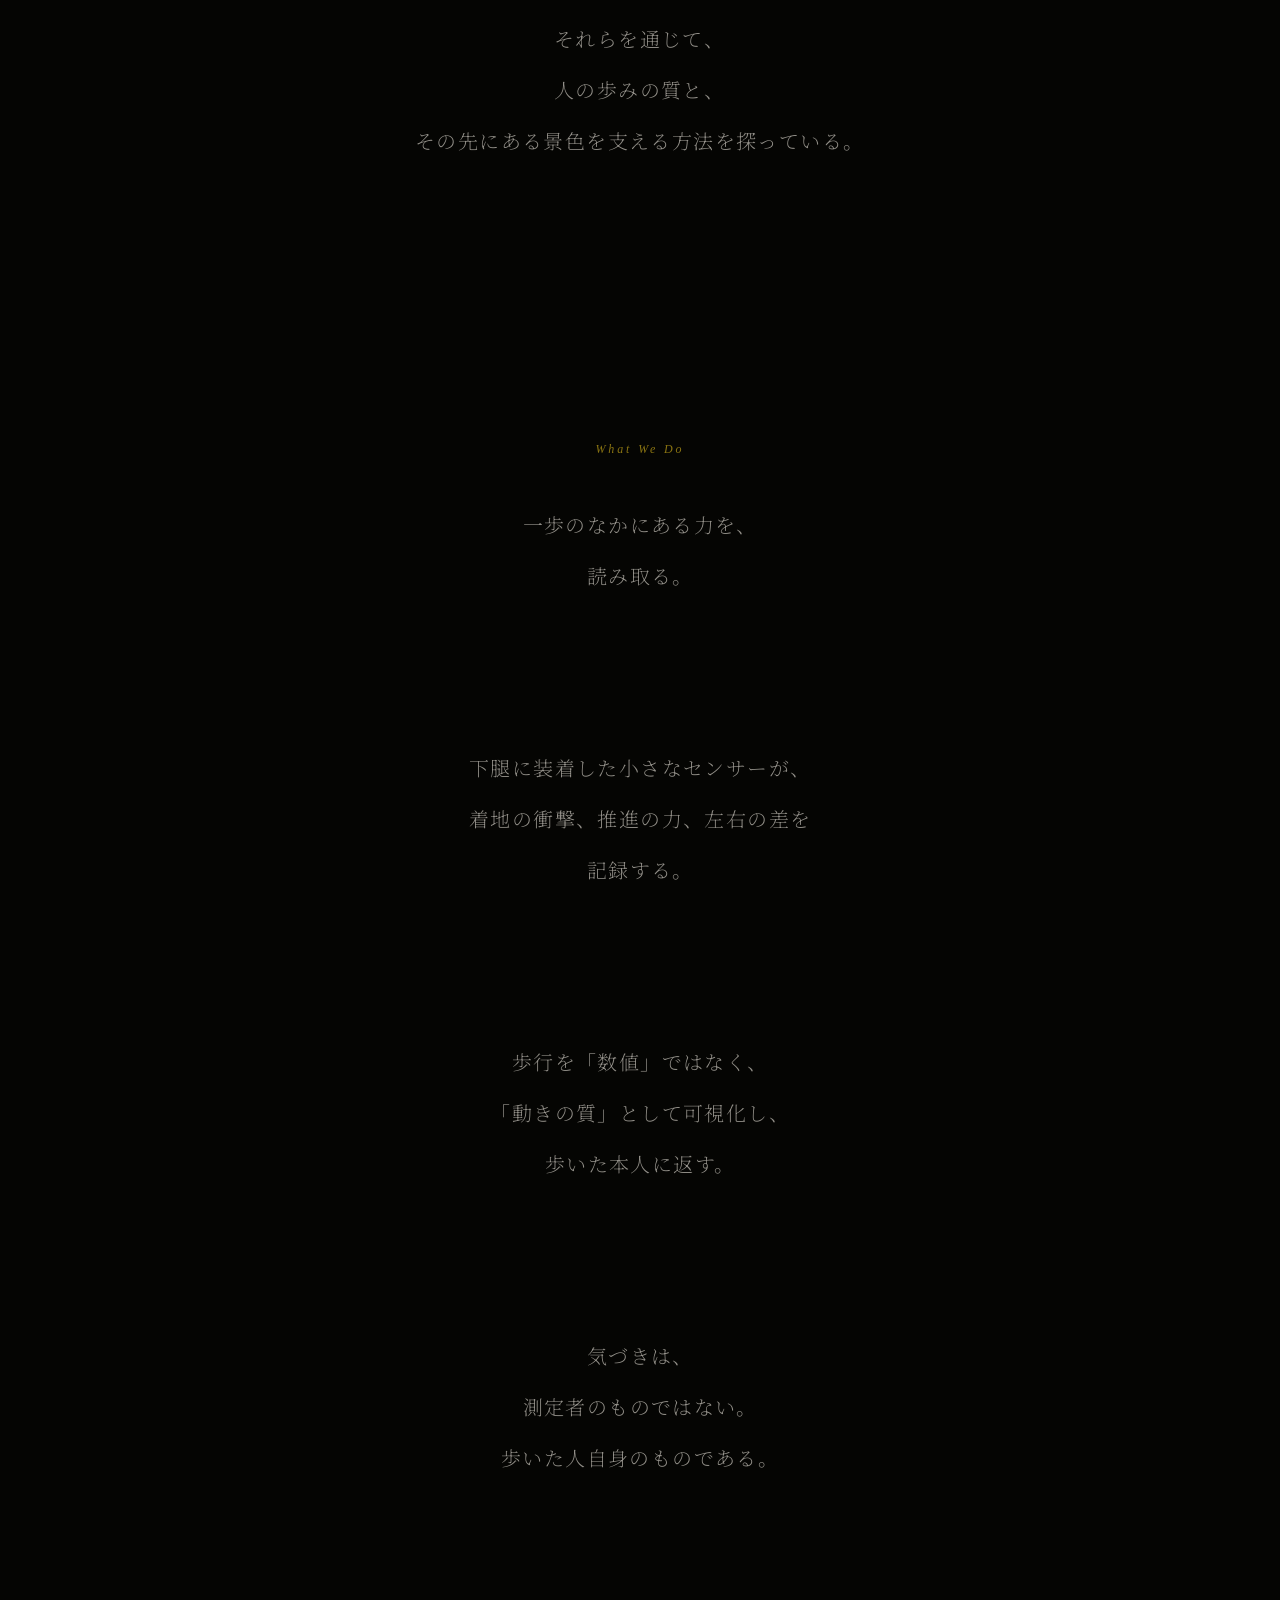
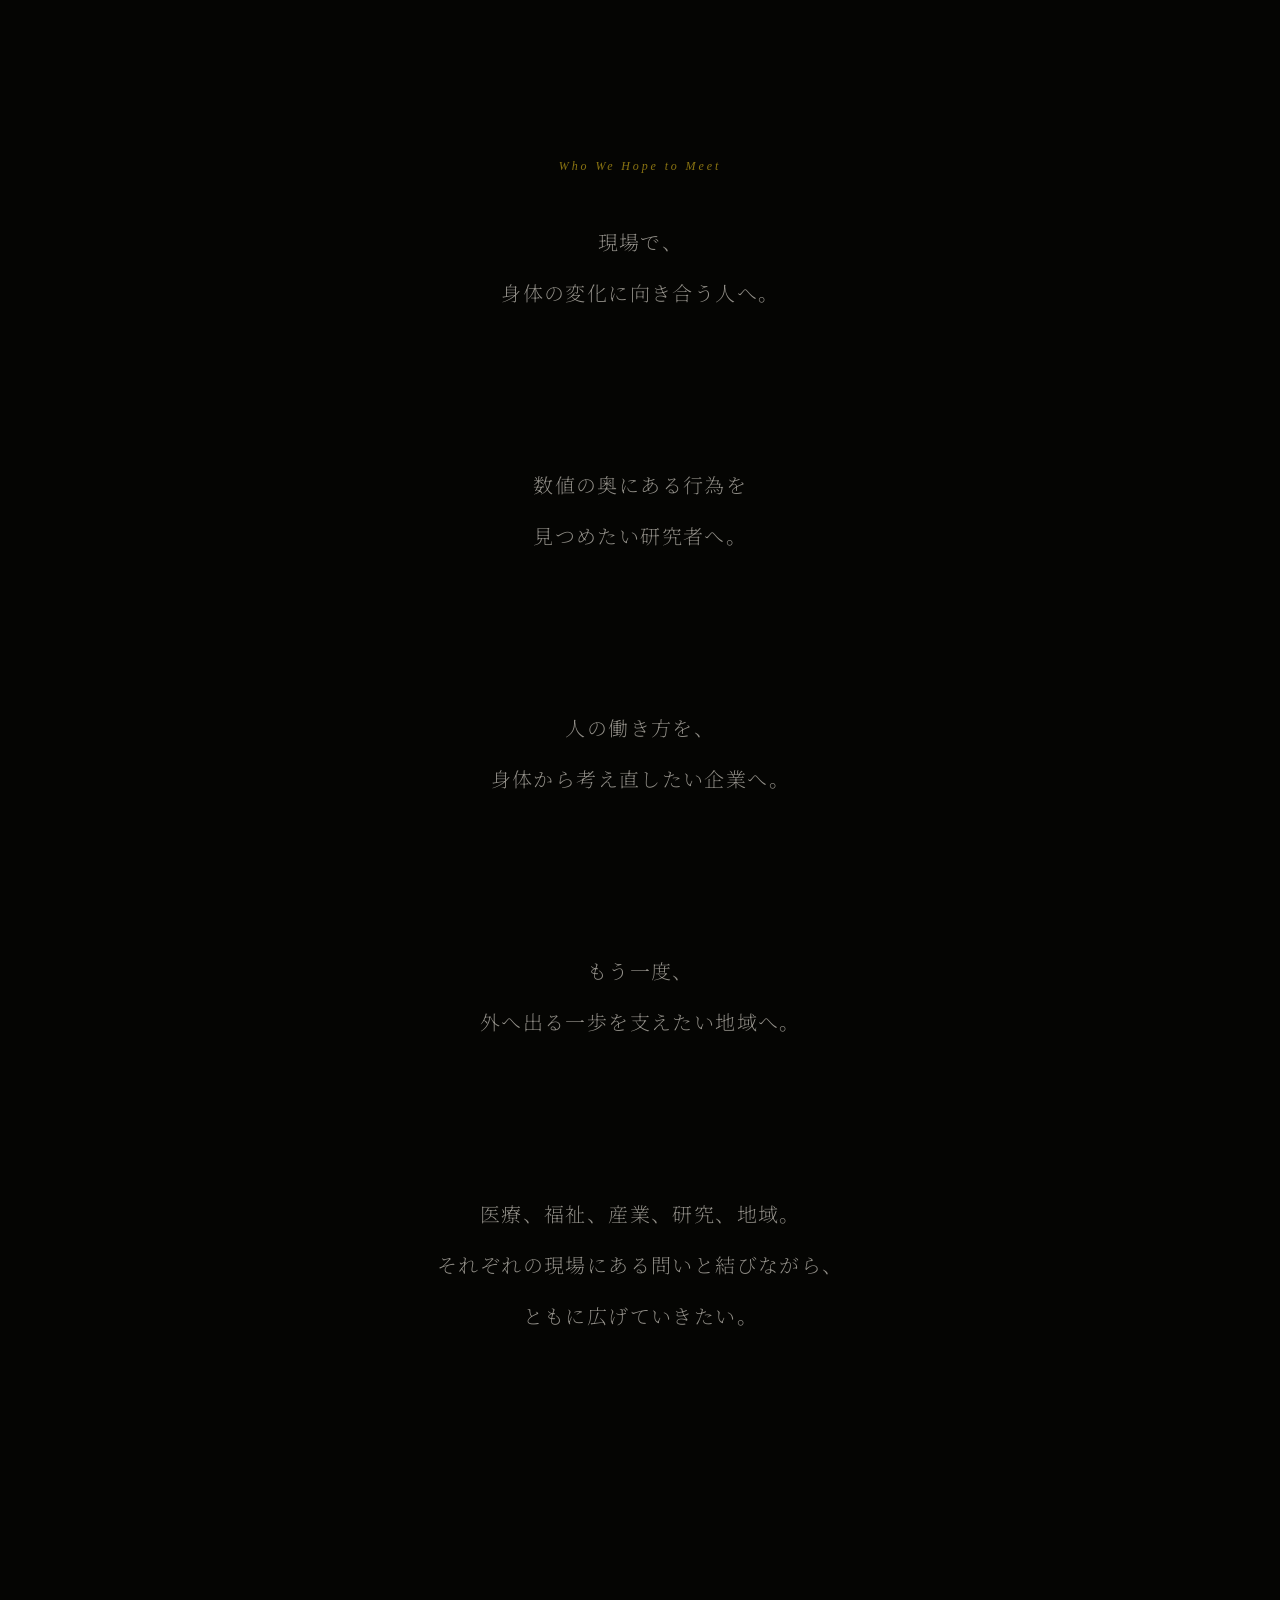
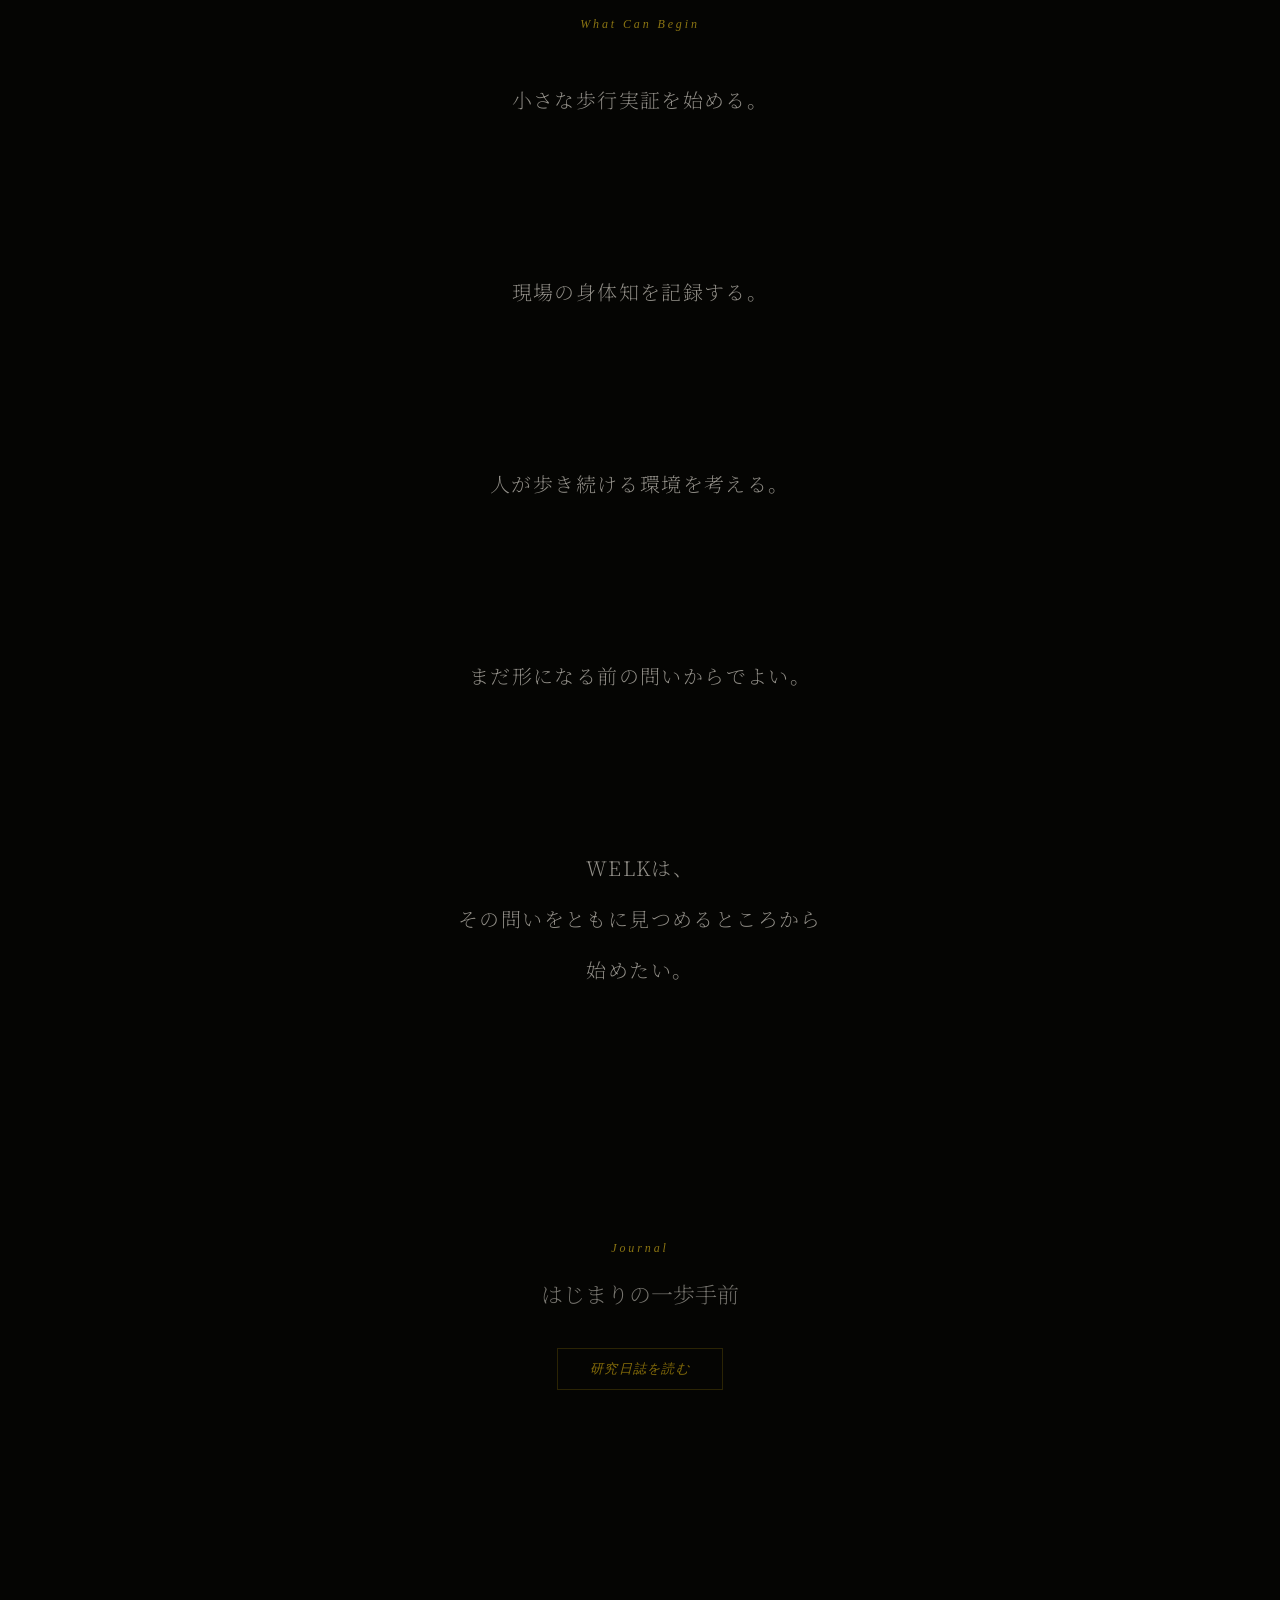
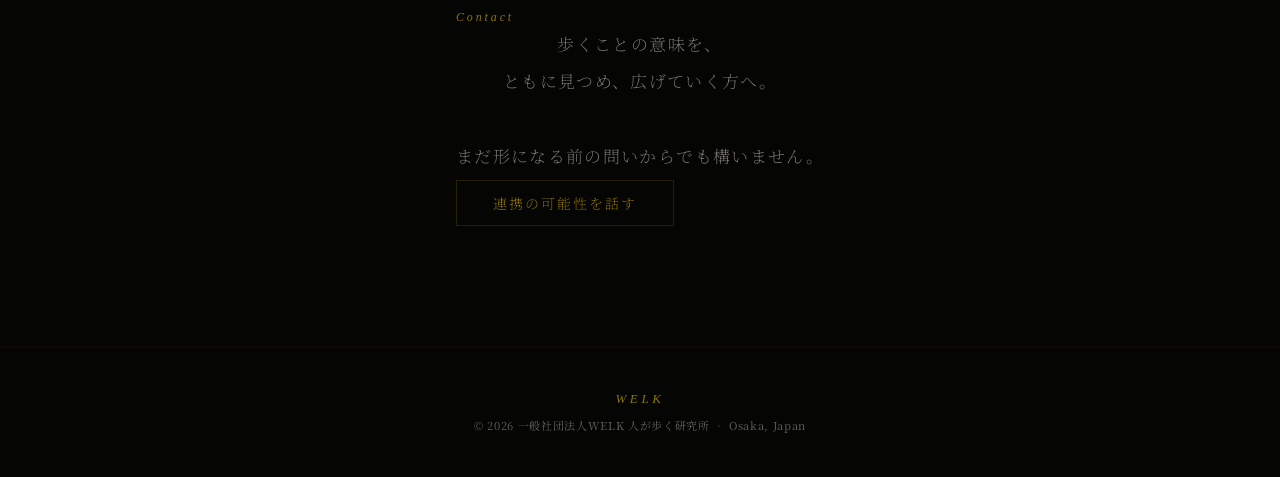
==== commit c54e4d57: "Add files via upload" ====
--- a/index.html
+++ b/index.html
@@ -134,8 +134,8 @@
       filter: blur(10px) brightness(.6);
       animation: emerge 0.5s cubic-bezier(.16,1,.3,1) forwards;
     }
-    .line:nth-child(1) { animation-delay: 0s; }
-    .line:nth-child(2) { animation-delay: 0.15s; }
+    .line:nth-child(1) { animation-delay: 0.3s; }
+    .line:nth-child(2) { animation-delay: 0.5s; }
     .hero-en {
       display: block; margin-top: 30px;
       font-family: 'IM Fell English', serif; font-style: italic;
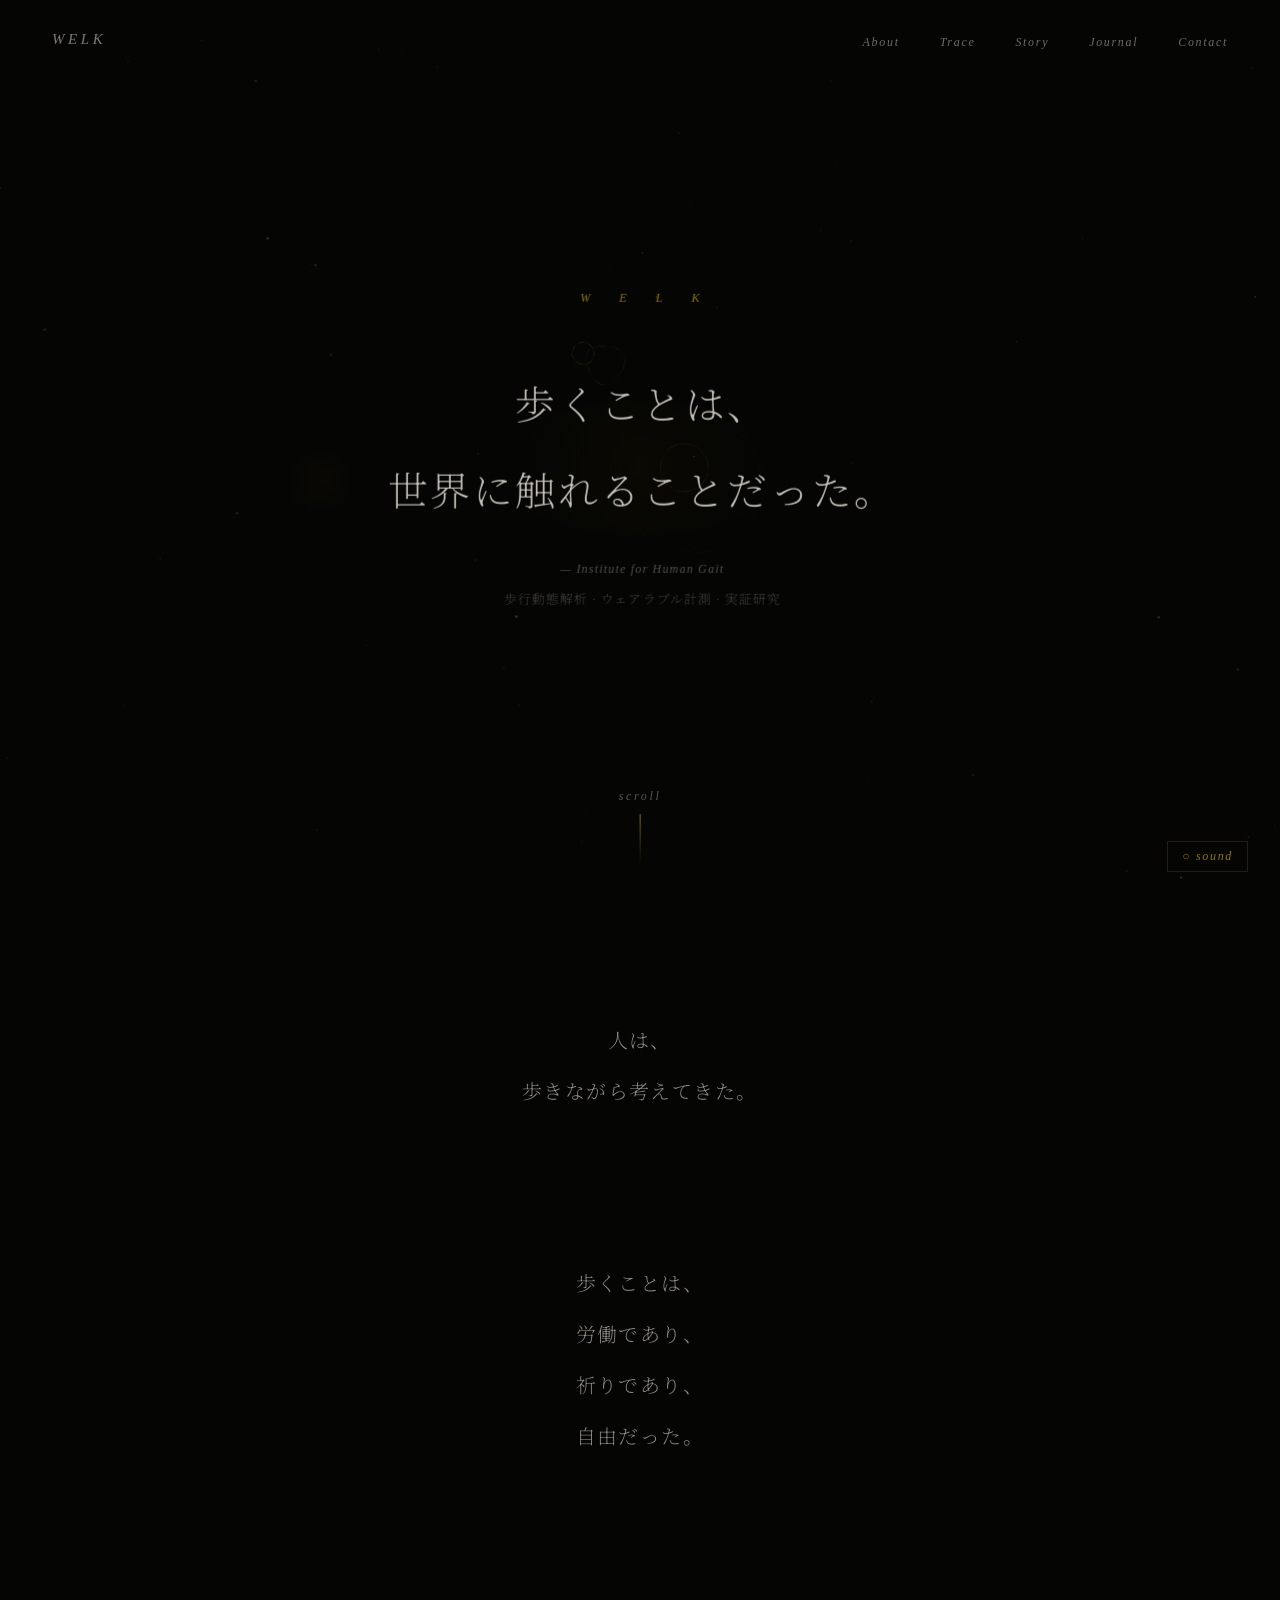
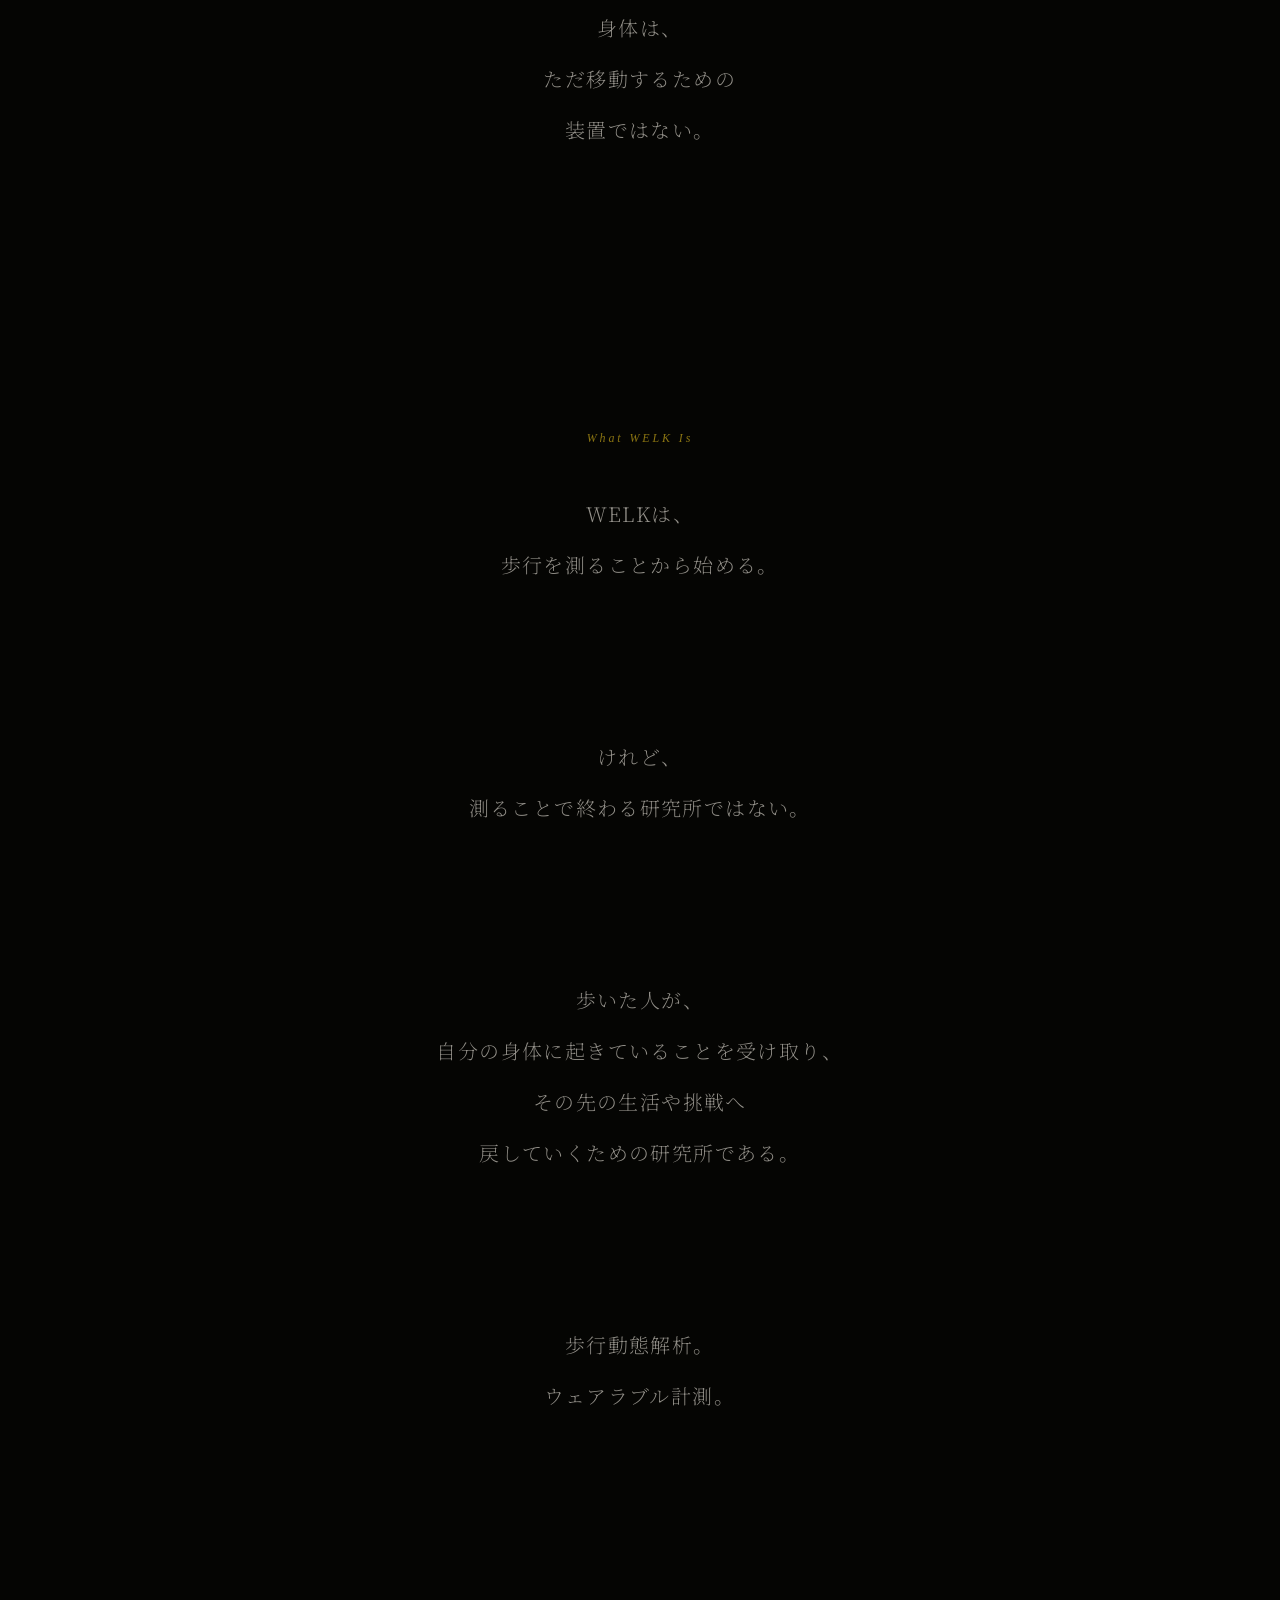
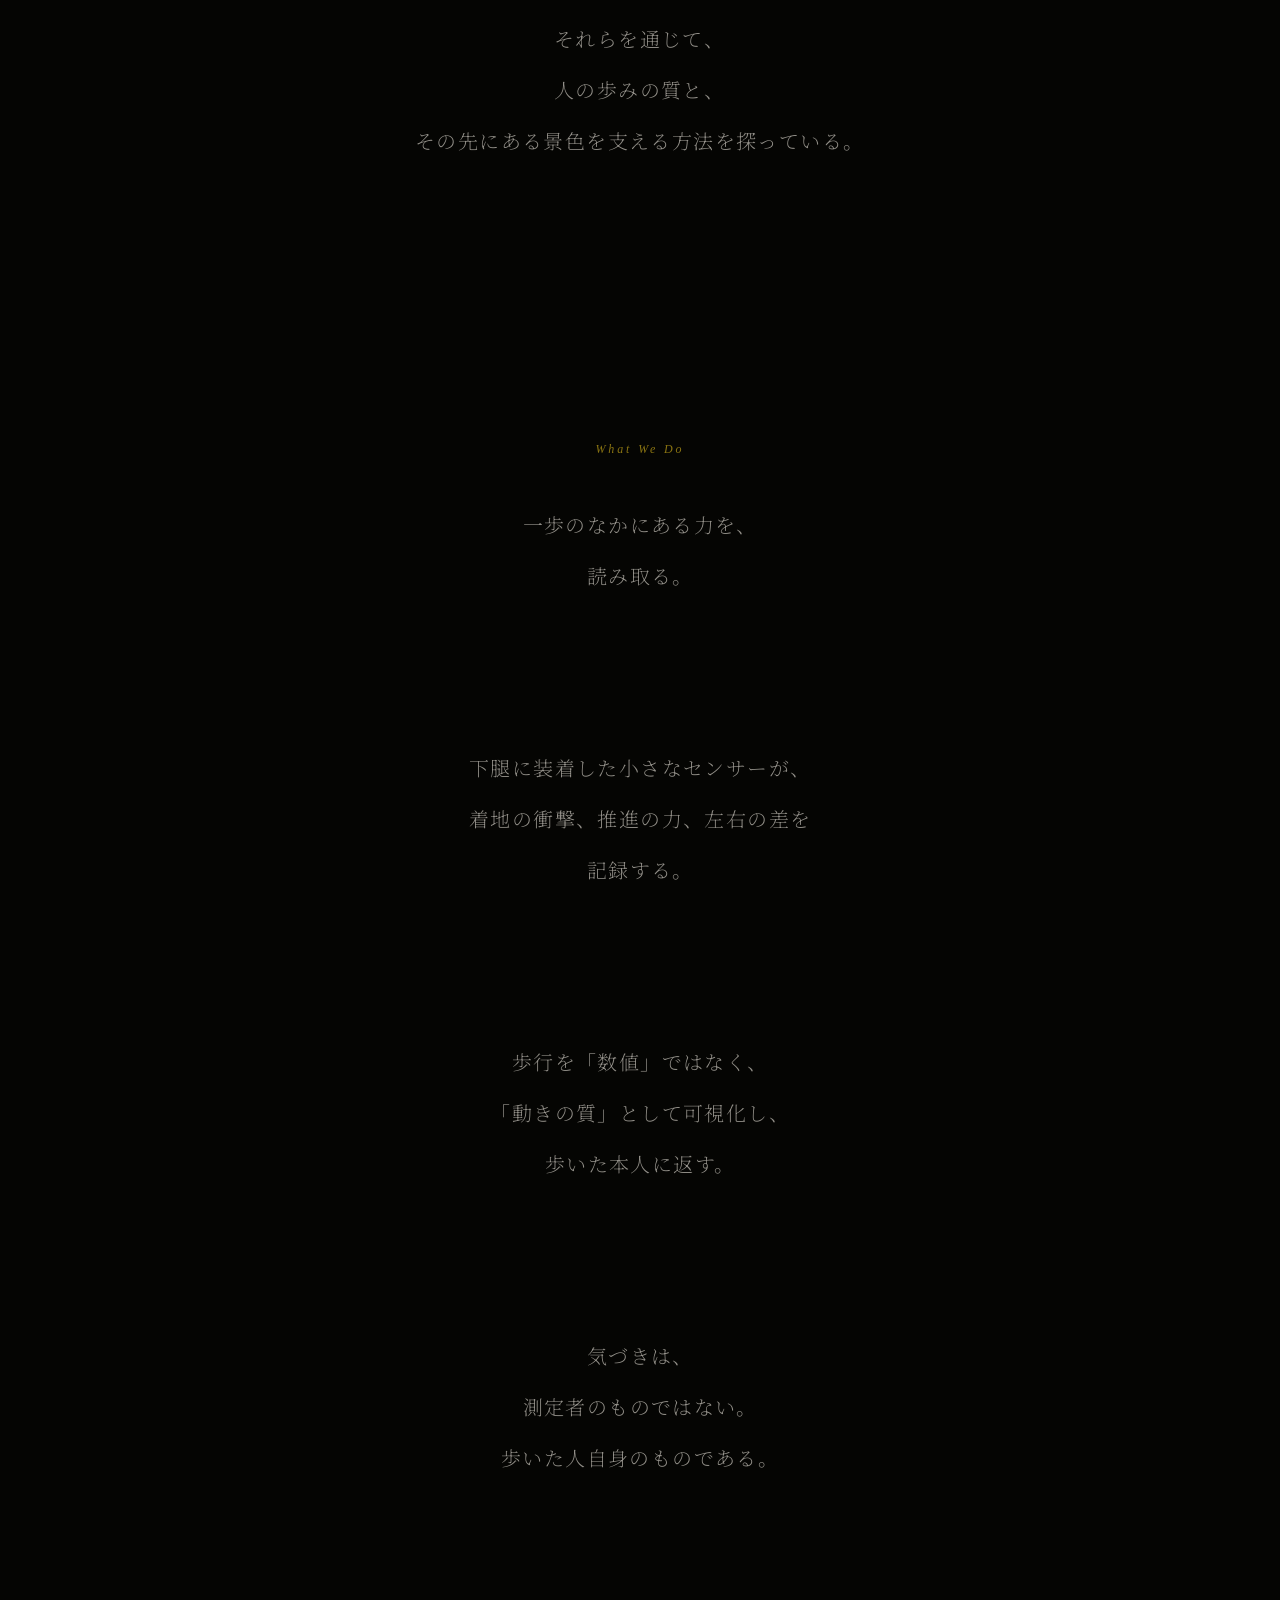
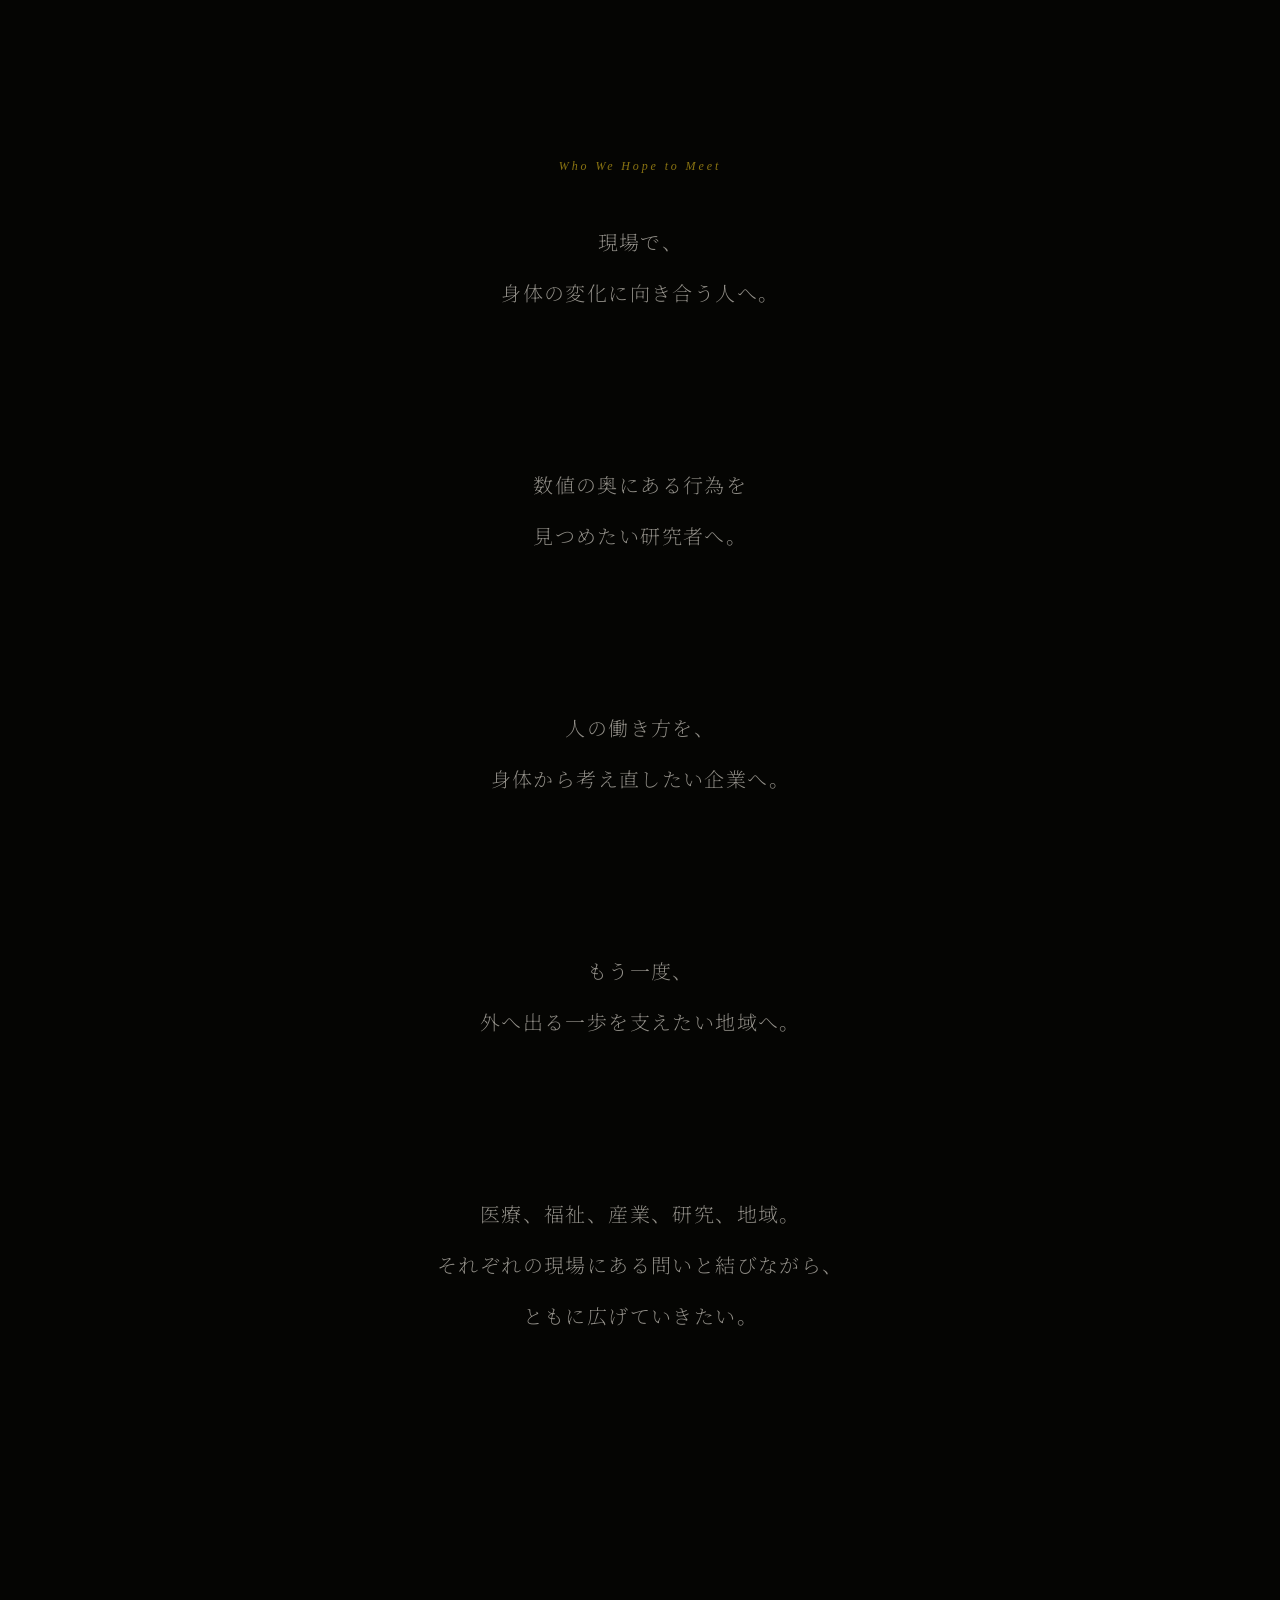
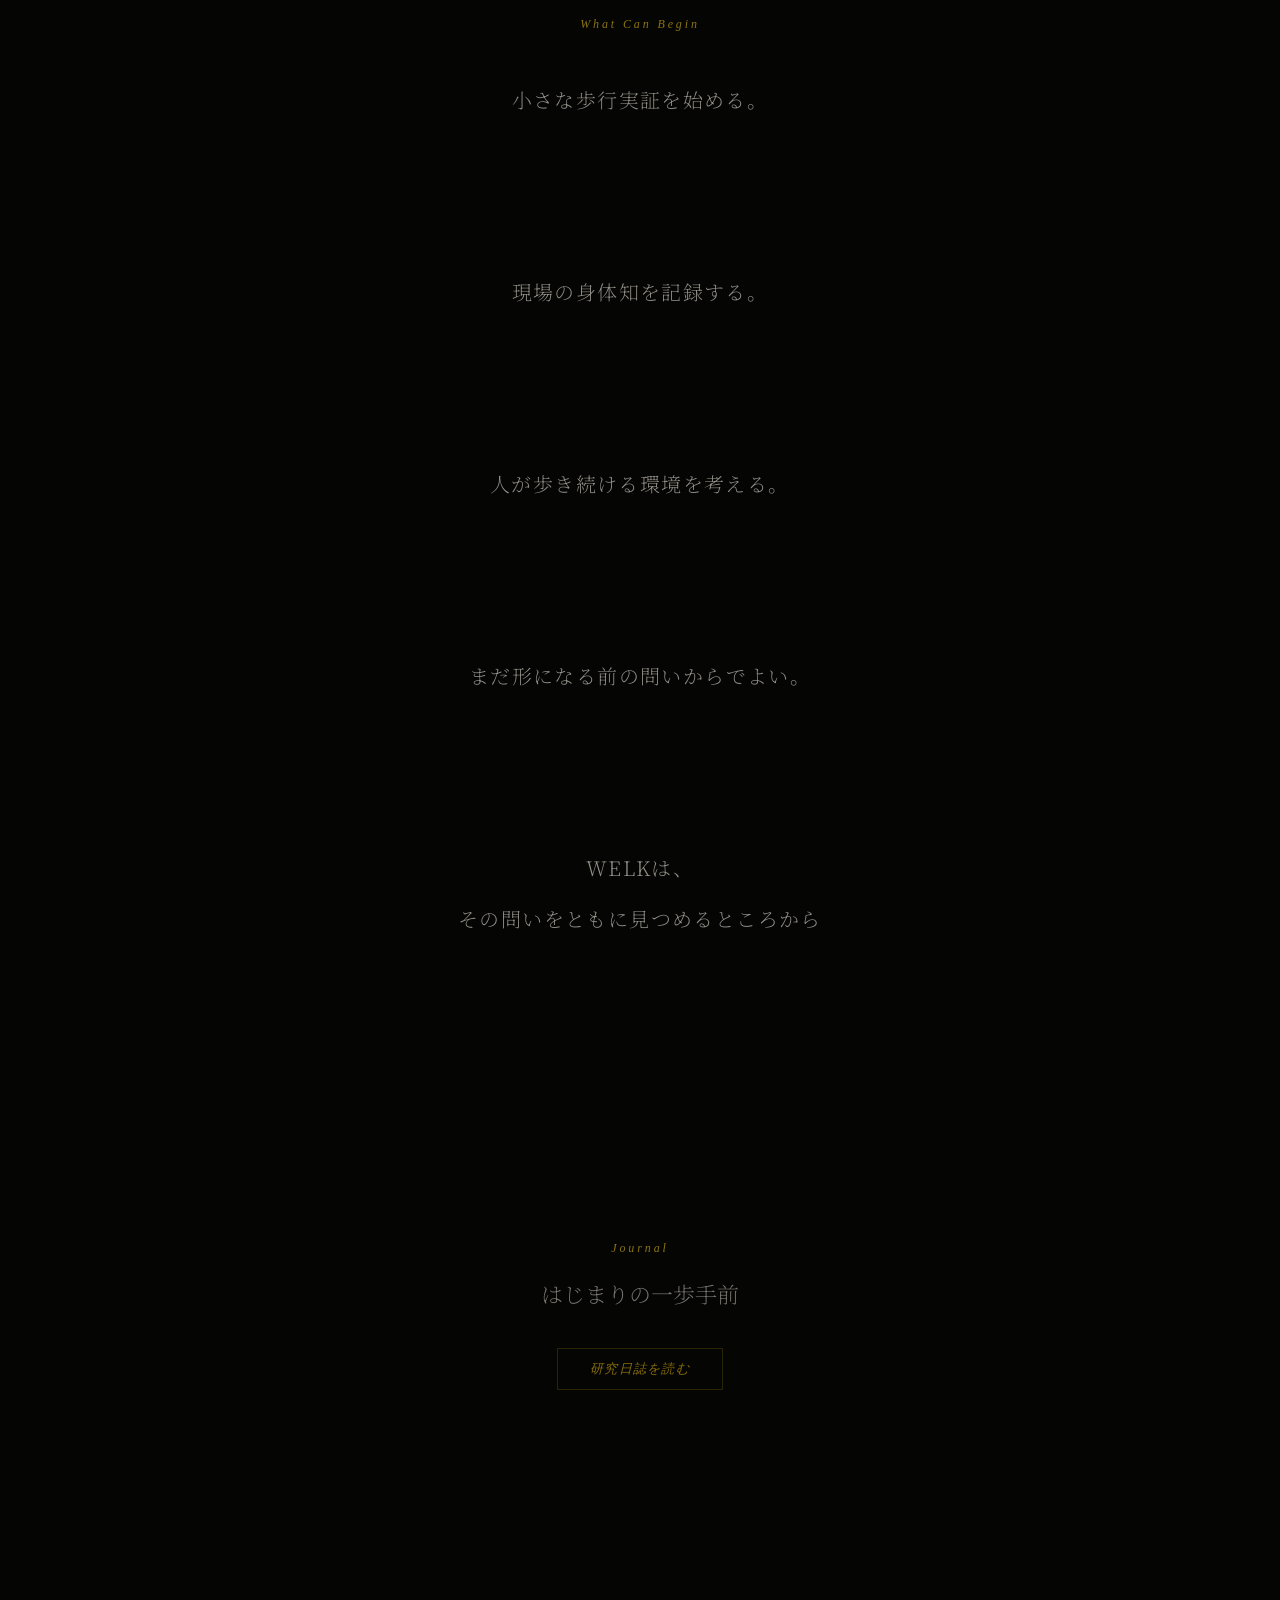
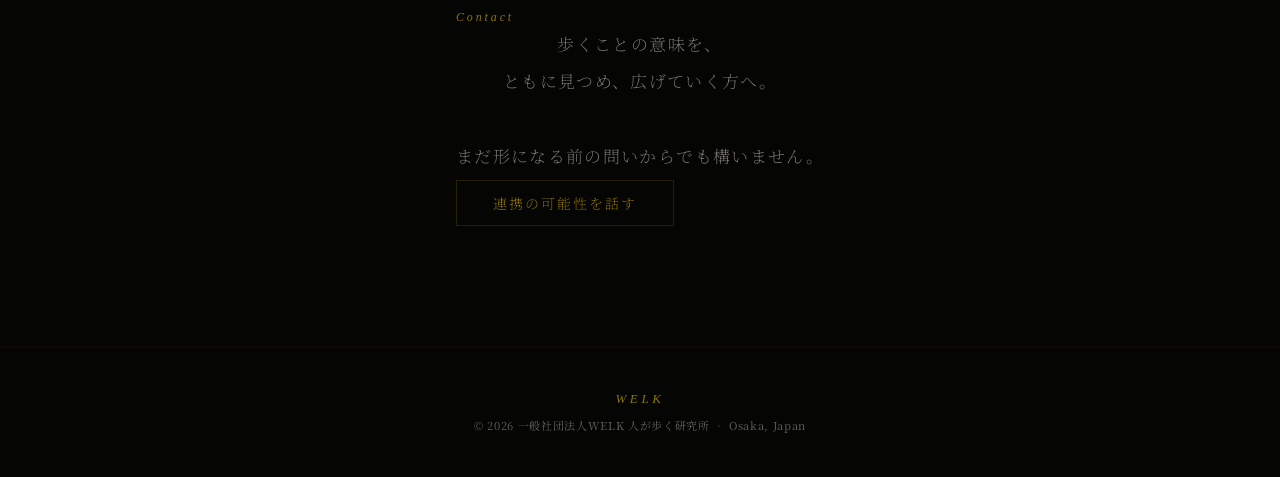
==== commit fcdb41cb: "Add files via upload" ====
--- a/index.html
+++ b/index.html
@@ -113,8 +113,8 @@
     }
     .hero-text {
       text-align: center;
-      opacity: 0;
-      animation: riseIn 0.7s cubic-bezier(.16,1,.3,1) 0s forwards;
+      opacity: 1;
+      
       /* drift applied via JS */
       will-change: transform;
     }
@@ -132,16 +132,16 @@
     .line {
       display: block; opacity: 0;
       filter: blur(10px) brightness(.6);
-      animation: emerge 0.5s cubic-bezier(.16,1,.3,1) forwards;
-    }
-    .line:nth-child(1) { animation-delay: 0.3s; }
-    .line:nth-child(2) { animation-delay: 0.5s; }
+      animation: emerge 2.4s cubic-bezier(.16,1,.3,1) forwards;
+    }
+    .line:nth-child(1) { animation-delay: 0s; animation-duration: 4.8s; }
+    .line:nth-child(2) { animation-delay: 2.0s; }
     .hero-en {
       display: block; margin-top: 30px;
       font-family: 'IM Fell English', serif; font-style: italic;
       font-size: 12px; letter-spacing: .1em;
       color: rgba(234,229,220,.34);
-      opacity: 0; animation: fadeOnly 0.5s ease 0.3s forwards;
+      opacity: 1;
     }
     .scroll-ind {
       position: absolute; bottom: 36px; left: 50%;
@@ -405,7 +405,7 @@
       <span class="line">世界に触れることだった。</span>
     </h1>
     <span class="hero-en">— Institute for Human Gait</span>
-    <span class="hero-en" style="margin-top:12px;font-family:'Noto Serif JP',serif;font-style:normal;font-weight:200;font-size:clamp(11px,1.2vw,13px);letter-spacing:.08em;color:rgba(234,229,220,.3);animation-delay:0.5s">歩行動態解析 · ウェアラブル計測 · 実証研究</span>
+    <span class="hero-en" style="margin-top:12px;font-family:'Noto Serif JP',serif;font-style:normal;font-weight:200;font-size:clamp(11px,1.2vw,13px);letter-spacing:.08em;color:rgba(234,229,220,.3)">歩行動態解析 · ウェアラブル計測 · 実証研究</span>
   </div>
   <div class="scroll-ind">
     <span>scroll</span>
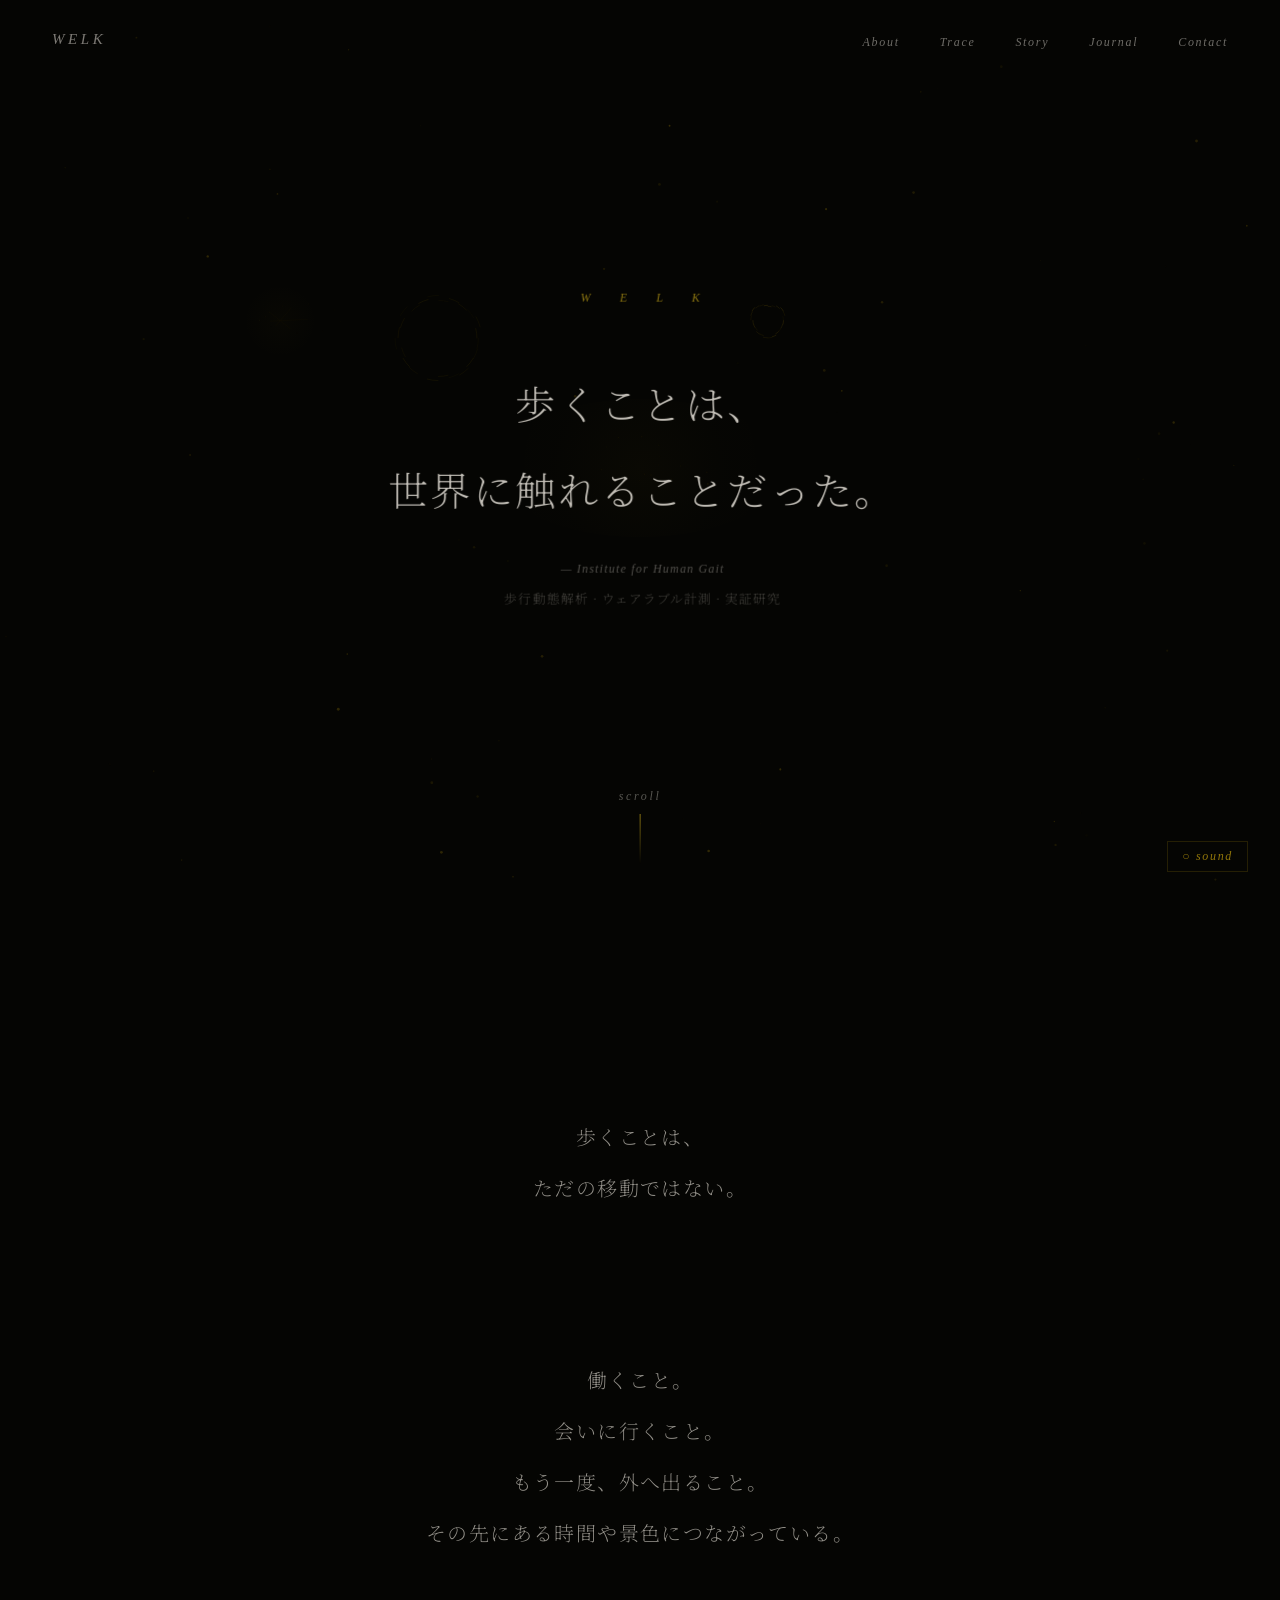
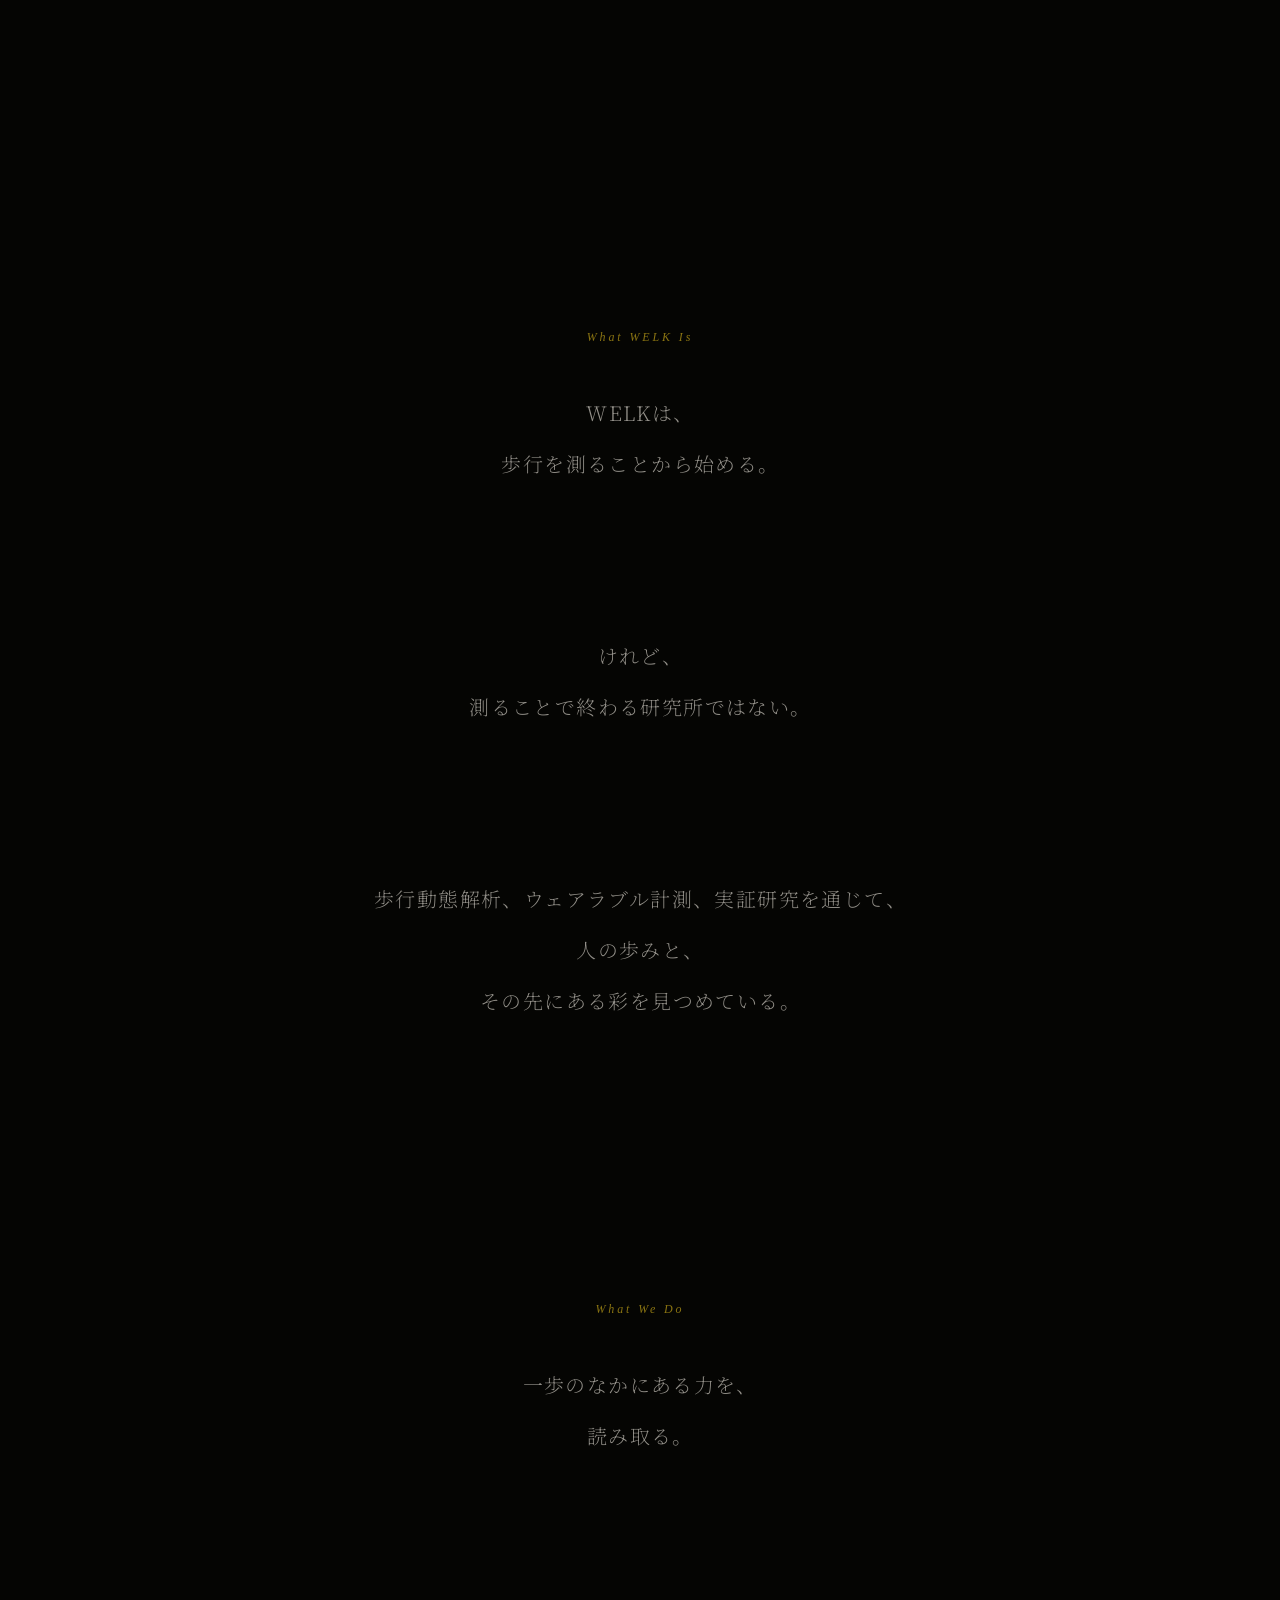
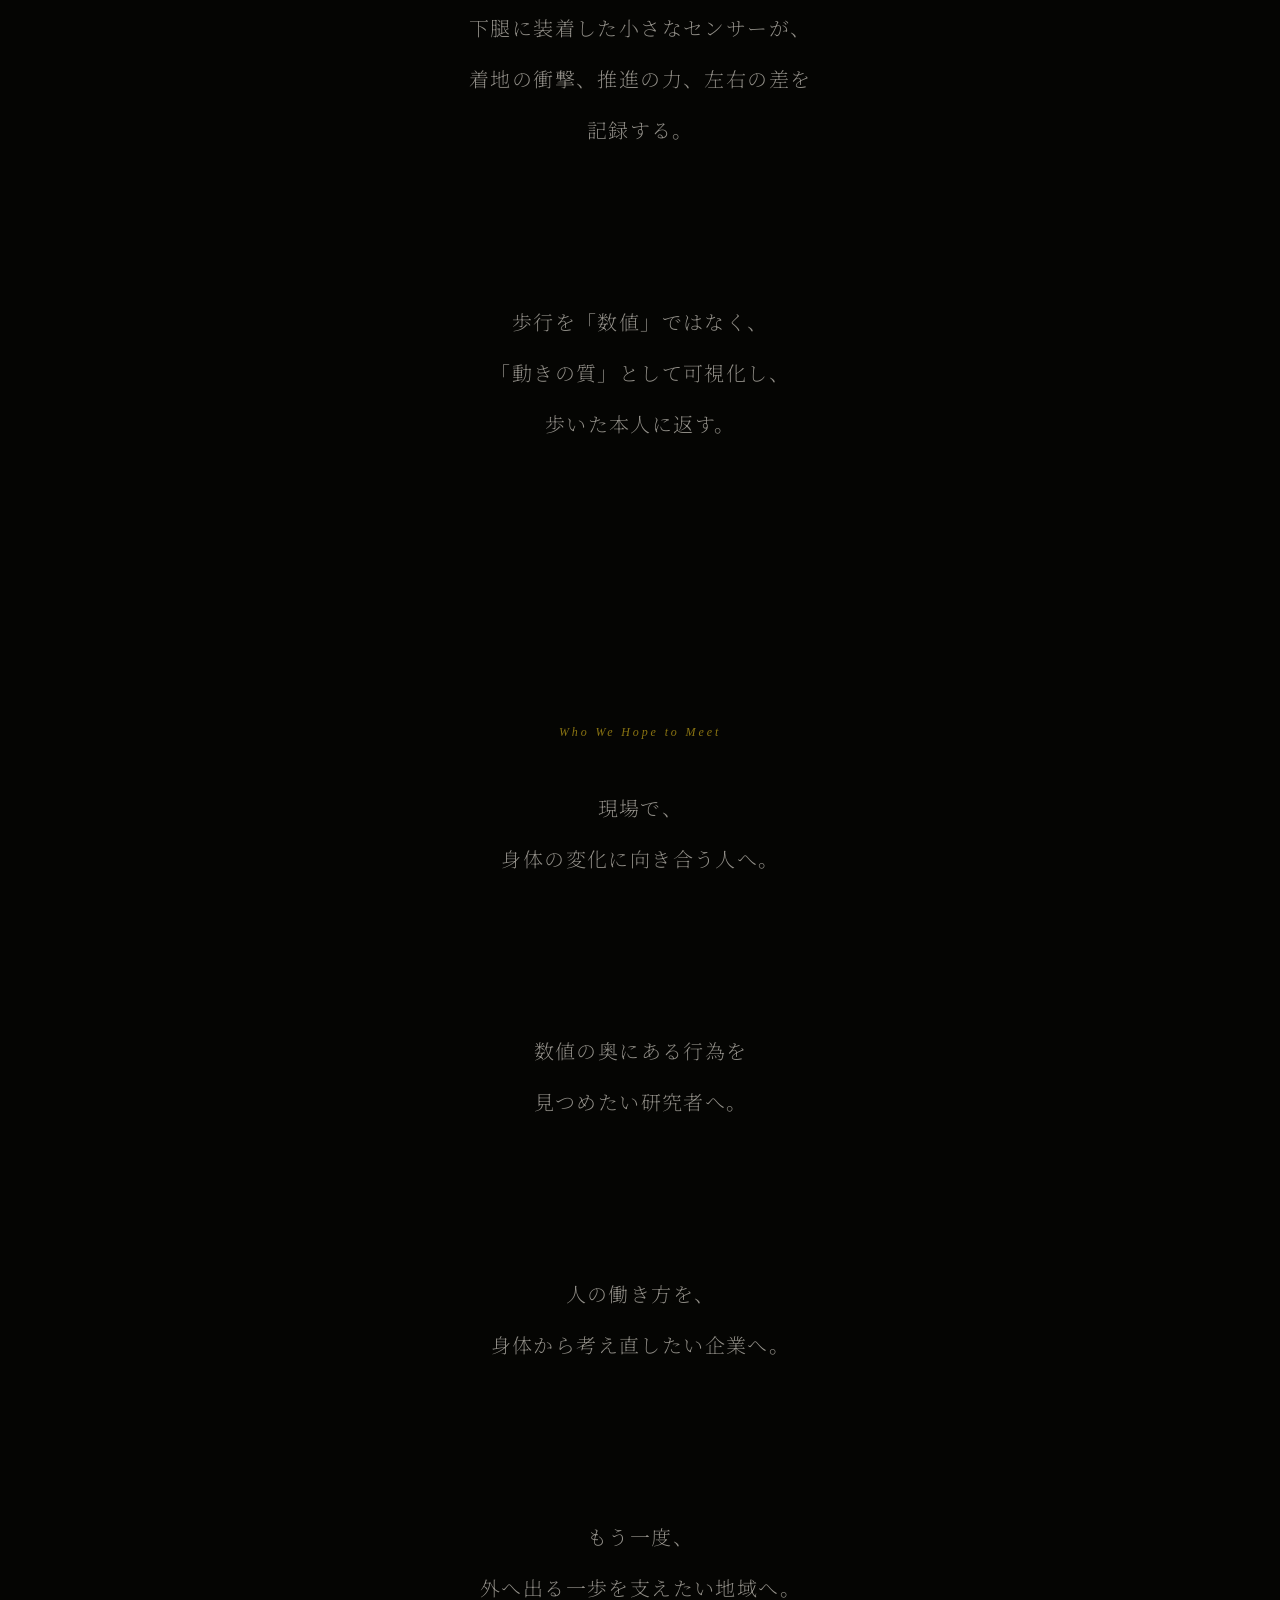
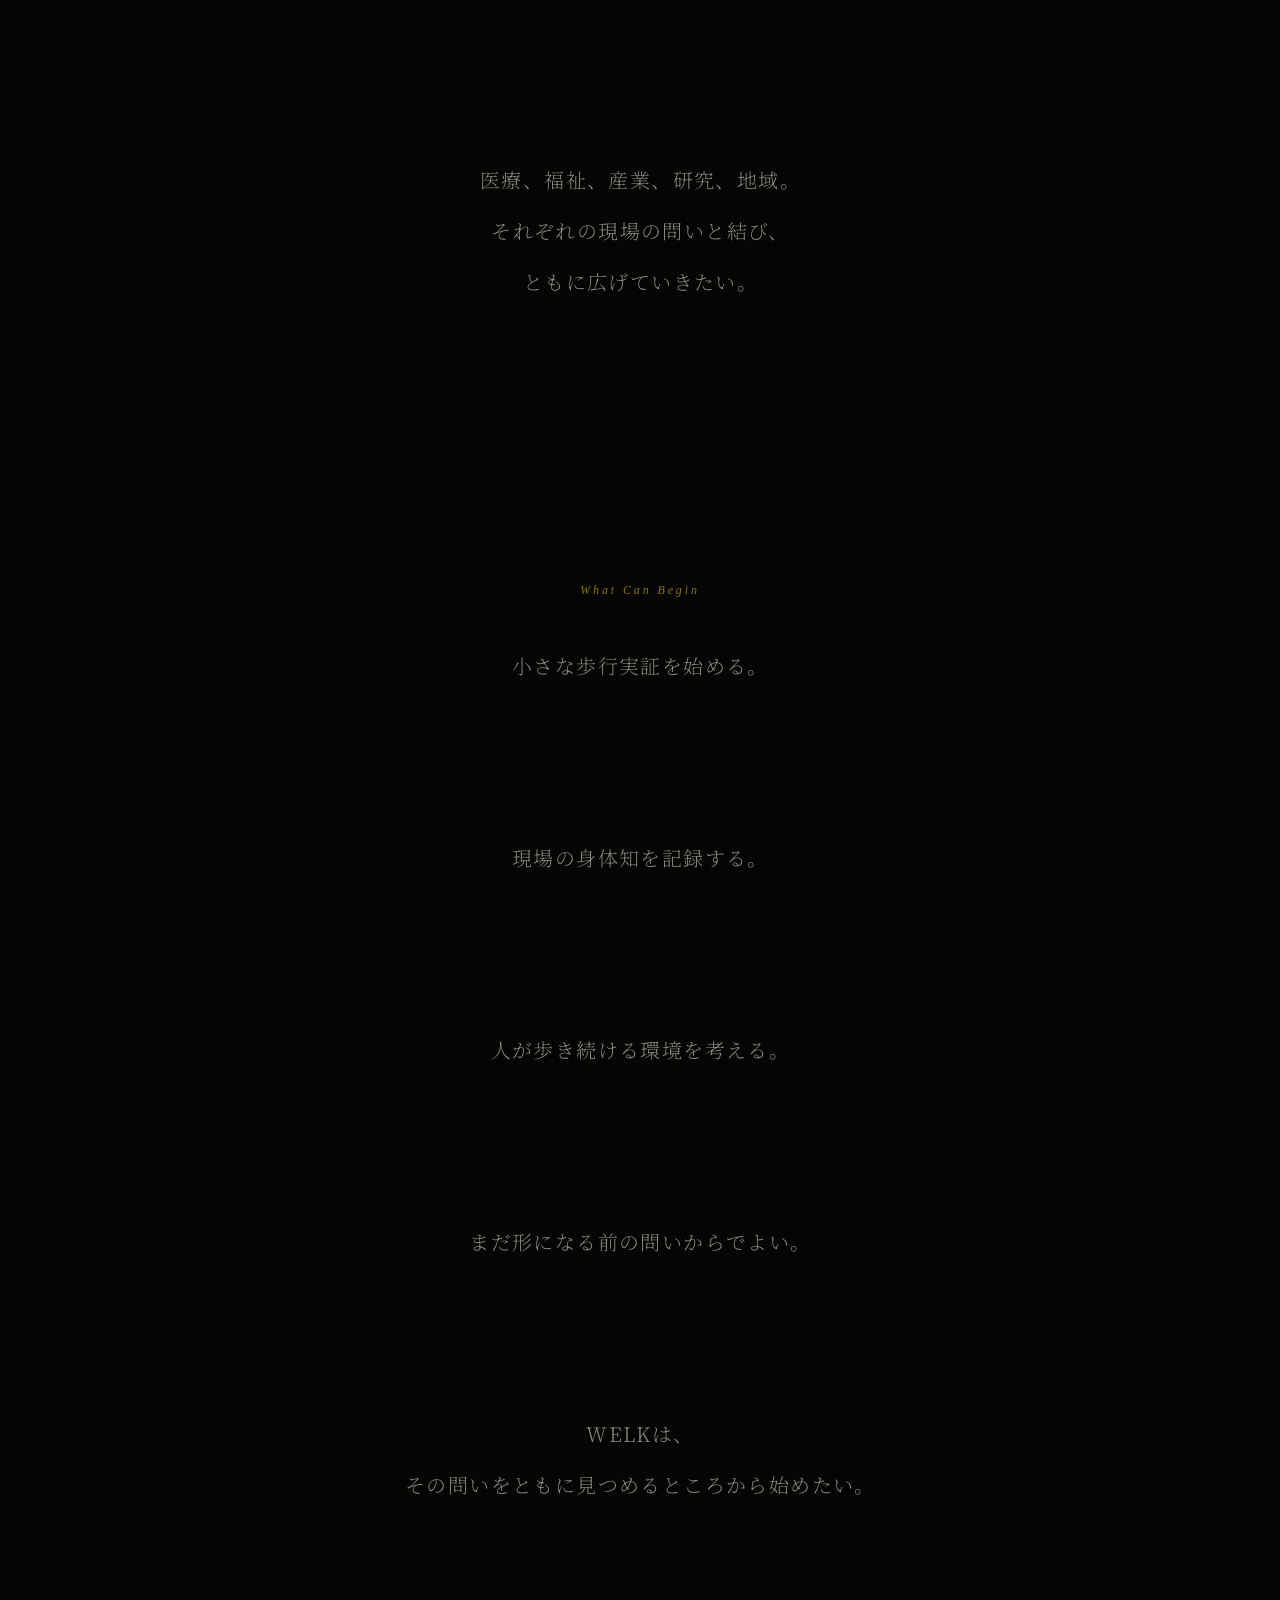
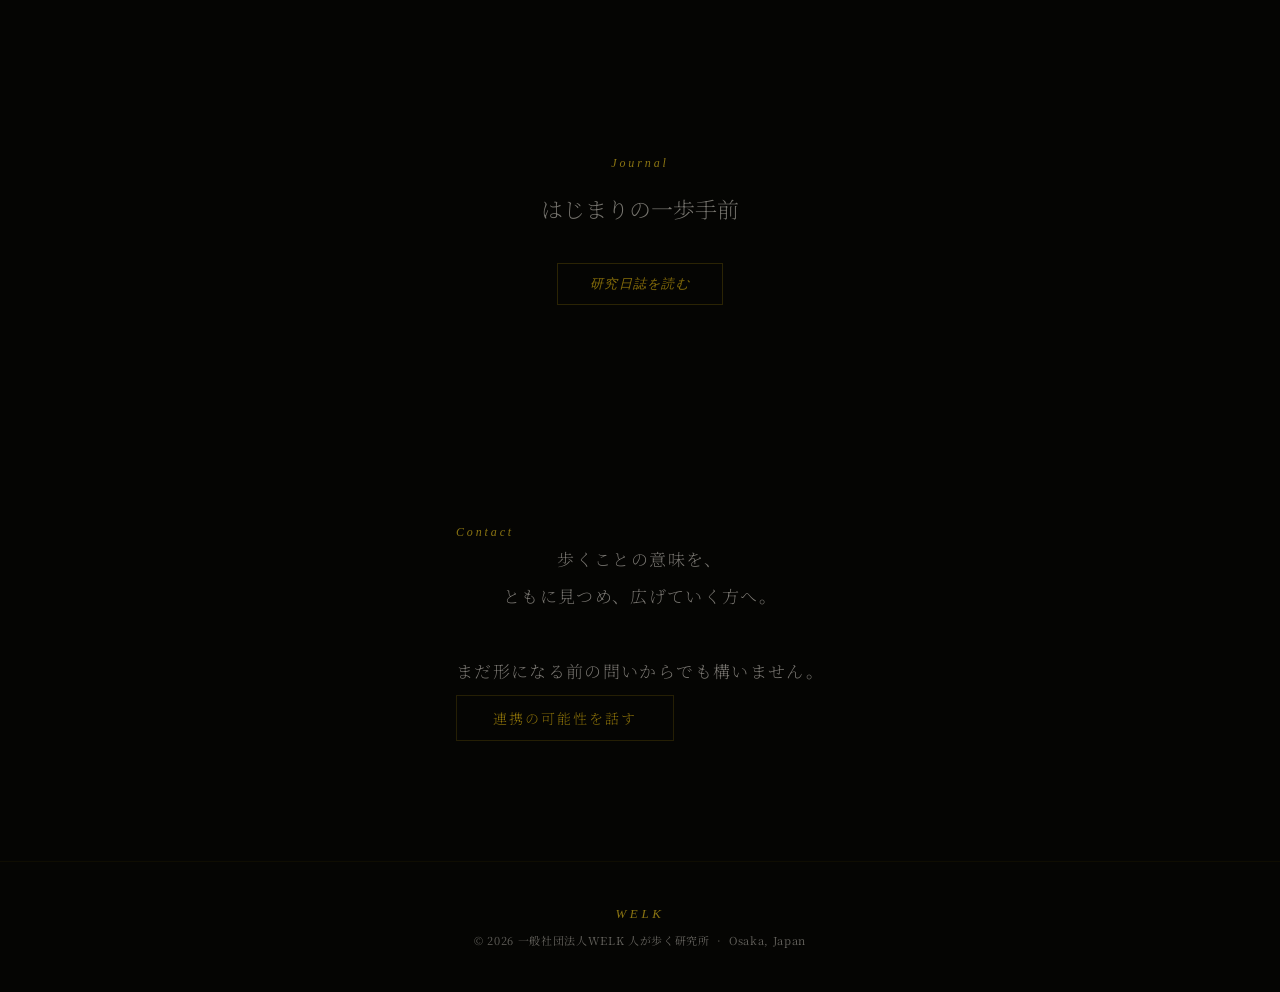
==== commit 5f759361: "Add files via upload" ====
--- a/index.html
+++ b/index.html
@@ -416,35 +416,20 @@
 <section id="about">
   <div class="about-inner">
 
-    <!-- ブロック1：人は、歩きながら考えてきた。 -->
-    <div class="thought-group">
-      <!-- 間:0ms  duration:3.2s  drift:ゆっくり -->
-      <span class="word-line" data-delay="0"    data-dur="3200" data-drift="7.5s" data-dy0="0px"    data-dy1="0.28px"  data-dy2="-0.18px">人は、</span>
-      <!-- 間:1100ms  duration:3.8s  より深く -->
-      <span class="word-line" data-delay="350" data-dur="3800" data-drift="9.2s" data-dy0="-0.1px" data-dy1="0.22px"  data-dy2="0.12px">歩きながら考えてきた。</span>
-    </div>
-
-    <div class="divider"></div>
-
-    <!-- ブロック2：歩くことは、労働であり、祈りであり、自由だった。 -->
-    <div class="thought-group">
-      <span class="word-line" data-delay="0"    data-dur="3000" data-drift="8.0s" data-dy0="0px"    data-dy1="0.2px"   data-dy2="-0.15px">歩くことは、</span>
-      <!-- 労働：短い間 -->
-      <span class="word-line" data-delay="300"  data-dur="3400" data-drift="7.2s" data-dy0="0.1px"  data-dy1="-0.18px" data-dy2="0.08px">労働であり、</span>
-      <!-- 祈り：少し長い間 -->
-      <span class="word-line" data-delay="650" data-dur="3600" data-drift="10s"  data-dy0="-0.1px" data-dy1="0.3px"   data-dy2="-0.1px">祈りであり、</span>
-      <!-- 自由：最も重い。長い間、深く、遅く -->
-      <span class="word-line heavy" data-delay="1100" data-dur="4800" data-drift="12s"  data-dy0="0px"    data-dy1="0.18px"  data-dy2="-0.25px">自由だった。</span>
-    </div>
-
-    <div class="divider"></div>
-
-    <!-- ブロック3：身体は、ただ移動するための、装置ではない。 -->
-    <div class="thought-group">
-      <span class="word-line" data-delay="0"    data-dur="3200" data-drift="8.5s" data-dy0="0.05px" data-dy1="-0.2px"  data-dy2="0.15px">身体は、</span>
-      <span class="word-line" data-delay="400" data-dur="3500" data-drift="9.8s" data-dy0="-0.1px" data-dy1="0.25px"  data-dy2="-0.08px">ただ移動するための</span>
-      <!-- 装置ではない：重い否定。沈み込むように -->
-      <span class="word-line heavy" data-delay="900" data-dur="4500" data-drift="11s"  data-dy0="0px"    data-dy1="0.2px"   data-dy2="-0.3px">装置ではない。</span>
+    <!-- ブロック1：歩くことは、ただの移動ではない。 -->
+    <div class="thought-group">
+      <span class="word-line" data-delay="0"   data-dur="3000" data-drift="8.0s" data-dy0="0px"    data-dy1="0.2px"   data-dy2="-0.15px">歩くことは、</span>
+      <span class="word-line heavy" data-delay="400" data-dur="4200" data-drift="10s" data-dy0="-0.08px" data-dy1="0.22px" data-dy2="0.1px">ただの移動ではない。</span>
+    </div>
+
+    <div class="divider"></div>
+
+    <!-- ブロック2：働くこと、会いに行くこと、外へ出ること -->
+    <div class="thought-group">
+      <span class="word-line" data-delay="0"   data-dur="3000" data-drift="8.5s" data-dy0="0.06px"  data-dy1="-0.18px" data-dy2="0.1px">働くこと。</span>
+      <span class="word-line" data-delay="350" data-dur="3200" data-drift="9.0s" data-dy0="-0.08px" data-dy1="0.2px"   data-dy2="-0.1px">会いに行くこと。</span>
+      <span class="word-line" data-delay="700" data-dur="3400" data-drift="9.8s" data-dy0="0.05px"  data-dy1="-0.15px" data-dy2="0.12px">もう一度、外へ出ること。</span>
+      <span class="word-line heavy" data-delay="1050" data-dur="4800" data-drift="12s" data-dy0="0px" data-dy1="0.18px" data-dy2="-0.25px">その先にある時間や景色につながっている。</span>
     </div>
 
   </div>
@@ -460,40 +445,23 @@
     <h2 class="section-eye">What WELK Is</h2>
 
     <div class="thought-group">
-      <span class="word-line" data-delay="0"    data-dur="3200" data-drift="8s"  data-dy0="0px"    data-dy1="0.22px"  data-dy2="-0.15px">WELKは、</span>
+      <span class="word-line" data-delay="0"   data-dur="3200" data-drift="8s"  data-dy0="0px"    data-dy1="0.22px"  data-dy2="-0.15px">WELKは、</span>
       <span class="word-line" data-delay="400" data-dur="3800" data-drift="10s" data-dy0="-0.08px" data-dy1="0.2px"  data-dy2="0.1px">歩行を測ることから始める。</span>
     </div>
 
     <div class="divider"></div>
 
     <div class="thought-group">
-      <span class="word-line" data-delay="0"    data-dur="3000" data-drift="8.5s" data-dy0="0.06px"  data-dy1="-0.15px" data-dy2="0.1px">けれど、</span>
-      <span class="word-line heavy" data-delay="450" data-dur="4400" data-drift="12s" data-dy0="0px"    data-dy1="0.15px" data-dy2="-0.22px">測ることで終わる研究所ではない。</span>
-    </div>
-
-    <div class="divider"></div>
-
-    <div class="thought-group">
-      <span class="word-line" data-delay="0"    data-dur="3000" data-drift="8.2s" data-dy0="0.05px"  data-dy1="-0.18px" data-dy2="0.12px">歩いた人が、</span>
-      <span class="word-line" data-delay="350" data-dur="3500" data-drift="9.5s" data-dy0="-0.1px"  data-dy1="0.2px"   data-dy2="-0.08px">自分の身体に起きていることを受け取り、</span>
-      <span class="word-line" data-delay="750" data-dur="3800" data-drift="10s"  data-dy0="0px"     data-dy1="0.18px"  data-dy2="-0.15px">その先の生活や挑戦へ</span>
-      <span class="word-line heavy" data-delay="1100" data-dur="4600" data-drift="13s" data-dy0="0px"    data-dy1="0.12px" data-dy2="-0.2px">戻していくための研究所である。</span>
-    </div>
-
-    <div class="divider"></div>
-
-    <div class="thought-group">
-      <span class="word-line" data-delay="0"    data-dur="2800" data-drift="7.5s" data-dy0="0.08px"  data-dy1="-0.15px" data-dy2="0.1px">歩行動態解析。</span>
-      <span class="word-line" data-delay="300" data-dur="2800" data-drift="7.8s" data-dy0="-0.06px" data-dy1="0.18px"  data-dy2="-0.1px">ウェアラブル計測。</span>
-      <span class="word-line" data-delay="2000" data-dur="2800" data-drift="8.2s" data-dy0="0.04px"  data-dy1="-0.12px" data-dy2="0.15px">実証研究。</span>
-    </div>
-
-    <div class="divider"></div>
-
-    <div class="thought-group">
-      <span class="word-line" data-delay="0"    data-dur="3200" data-drift="9s"  data-dy0="0px"    data-dy1="0.2px"   data-dy2="-0.12px">それらを通じて、</span>
-      <span class="word-line" data-delay="400" data-dur="3500" data-drift="10s" data-dy0="-0.08px" data-dy1="0.22px"  data-dy2="0.08px">人の歩みの質と、</span>
-      <span class="word-line heavy" data-delay="850" data-dur="4800" data-drift="13s" data-dy0="0px"    data-dy1="0.15px" data-dy2="-0.25px">その先にある景色を支える方法を探っている。</span>
+      <span class="word-line" data-delay="0"   data-dur="3000" data-drift="8.5s" data-dy0="0.06px"  data-dy1="-0.15px" data-dy2="0.1px">けれど、</span>
+      <span class="word-line heavy" data-delay="450" data-dur="4400" data-drift="12s" data-dy0="0px" data-dy1="0.15px" data-dy2="-0.22px">測ることで終わる研究所ではない。</span>
+    </div>
+
+    <div class="divider"></div>
+
+    <div class="thought-group">
+      <span class="word-line" data-delay="0"   data-dur="3000" data-drift="8.5s" data-dy0="0.05px"  data-dy1="-0.15px" data-dy2="0.12px">歩行動態解析、ウェアラブル計測、実証研究を通じて、</span>
+      <span class="word-line" data-delay="400" data-dur="3400" data-drift="9.8s" data-dy0="-0.08px" data-dy1="0.2px"   data-dy2="-0.1px">人の歩みと、</span>
+      <span class="word-line heavy" data-delay="800" data-dur="4800" data-drift="13s" data-dy0="0px" data-dy1="0.15px" data-dy2="-0.25px">その先にある彩を見つめている。</span>
     </div>
 
   </div>
@@ -524,17 +492,9 @@
     <div class="divider"></div>
 
     <div class="thought-group">
-      <span class="word-line" data-delay="0"    data-dur="3200" data-drift="8.8s" data-dy0="0.1px"   data-dy1="-0.15px" data-dy2="0.08px">歩行を「数値」ではなく、</span>
+      <span class="word-line" data-delay="0"   data-dur="3200" data-drift="8.8s" data-dy0="0.1px"   data-dy1="-0.15px" data-dy2="0.08px">歩行を「数値」ではなく、</span>
       <span class="word-line" data-delay="400" data-dur="3500" data-drift="10s"  data-dy0="-0.1px"  data-dy1="0.22px"  data-dy2="-0.08px">「動きの質」として可視化し、</span>
-      <span class="word-line heavy" data-delay="850" data-dur="4400" data-drift="12s" data-dy0="0px"    data-dy1="0.15px" data-dy2="-0.22px">歩いた本人に返す。</span>
-    </div>
-
-    <div class="divider"></div>
-
-    <div class="thought-group">
-      <span class="word-line" data-delay="0"    data-dur="3000" data-drift="8.5s" data-dy0="0px"     data-dy1="0.2px"   data-dy2="-0.12px">気づきは、</span>
-      <span class="word-line" data-delay="300" data-dur="3400" data-drift="9.2s" data-dy0="-0.06px" data-dy1="0.18px"  data-dy2="0.1px">測定者のものではない。</span>
-      <span class="word-line heavy" data-delay="800" data-dur="5000" data-drift="14s" data-dy0="0px" data-dy1="0.12px" data-dy2="-0.2px">歩いた人自身のものである。</span>
+      <span class="word-line heavy" data-delay="850" data-dur="4400" data-drift="12s" data-dy0="0px" data-dy1="0.15px" data-dy2="-0.22px">歩いた本人に返す。</span>
     </div>
 
   </div>
@@ -578,9 +538,9 @@
     <div class="divider"></div>
 
     <div class="thought-group">
-      <span class="word-line" data-delay="0"    data-dur="2800" data-drift="8s"   data-dy0="0.08px"  data-dy1="-0.12px" data-dy2="0.1px">医療、福祉、産業、研究、地域。</span>
-      <span class="word-line" data-delay="400" data-dur="3400" data-drift="9.5s" data-dy0="0px"     data-dy1="0.18px"  data-dy2="-0.15px">それぞれの現場にある問いと結びながら、</span>
-      <span class="word-line heavy" data-delay="850" data-dur="5000" data-drift="14s" data-dy0="0px"     data-dy1="0.12px"  data-dy2="-0.2px">ともに広げていきたい。</span>
+      <span class="word-line" data-delay="0"   data-dur="2800" data-drift="8s"   data-dy0="0.08px"  data-dy1="-0.12px" data-dy2="0.1px">医療、福祉、産業、研究、地域。</span>
+      <span class="word-line" data-delay="400" data-dur="3400" data-drift="9.5s" data-dy0="0px"     data-dy1="0.18px"  data-dy2="-0.15px">それぞれの現場の問いと結び、</span>
+      <span class="word-line heavy" data-delay="850" data-dur="5000" data-drift="14s" data-dy0="0px" data-dy1="0.12px"  data-dy2="-0.2px">ともに広げていきたい。</span>
     </div>
 
   </div>
@@ -620,9 +580,8 @@
     <div class="divider"></div>
 
     <div class="thought-group">
-      <span class="word-line" data-delay="0"    data-dur="3200" data-drift="9s"   data-dy0="0px"    data-dy1="0.18px"  data-dy2="-0.12px">WELKは、</span>
-      <span class="word-line" data-delay="400" data-dur="3600" data-drift="10.5s" data-dy0="-0.06px" data-dy1="0.2px"  data-dy2="0.1px">その問いをともに見つめるところから</span>
-      <span class="word-line heavy" data-delay="850" data-dur="4800" data-drift="13s" data-dy0="0px"    data-dy1="0.15px" data-dy2="-0.2px">始めたい。</span>
+      <span class="word-line" data-delay="0"   data-dur="3200" data-drift="9s"   data-dy0="0px"    data-dy1="0.18px"  data-dy2="-0.12px">WELKは、</span>
+      <span class="word-line heavy" data-delay="400" data-dur="4800" data-drift="13s" data-dy0="0px" data-dy1="0.15px" data-dy2="-0.2px">その問いをともに見つめるところから始めたい。</span>
     </div>
 
   </div>
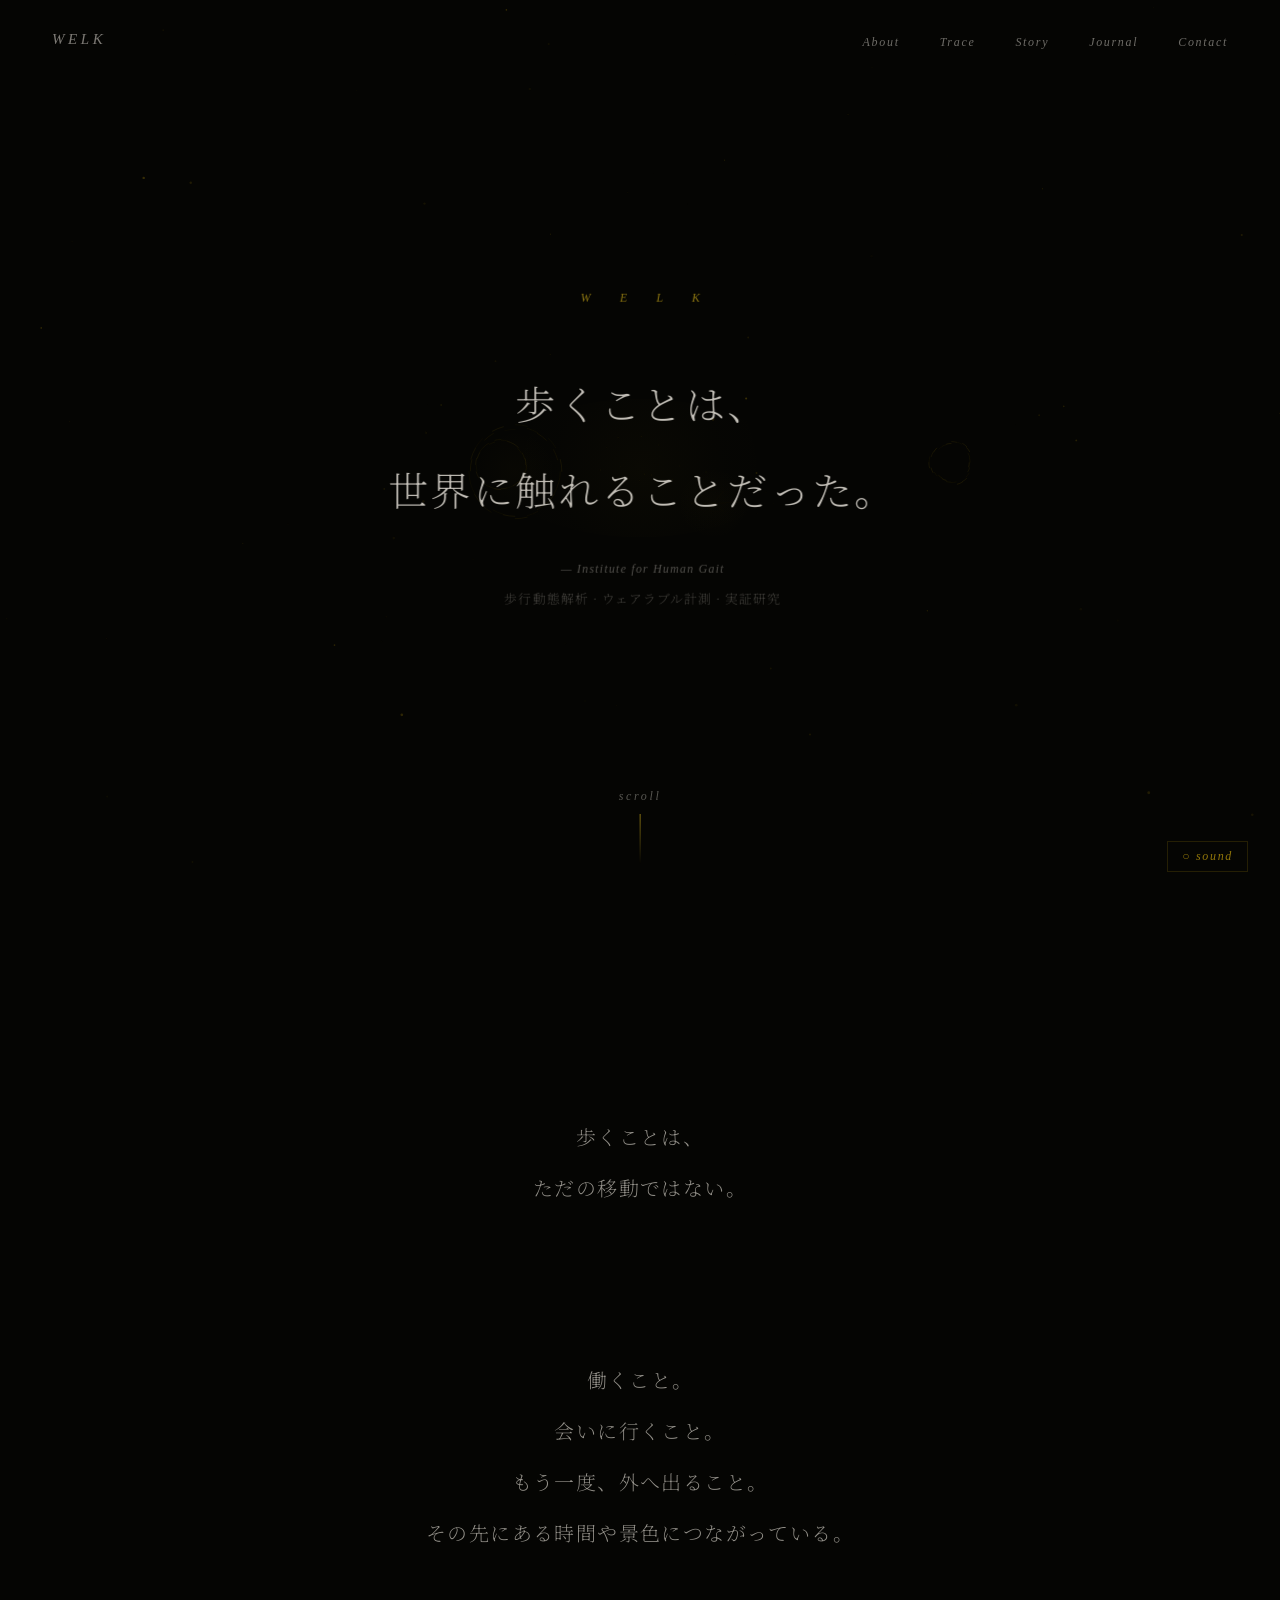
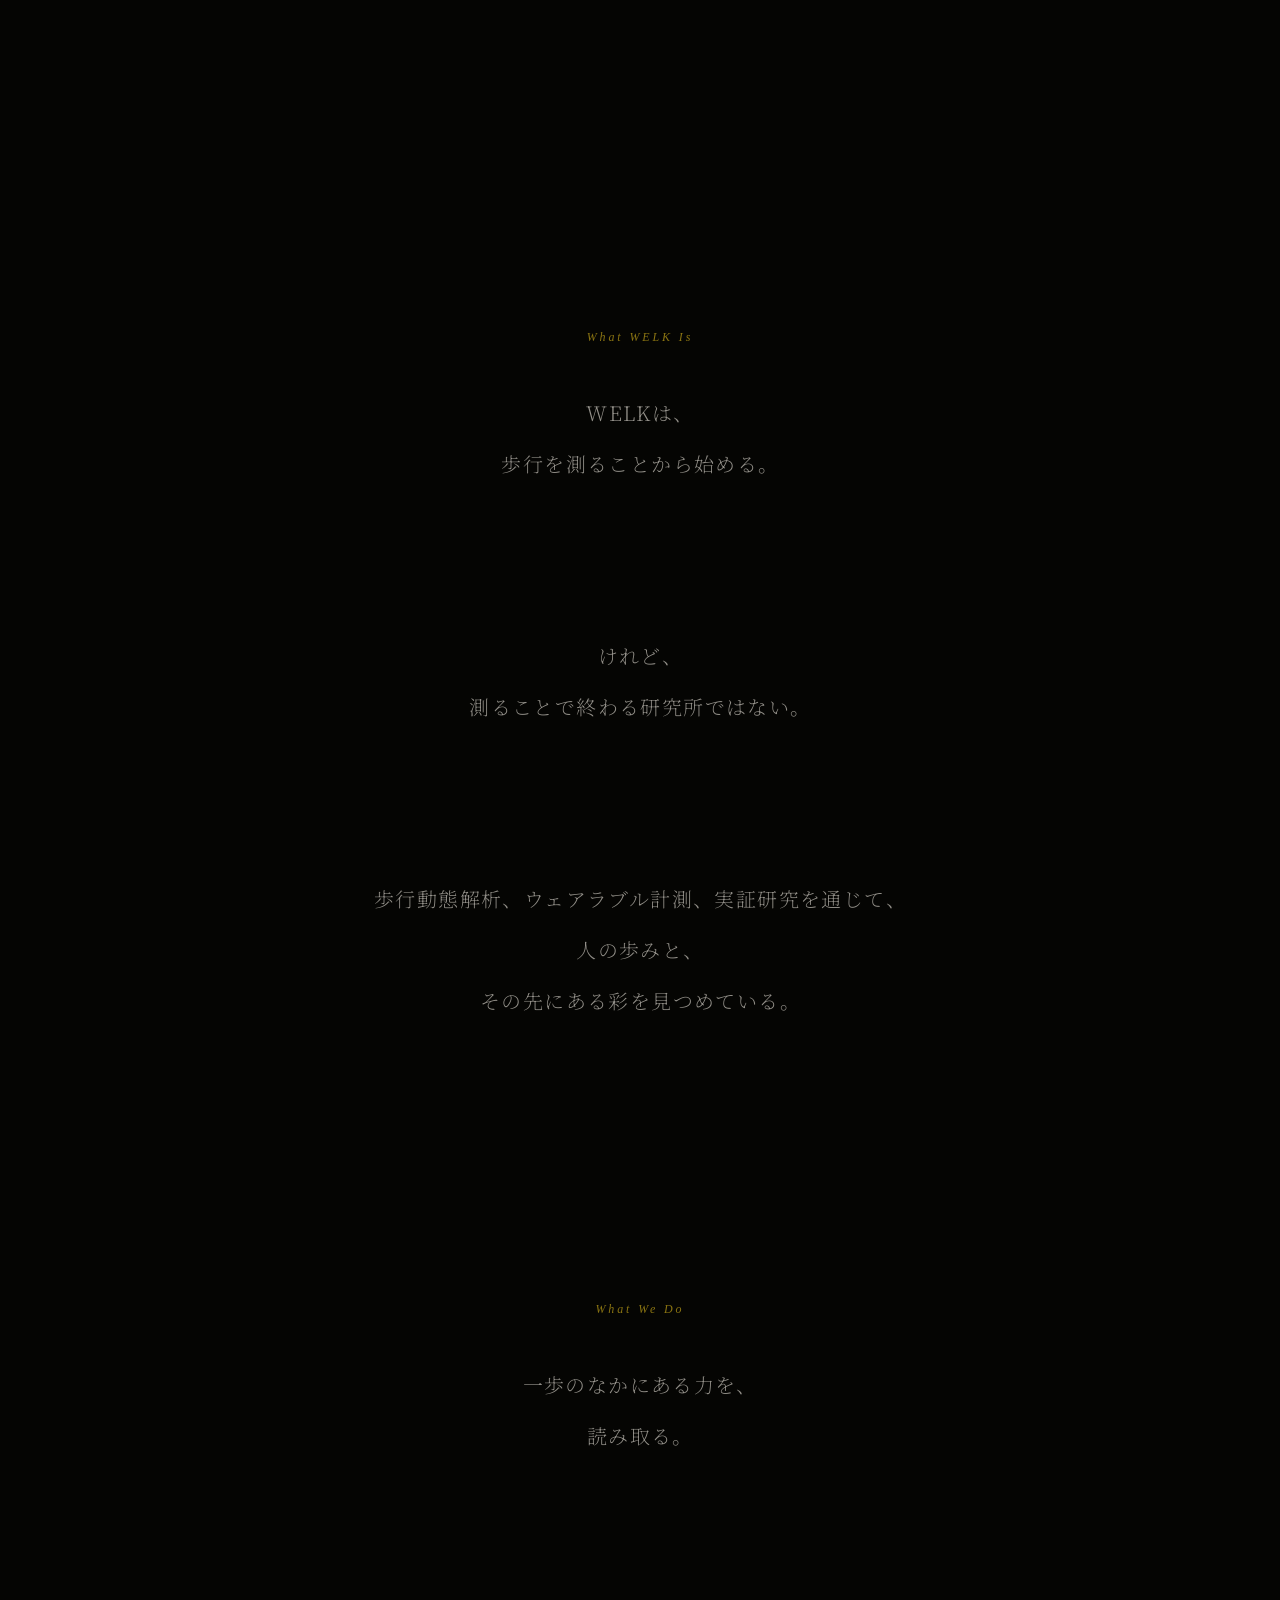
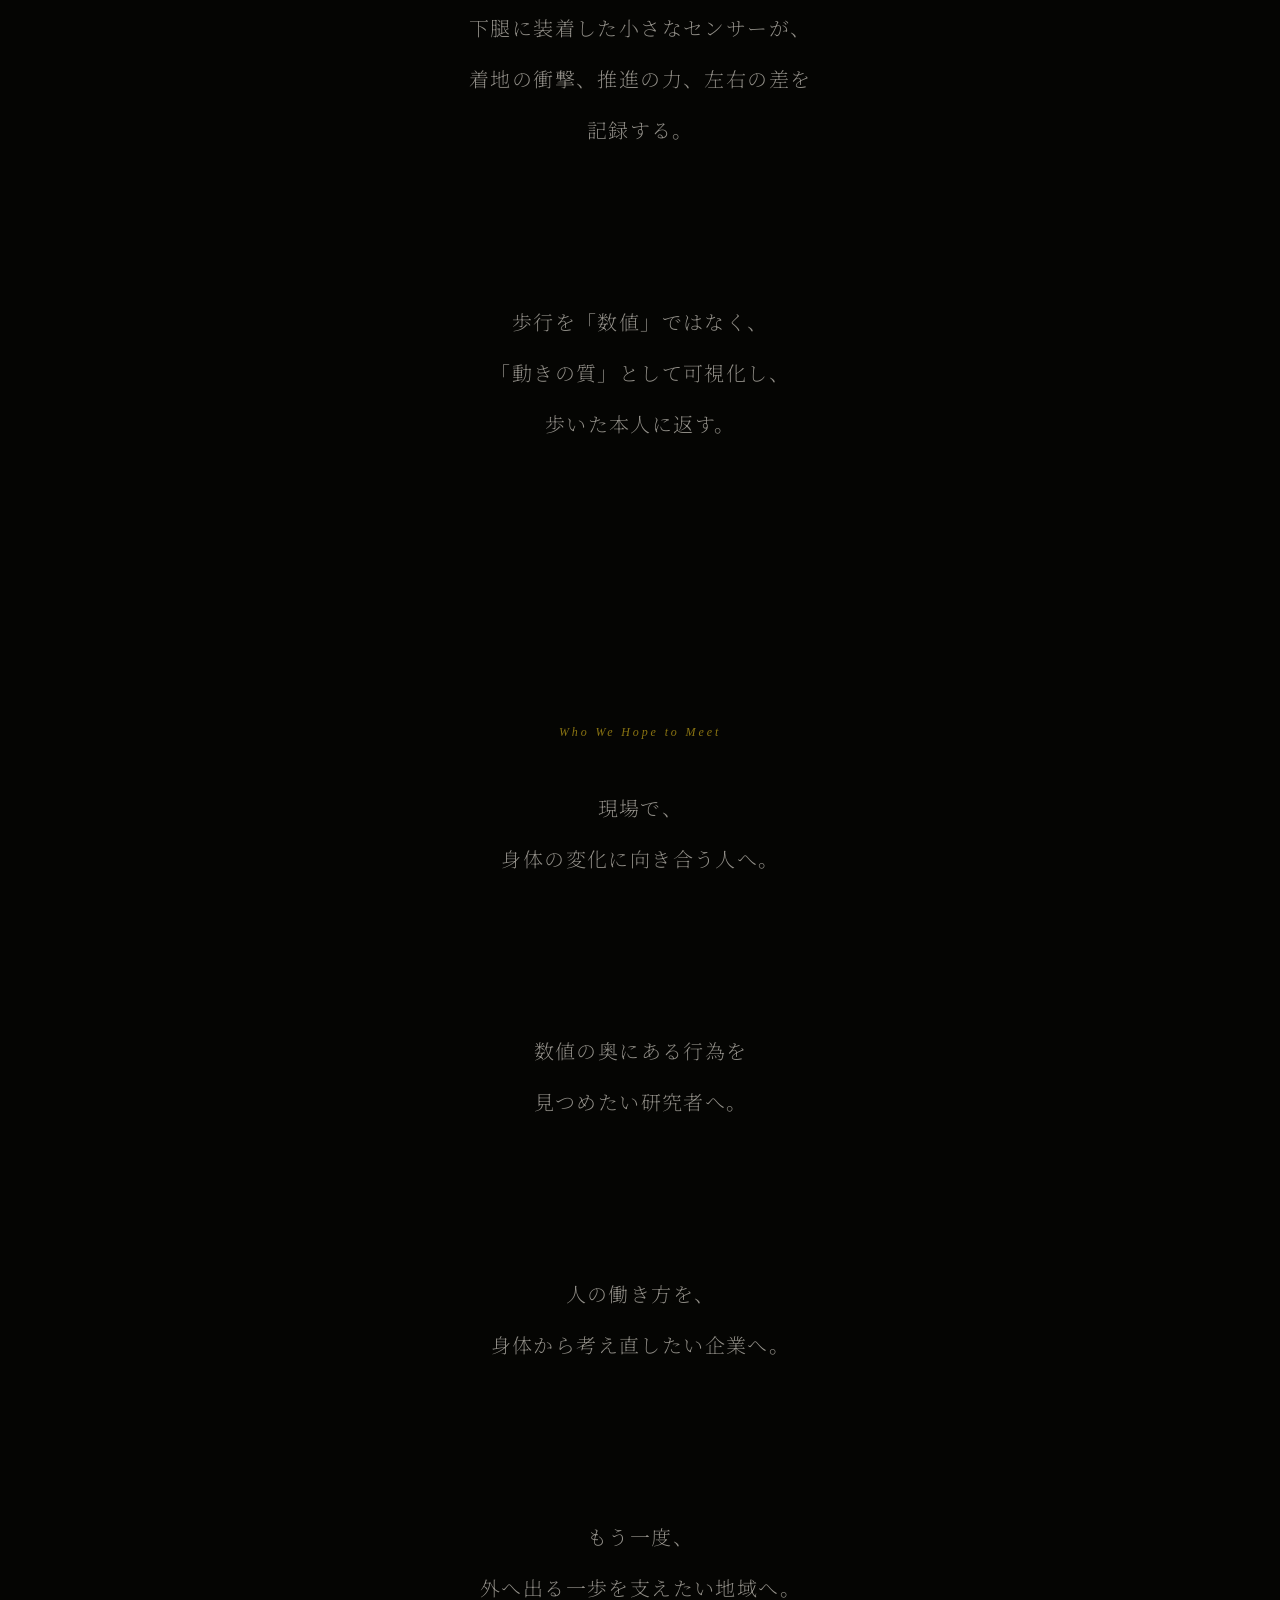
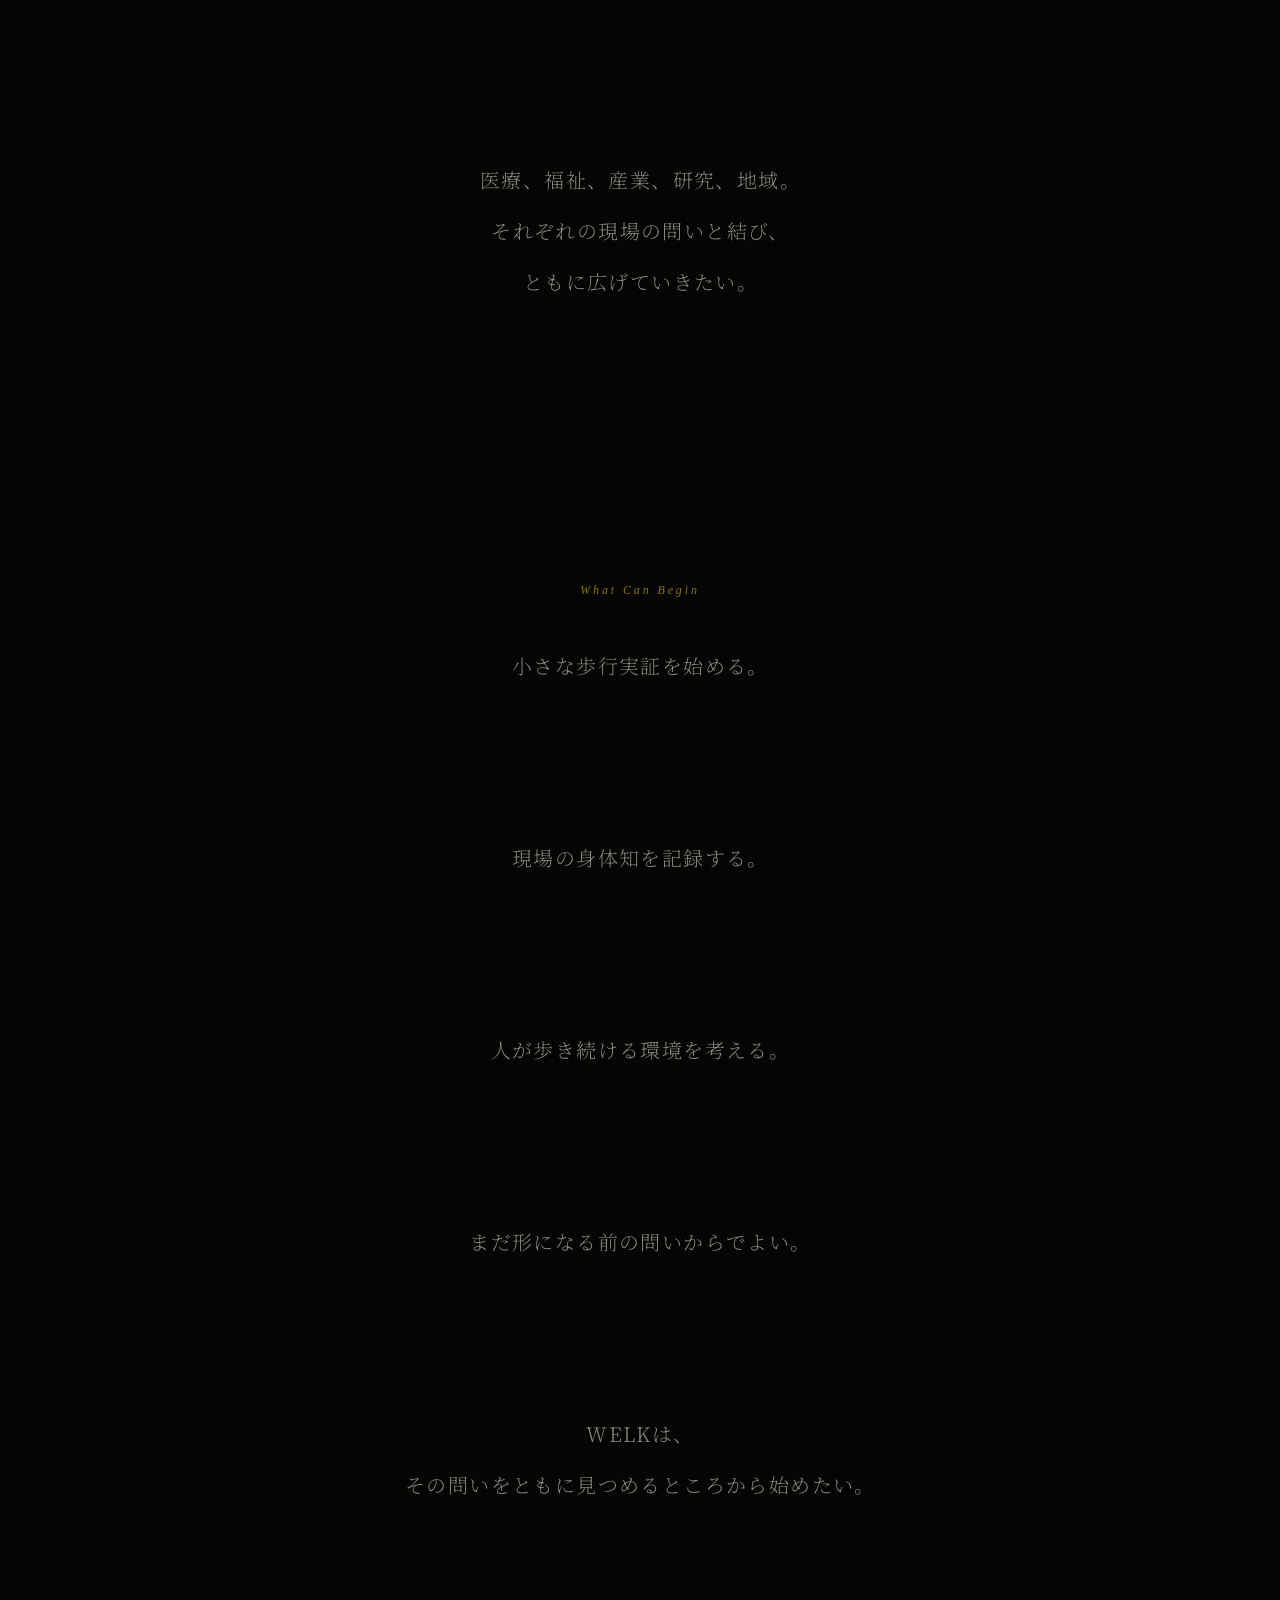
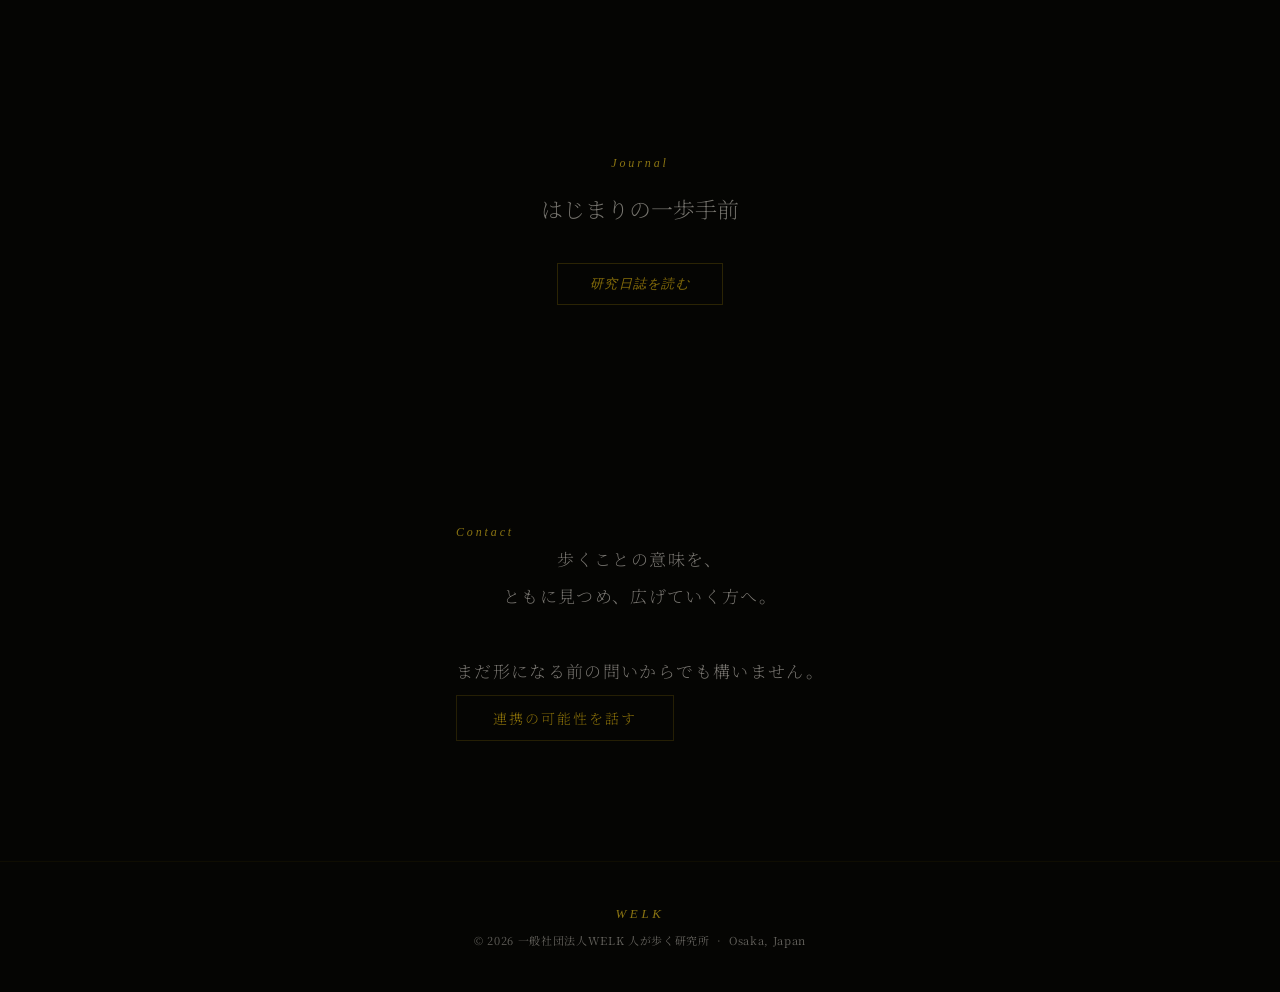
==== commit c285e5e4: "Add files via upload" ====
--- a/index.html
+++ b/index.html
@@ -319,7 +319,7 @@
       color: rgba(184,150,12,.72);
       background: rgba(184,150,12,.03);
     }
-    .thought { opacity: 0; transform: translateY(10px); transition: opacity 0.5s ease, transform 0.5s ease; }
+    .thought { opacity: 0; transform: translateY(10px); transition: opacity 0.35s ease, transform 0.35s ease; }
     .thought.up { opacity: 1; transform: none; }
 
     @media (max-width: 640px) {
@@ -987,13 +987,16 @@
     if (el.dataset.settledOnce === '1') return;
     el.dataset.settledOnce = '1';
 
-    const delay   = toMs(el.dataset.delay, 0);
-    const dur     = toMs(el.dataset.dur, 3200);
-    const drift   = el.dataset.drift  ?? '9s';
-    const dy0     = el.dataset.dy0    ?? '0px';
-    const dy1     = el.dataset.dy1    ?? '0.2px';
-    const dy2     = el.dataset.dy2    ?? '-0.15px';
-    const isHeavy = el.classList.contains('heavy');
+    const rawDelay = toMs(el.dataset.delay, 0);
+    const rawDur   = toMs(el.dataset.dur, 3200);
+    const drift    = el.dataset.drift  ?? '9s';
+    const dy0      = el.dataset.dy0    ?? '0px';
+    const dy1      = el.dataset.dy1    ?? '0.2px';
+    const dy2      = el.dataset.dy2    ?? '-0.15px';
+    const isHeavy  = el.classList.contains('heavy');
+
+    const delay = Math.min(rawDelay * 0.32, 280);
+    const dur   = Math.min(rawDur * 0.32, isHeavy ? 1250 : 950);
 
     setTimeout(() => {
       // transition を動的に設定（重さによって速度を変える）
@@ -1042,7 +1045,7 @@
   const dividerObserver = new IntersectionObserver(entries => {
     entries.forEach(en => {
       if (!en.isIntersecting) return;
-      setTimeout(() => en.target.classList.add('up'), 400);
+      setTimeout(() => en.target.classList.add('up'), 160);
       dividerObserver.unobserve(en.target);
     });
   }, { threshold: 0.3 });
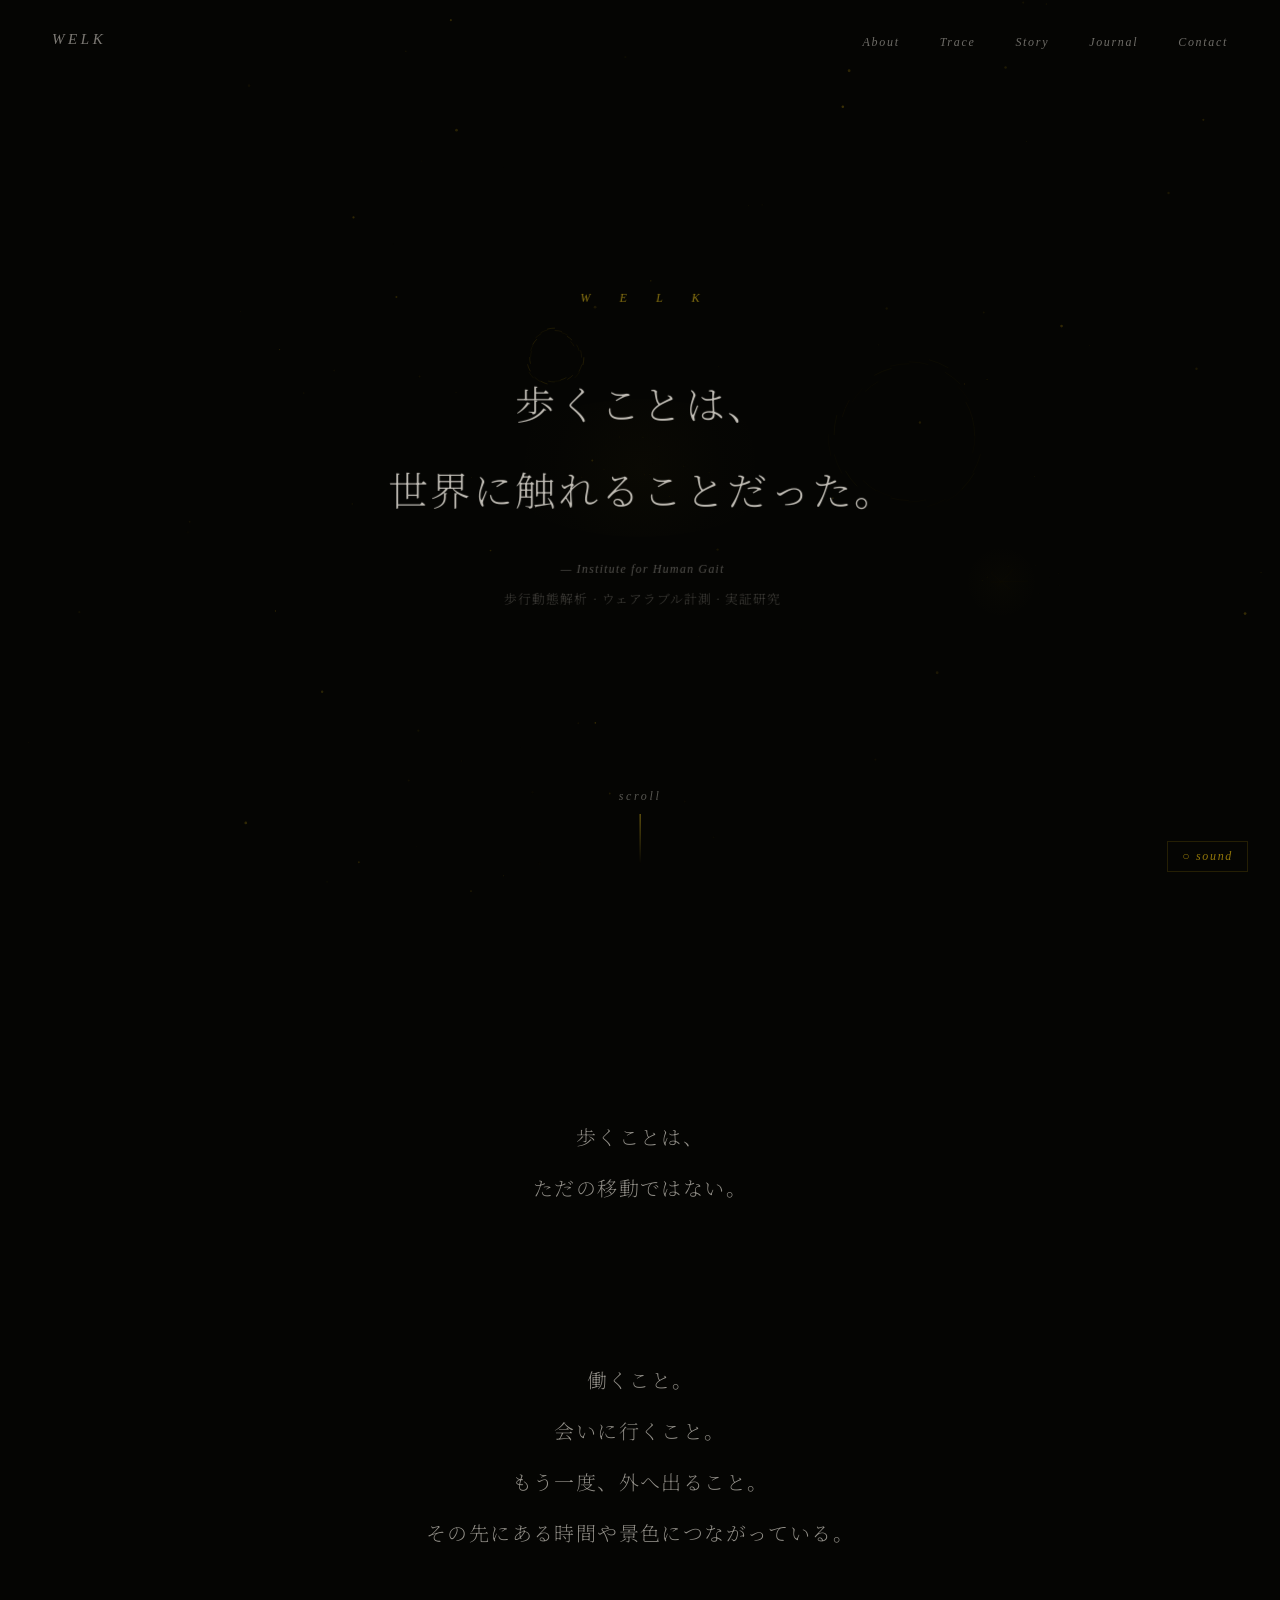
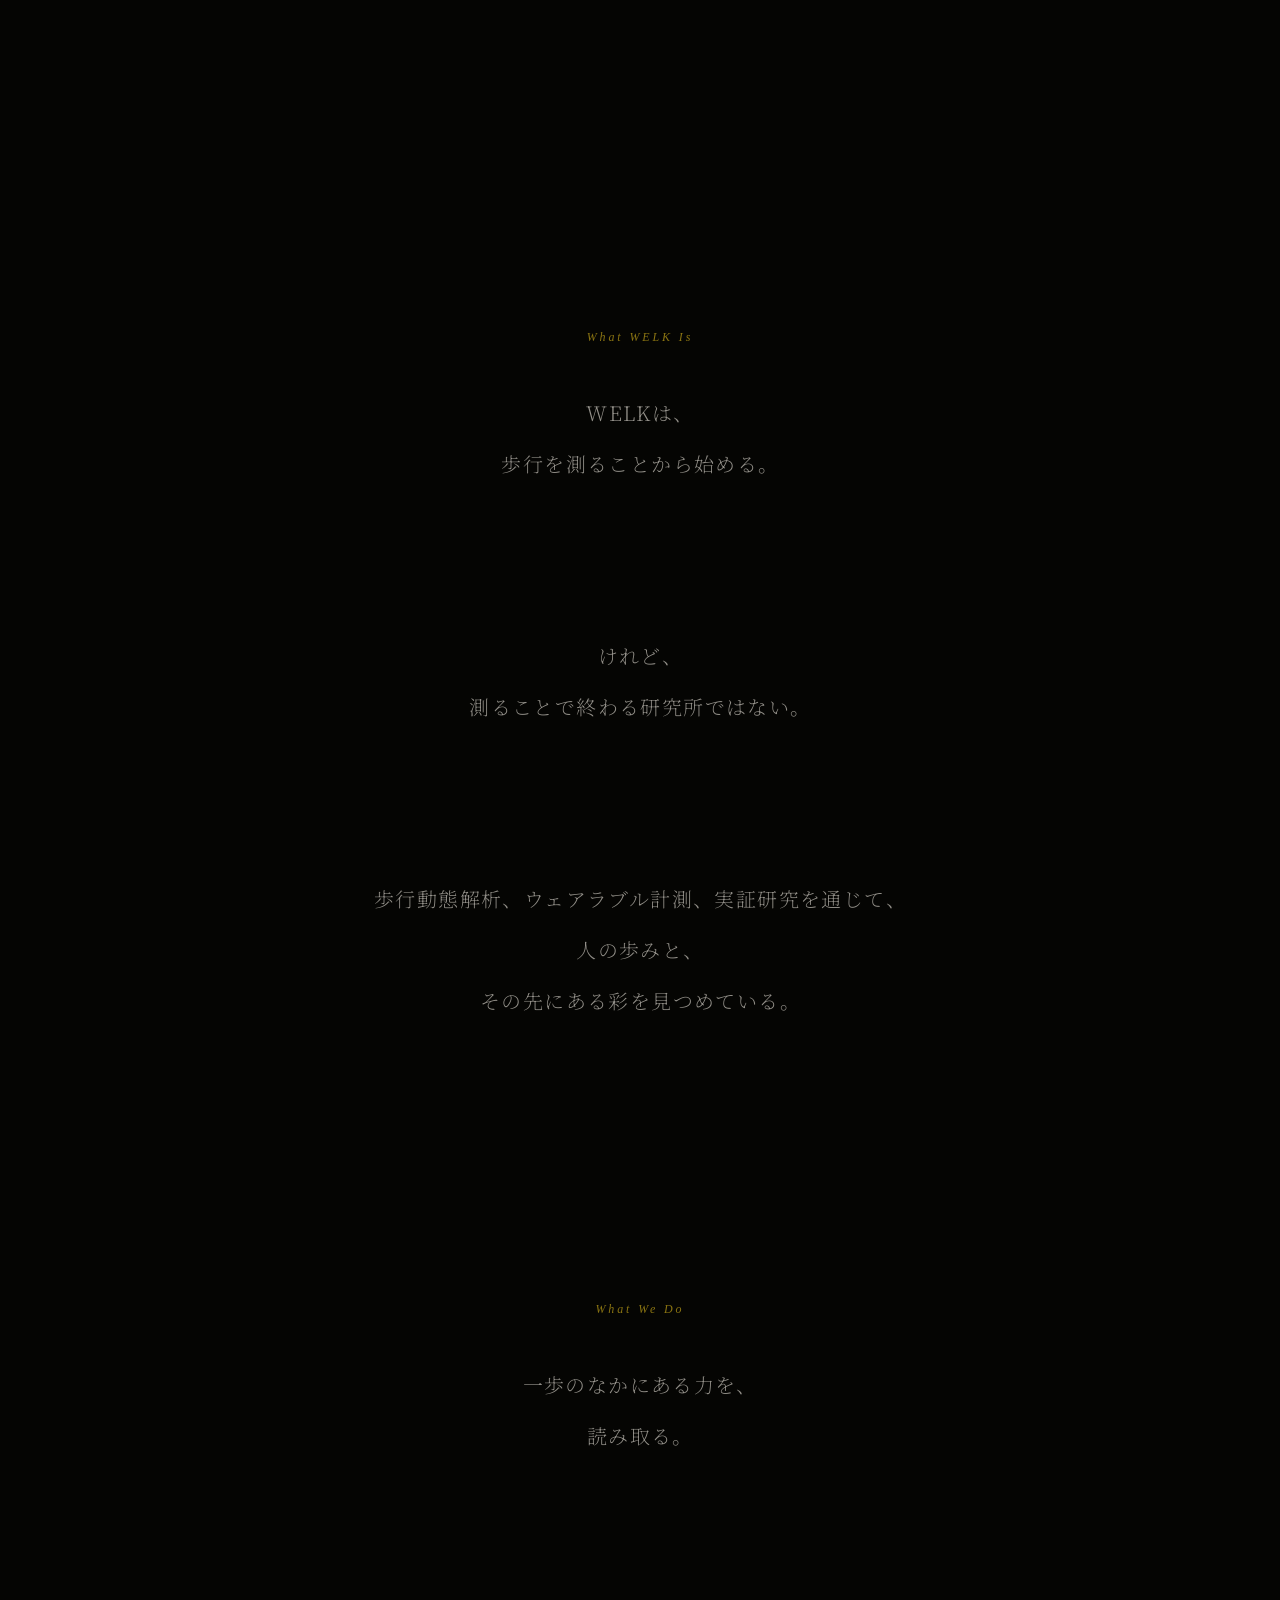
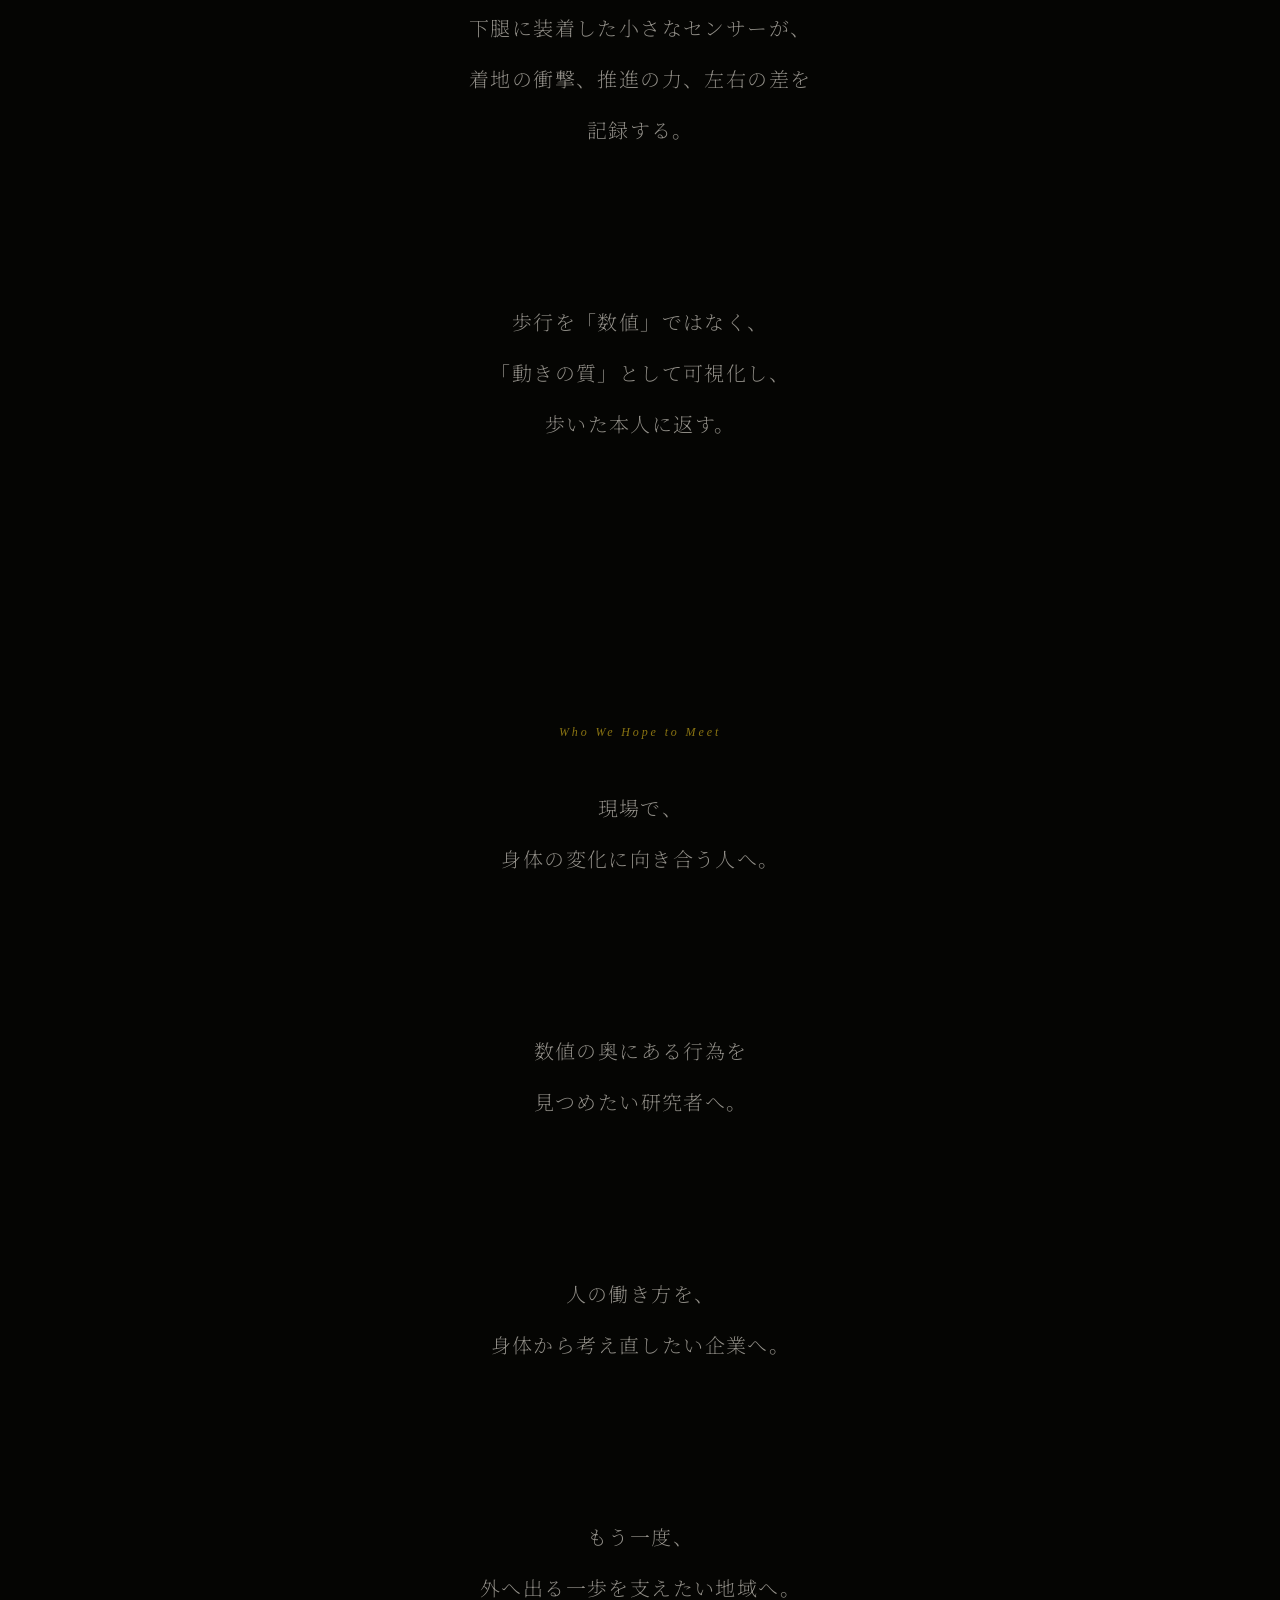
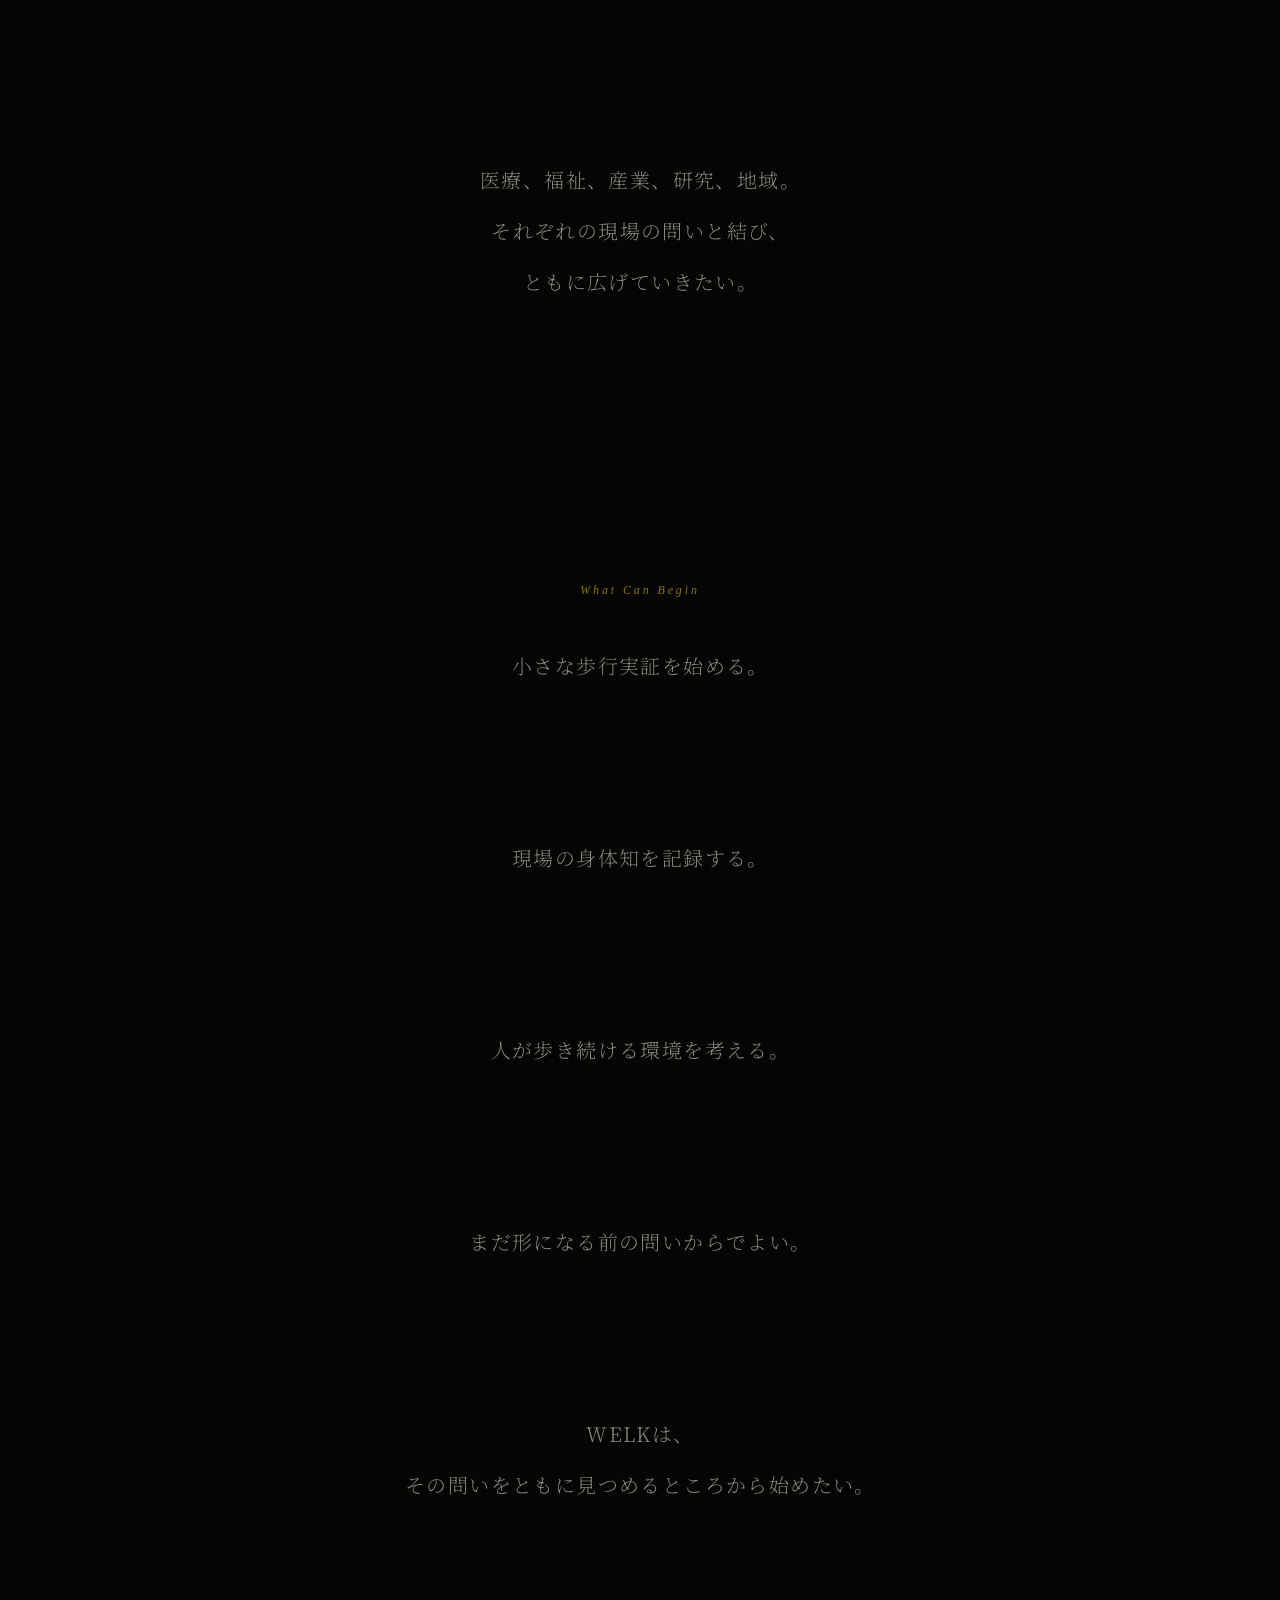
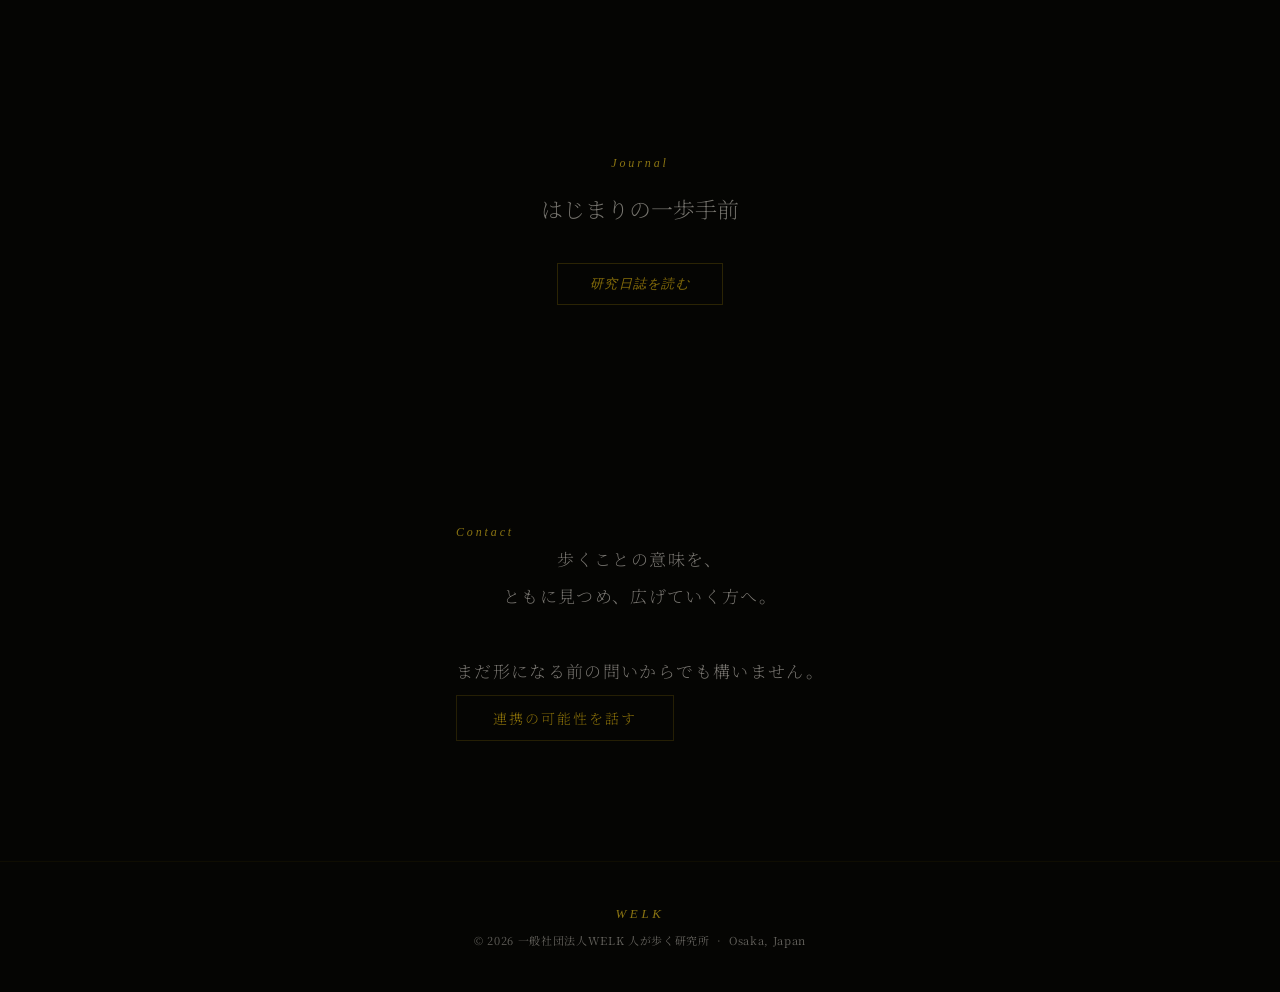
==== commit 711bf43c: "Update site URLs for custom domain" ====
--- a/index.html
+++ b/index.html
@@ -5,17 +5,17 @@
   <meta name="viewport" content="width=device-width, initial-scale=1.0">
   <title>WELK 人が歩く研究所</title>
   <meta name="description" content="歩くことは、世界に触れることだった。歩行動態解析、ウェアラブル計測、実証研究を通じて、人の歩みとその先にある彩を見つめる研究所。">
-  <link rel="canonical" href="https://sakumatetsushi.github.io/welk-lab/index.html">
+  <link rel="canonical" href="https://www.welk-lab.jp/index.html">
   <meta property="og:title" content="WELK 人が歩く研究所">
   <meta property="og:description" content="歩くことは、世界に触れることだった。歩行動態解析、ウェアラブル計測、実証研究を通じて、人の歩みとその先にある彩を見つめる研究所。">
   <meta property="og:type" content="website">
-  <meta property="og:url" content="https://sakumatetsushi.github.io/welk-lab/index.html">
-  <meta property="og:image" content="https://sakumatetsushi.github.io/welk-lab/assets/ogp.png">
+  <meta property="og:url" content="https://www.welk-lab.jp/index.html">
+  <meta property="og:image" content="https://www.welk-lab.jp/assets/ogp.png">
   <meta property="og:site_name" content="WELK 人が歩く研究所">
   <meta name="twitter:card" content="summary_large_image">
   <meta name="twitter:title" content="WELK 人が歩く研究所">
   <meta name="twitter:description" content="歩くことは、世界に触れることだった。歩行動態解析、ウェアラブル計測、実証研究を通じて、人の歩みとその先にある彩を見つめる研究所。">
-  <meta name="twitter:image" content="https://sakumatetsushi.github.io/welk-lab/assets/ogp.png">
+  <meta name="twitter:image" content="https://www.welk-lab.jp/assets/ogp.png">
   <meta name="theme-color" content="#050503">
   <link rel="preconnect" href="https://fonts.googleapis.com">
   <link rel="preconnect" href="https://fonts.gstatic.com" crossorigin>
